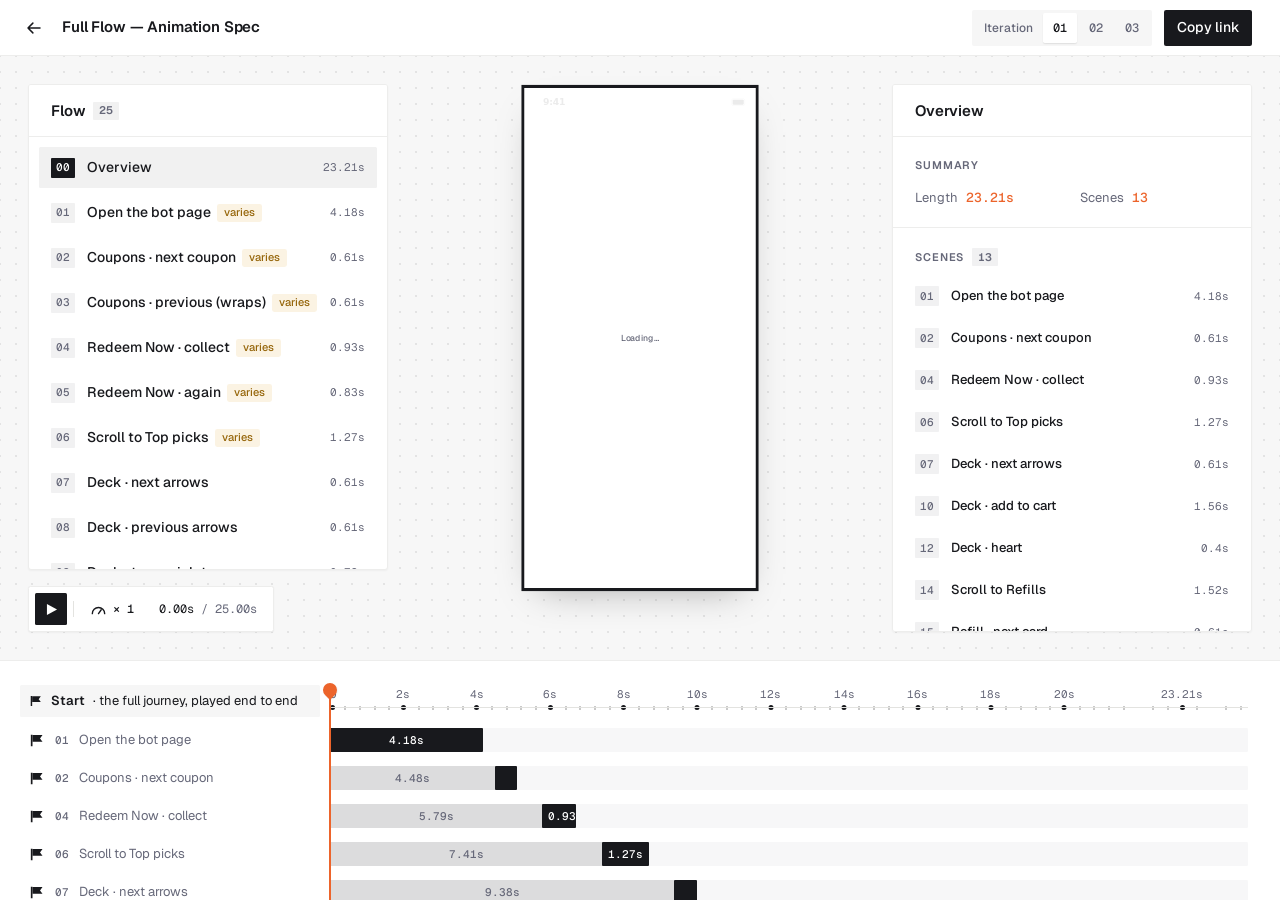
==== spec/index.html @ 5ae605dd "Remove iteration 3 and renumber: the latest light For You page (Figma 616:27565) becomes iteration 3" ====
<!doctype html>
<html lang="en">
<head>
<meta charset="utf-8" />
<meta name="viewport" content="width=device-width, initial-scale=1" />
<title>Full Flow Spec</title>
<link rel="preconnect" href="https://fonts.googleapis.com" />
<link rel="preconnect" href="https://fonts.gstatic.com" crossorigin />
<link href="https://fonts.googleapis.com/css2?family=Geist:wght@400..700&family=Geist+Mono:wght@400..600&display=swap" rel="stylesheet" />
<style>
/* Animation spec sheet for a prototype's whole interaction flow (scenes come from window.SPEC).
   Same layout as a ProtoPie recording view: canvas (flow → layers tree · live preview · inspector · playback)
   over a timeline of property tracks — light bar = delay, dark bar = duration.
   The preview is the real prototype in an iframe; this page only drives it (it never edits it).

   Styled with Lightweight UI v0.2.0 (lightweight-ui-kit.vercel.app), the internal-tools kit:
   Geist / Geist Mono, ink on paper with ink washes for every hover and fill, colour only for
   meaning, corners that grow with the object (smoothed with corner-shape), soft shadows only on
   things that float, one ease-out curve. Light theme only. */
:root {
  /* ── kit colour ── */
  --bg: #ffffff;
  --card: #ffffff;
  --ink: #18191d;
  --on-ink: #ffffff;
  --muted: #666879;
  --line: #ededec;
  --line-strong: #e3e3e0;
  --line-control: #949494;
  --wash-1: color-mix(in oklab, var(--ink) 1.5%, transparent);
  --wash-2: color-mix(in oklab, var(--ink) 3%, transparent);
  --wash-3: color-mix(in oklab, var(--ink) 4%, transparent);
  --wash-4: color-mix(in oklab, var(--ink) 6%, transparent);
  --wash-5: color-mix(in oklab, var(--ink) 8%, transparent);
  --wash-6: color-mix(in oklab, var(--ink) 12%, transparent);
  --ink-hover: color-mix(in oklab, var(--ink) 88%, var(--bg));
  --draft: #96660b; --draft-bg: #fbf3e3;
  --accent: #ec642b;   /* the internal-tools orange — playhead, its trail, the record dot */
  --chart-1: #277fff;
  --fn: #7c5cff;     /* easing function names, as ProtoPie colours them */
  --live: #e5484d;   /* the value at the playhead */

  /* ── spec-sheet roles, mapped onto the kit ── */
  --canvas: color-mix(in oklab, #18191d 3%, #ffffff);
  --dot: color-mix(in oklab, var(--ink) 9%, transparent);
  --ink-2: var(--muted); --ink-3: var(--muted);          /* the kit has one secondary text colour */
  --row: var(--wash-2); --row-hover: var(--wash-4);
  --delay: var(--wash-6); --dur: var(--ink); --dur-ink: var(--on-ink);
  --head: var(--accent);

  /* ── kit radius (named by object) ── */
  --r-xs: 6px; --r-lg: 8px; --r-chip: 10px; --r-xl: 12px; --r-control: 14px; --r-2xl: 16px; --r-tile: 20px; --r-panel: 22px;
  --r-full: 999px;

  /* ── kit shadow ── */
  --sh-card: 0 1px 2px rgb(0 0 0 / .04);   /* floating cards: the hairline does the edge, the shadow only a whisper of lift */
  --sh-toast: 0 12px 32px -12px rgb(0 0 0 / .32);
  --sh-pill: 0 1px 2px rgb(0 0 0 / .06), 0 1px 1px rgb(0 0 0 / .04);
  --sh-device: 0 0 0 1px rgb(0 0 0 / .06), 0 1px 2px rgb(0 0 0 / .03), 0 24px 60px -24px rgb(0 0 0 / .35);

  /* ── kit motion ── */
  --ease-out: cubic-bezier(0.23, 1, 0.32, 1);
  --d-press: 160ms; --d-swap: 180ms; --d-popover: 150ms;

  /* ── kit type (named by job) ── */
  --sans: 'Geist', -apple-system, BlinkMacSystemFont, 'Segoe UI', Roboto, Helvetica, Arial, sans-serif;
  --mono: 'Geist Mono', ui-monospace, SFMono-Regular, Menlo, monospace;
  --t-micro: 11px; --t-caption: 12px; --t-label: 13px; --t-ui: 14px; --t-body: 15px; --t-title: 17px;

  /* ── layout ── */
  --gut: 28px; --card-w: 360px;
  --stage-pad: 52px;   /* extra room above and below the phone, so it sits smaller and calmer on the stage */
  --lab: 320px; --rowh: 24px; --rowgap: 14px;
  --tl-pt: 20px; --tl-pr: 32px; --tl-pb: 28px;

  color-scheme: light;
}

/* The kit's corners are drawn with superellipse(4). Safari and Firefox can't, and would draw the
   full radius as a circle, so there they shrink to the plain-rounding equivalent (×0.15). */
* { box-sizing: border-box; corner-shape: superellipse(4); }
@supports not (corner-shape: round) {
  :root { --r-xs: .9px; --r-lg: 1.2px; --r-chip: 1.5px; --r-xl: 1.8px; --r-control: 2.1px; --r-2xl: 2.4px; --r-tile: 3px; --r-panel: 3.3px; --r-full: 2.4px; }
}
html, body { margin: 0; }
body { background: var(--bg); color: var(--ink); font-family: var(--sans); font-size: var(--t-label); line-height: 1.5; -webkit-font-smoothing: antialiased; }
button { font: inherit; color: inherit; background: none; border: 0; padding: 0; cursor: pointer; }
a { color: inherit; }
:focus-visible { outline: 2px solid var(--ink); outline-offset: 2px; }
svg { flex: none; }
.num, .len, .tick, .bar, .ctrl__state, .insp dd { font-variant-numeric: tabular-nums; }

/* Press feedback, as the kit's u-press: pressables shrink to 97% while held. */
.top__back, .copy, .iters button, .ctrl button, .insp__go, .flow li button, .anims button {
  transition: transform var(--d-press) var(--ease-out), background-color var(--d-press) var(--ease-out), color var(--d-press) var(--ease-out), box-shadow var(--d-press) var(--ease-out);
}
.top__back:active, .copy:active, .iters button:active, .ctrl button:active, .insp__go:active { transform: scale(.97); }
/* wide rows dim instead: 3% of a full-width row moves its edges too far */
.flow li button:active, .anims button:active { opacity: .7; }

/* ── section head: 11px semibold caps, the kit's sidebar label ── */
.eyebrow, .grp b, .insp__eyebrow { margin: 0; font-size: var(--t-micro); font-weight: 600; letter-spacing: .08em; line-height: 1.5; text-transform: uppercase; color: var(--muted); }
/* a count chip clubbed to its section head (as in the A/B library's "Customer 16"): a wash, muted semibold figures */
.count { display: inline-grid; place-items: center; min-width: 20px; height: 18px; padding: 0 6px; border-radius: var(--r-xs); background: var(--wash-4); font-family: var(--sans); font-size: var(--t-micro); font-weight: 600; line-height: 1; color: var(--muted); letter-spacing: 0; text-transform: none; font-variant-numeric: tabular-nums; }

/* ── top bar ── */
.top { height: 56px; display: flex; align-items: center; gap: 12px; padding: 0 var(--gut) 0 18px; border-bottom: 1px solid var(--line); background: var(--bg); }
.top__back { width: 32px; height: 32px; display: grid; place-items: center; border-radius: var(--r-chip); text-decoration: none; flex: none; color: var(--ink); }
.top__back svg { width: 18px; height: 18px; }
.top__title { font-size: var(--t-body); font-weight: 600; letter-spacing: -0.01em; white-space: nowrap; overflow: hidden; text-overflow: ellipsis; min-width: 0; }
.top__sp { flex: 1; }

/* Primary button, md: ink fill, 14px medium, 14px corner. The one primary action on the page. */
.copy, .insp__go { height: 36px; padding: 0 14px; border-radius: var(--r-control); background: var(--ink); color: var(--on-ink); font-size: var(--t-ui); font-weight: 500; flex: none; display: inline-flex; align-items: center; gap: 6px; }
.copy { min-width: 88px; padding: 0 10px; justify-content: center; }   /* snug: 10px sides, wide enough for "✓ Copied" (68px) so the swap never resizes it */
.copy svg { width: 15px; height: 15px; }
/* Iteration picker — the kit's segmented control, beside Copy link: a wash track, the chosen iteration a white
   pill with the kit's pill shadow, Geist Mono figures. Built from SPEC.paths; hidden when there is only one.
   Picking one re-records the open scene for that iteration in place (no reload) and updates ?v= — the
   prototype's own switcher still decides where a visit starts. Each figure's tooltip is SPEC.iterations[n]. */
.iters[hidden] { display: none; }
.iters { height: 36px; display: flex; align-items: center; gap: 2px; padding: 3px; border-radius: var(--r-control); background: var(--wash-3); flex: none; }
.iters__lab { padding: 0 8px 0 9px; font-size: var(--t-caption); font-weight: 500; color: var(--muted); white-space: nowrap; }
.iters button { min-width: 34px; height: 30px; padding: 0 8px; border-radius: var(--r-xl); font-family: var(--mono); font-size: var(--t-caption); font-weight: 500; font-variant-numeric: tabular-nums; color: var(--muted); background: transparent; }
.iters button[aria-pressed="true"] { background: var(--card); color: var(--ink); box-shadow: var(--sh-pill); }

/* ── canvas: the kit playground's dotted stage ── */
.canvas { position: relative; height: clamp(600px, 66vh, 760px); overflow: hidden;
  background-color: var(--canvas); background-image: radial-gradient(var(--dot) 1px, transparent 1px); background-size: 16px 16px; background-position: 8px 8px; }
/* Cards float over the stage: card surface, hairline edge, the kit's soft card shadow. */
.card { position: absolute; background: var(--card); border: 1px solid var(--line); border-radius: var(--r-tile); box-shadow: var(--sh-card); }

/* left column: Layers and Flow are one accordion — opening one collapses the other to its header */
.side { position: absolute; left: var(--gut); top: var(--gut); bottom: calc(var(--gut) + 46px + 16px); width: var(--card-w); z-index: 4; display: flex; flex-direction: column; gap: 16px; }
.side > .card { position: relative; }
.flow { flex: 0 1 auto; min-height: 0; display: flex; flex-direction: column; overflow: hidden; }   /* hugs its scenes; shrinks and scrolls when they don't fit */
.card__head { flex: none; height: 52px; display: flex; align-items: center; gap: 8px; padding: 0 22px; border-bottom: 1px solid var(--line); background: var(--card); }
.card__title { margin: 0; min-width: 0; font-size: var(--t-body); font-weight: 600; letter-spacing: -0.01em; line-height: 1.3; color: var(--ink); white-space: nowrap; overflow: hidden; text-overflow: ellipsis; }
.card__title small { margin-left: 6px; font-size: inherit; font-weight: 400; color: var(--muted); }
.card__title small::before { content: '· '; }
.card__head .tag { margin: 0; flex: none; }
.flow ol { list-style: none; margin: 0; padding: 10px; overflow: auto; display: flex; flex-direction: column; gap: 4px; }
/* still scrolls (wheel, trackpad, touch, keyboard), just without a visible bar */
.flow ol { scrollbar-width: none; }
.flow ol::-webkit-scrollbar { display: none; }
/* parent: a scene */
.flow ol > li > button { width: 100%; text-align: left; display: grid; grid-template-columns: 24px 1fr auto; gap: 2px 12px; align-items: center; padding: 10px 12px; border-radius: var(--r-chip); }
.flow ol > li > button[aria-pressed="true"] { background: var(--wash-4); }
/* scene number: the kit's count pill — micro mono on a wash; ink for the open scene */
.flow .n { align-self: center; width: 24px; height: 20px; display: grid; place-items: center; border-radius: var(--r-xs); background: var(--wash-4); font-family: var(--mono); font-size: var(--t-micro); font-weight: 500; color: var(--muted); }
.flow button[aria-current="true"] .n { background: var(--ink); color: var(--on-ink); }
.flow .nm { font-size: var(--t-ui); font-weight: 500; color: var(--ink); }
.flow .len { font-family: var(--mono); font-size: var(--t-micro); color: var(--muted); }
/* children: the layers that scene animates, on a guide line from the scene number */
.tree { position: relative; list-style: none; margin: 4px 0 8px; padding: 0 0 0 24px; display: flex; flex-direction: column; gap: 2px; }
.tree.is-new { animation: panelIn var(--d-swap) var(--ease-out); }
.tree::before { content: ''; position: absolute; left: 23.5px; top: 0; bottom: 16px; width: 1px; background: var(--line-strong); }
.tree button { position: relative; width: 100%; height: 34px; display: flex; align-items: center; gap: 8px; padding: 0 10px 0 14px; border-radius: var(--r-chip); text-align: left; font-size: var(--t-label); color: var(--muted); }
.tree button::before { content: ''; position: absolute; left: -0.5px; top: 50%; width: 8px; height: 1px; background: var(--line-strong); }
.tree button[aria-pressed="true"] { background: var(--wash-4); color: var(--ink); font-weight: 500; }
.tree button[data-cur] { color: var(--ink); font-weight: 500; }
.tree button[data-cur] .tree__ico { color: var(--accent); }
.tree__ico { width: 14px; height: 14px; flex: none; }
.tree__nm { flex: 1; min-width: 0; white-space: nowrap; overflow: hidden; text-overflow: ellipsis; }
.tree__n { font-family: var(--mono); font-size: var(--t-micro); font-weight: 400; color: var(--muted); }
@keyframes panelIn { from { opacity: 0; transform: translateY(4px); } }
/* badge: neutral by default; amber (the kit's draft tone) when the timing varies */
.tag { display: inline-flex; align-items: center; height: 18px; padding: 0 7px; border-radius: var(--r-full); background: var(--wash-4); color: var(--muted); font-family: var(--sans); font-size: var(--t-micro); font-weight: 500; line-height: 1; vertical-align: 1px; margin-left: 6px; letter-spacing: 0; text-transform: none; }
.tag--warm { background: var(--draft-bg); color: var(--draft); }


/* ── inspector: the kit playground's Props panel ── */
.insp { right: var(--gut); top: var(--gut); width: var(--card-w); max-height: calc(100% - var(--gut) * 2); padding: 0 22px 20px; overflow: auto; scrollbar-width: none; }   /* hugs its content, capped at the canvas */
/* the header stays put while the panel scrolls */
.insp > .card__head { position: sticky; top: 0; z-index: 1; margin: 0 -22px; }
.insp::-webkit-scrollbar { display: none; }
/* sections: Values · Timing · Easing, each under a caps head and a hairline */
.isec { margin: 20px -22px 0; padding: 20px 22px 0; border-top: 1px solid var(--line); }   /* hairline edge to edge, like the Flow head's */
.card__head + .isec { margin-top: 0; border-top: 0; }   /* the header's own hairline is the first divider */
.isec__h { margin: 0 0 14px; display: flex; align-items: center; gap: 8px; font-size: var(--t-micro); font-weight: 600; letter-spacing: .08em; line-height: 1.5; text-transform: uppercase; color: var(--muted); }
.isec__name { margin: 0 0 12px; display: flex; align-items: center; gap: 8px; font-size: var(--t-label); font-weight: 500; color: var(--ink); }
.isec__name .tag { margin: 0; }
/* label · value pairs, as in ProtoPie: the label muted, the value beside it in the accent */
.insp .kv { display: grid; grid-template-columns: 1fr 1fr; gap: 12px 16px; margin: 0; }
.insp .kv > div { display: flex; align-items: baseline; gap: 8px; min-width: 0; }
.insp .kv > .wide { grid-column: 1 / -1; }
.insp .kv dt { flex: none; font-size: var(--t-label); color: var(--muted); }
.insp .kv dd { margin: 0; min-width: 0; font-family: var(--mono); font-size: var(--t-label); font-weight: 500; color: var(--accent); word-break: break-word; font-variant-numeric: tabular-nums; }
.insp__plot { display: block; width: 100%; height: 104px; margin: 0 0 16px; padding: 6px 4px; border: 1px solid var(--line); border-radius: var(--r-xl); background: var(--wash-1); color: var(--accent); }   /* the curve in the accent */
.isec .insp__plot { margin: 0 0 14px; }
/* code block: the kit's — Geist Mono 12.5 on the faintest wash, hairline, 14×16 padding */
.insp__code { display: block; margin-top: 16px; padding: 14px 16px; border: 1px solid var(--line); border-radius: var(--r-xl); background: var(--wash-2); font-family: var(--mono); font-size: 12.5px; line-height: 1.625; color: color-mix(in oklab, var(--ink) 90%, transparent); word-break: break-all; }
.insp__go { margin-top: 20px; }
/* easing expression, as ProtoPie writes it: FUNCTION(Arg value) */
.x { font-family: var(--mono); font-size: var(--t-label); font-weight: 500; color: var(--fn); }
.x .x-n { color: var(--accent); }
.isec__h .tag { margin: 0; text-transform: none; letter-spacing: 0; }
/* "Current" follows the playhead — in red, as ProtoPie marks it */
.insp .kv dd .live { color: var(--live); }
/* the layer's "at 0.8s on the playhead" caption */
.insp__cap { margin: 12px 0 0; font-size: var(--t-caption); color: var(--muted); }
.anims { list-style: none; margin: -4px 0 -10px;   /* the rows' own 10px padding stands in for the panel's bottom space */ padding: 0; display: flex; flex-direction: column; gap: 2px; }
.anims button { width: calc(100% + 24px); margin: 0 -12px; display: grid; grid-template-columns: 16px 1fr auto; gap: 12px; align-items: center; padding: 10px 12px; border-radius: var(--r-chip); text-align: left; }
.anims svg { width: 15px; height: 15px; }
.anims .tree__ico { width: 14px; height: 14px; color: var(--muted); }
.anims .n { width: 24px; height: 20px; display: grid; place-items: center; border-radius: var(--r-xs); background: var(--wash-4); font-family: var(--mono); font-size: var(--t-micro); font-weight: 500; color: var(--muted); }
.anims button:has(.n) { grid-template-columns: 24px 1fr auto; }
.anims__main { display: flex; flex-direction: column; min-width: 0; }
.anims__main b { font-size: var(--t-label); font-weight: 500; }
.anims__main span { font-family: var(--mono); font-size: var(--t-micro); color: var(--muted); white-space: nowrap; overflow: hidden; text-overflow: ellipsis; }
.anims__t { font-family: var(--mono); font-size: var(--t-micro); line-height: 1.5; color: var(--muted); text-align: right; font-variant-numeric: tabular-nums; }

/* the phone's frame top-aligns with the floating cards (the frame is drawn ~4px outside the screen);
   the room it gives up at the top goes to the bottom, so the phone keeps its size */
.stage { position: absolute; left: 50%; top: calc(var(--gut) + 4px); bottom: calc(var(--stage-pad) * 2 - var(--gut) - 4px); transform: translateX(-50%); display: grid; place-items: start center; }
/* the device is rendered content, not chrome: it keeps its own square edge and white screen */
/* The device frame, as in the A/B library: a solid ink outline, its thickness a fraction of the
   screen's height (÷152, ≈5.3pt on 812) so it stays in proportion when the phone is scaled to fit. */
.phone { position: relative; width: var(--pw, 375px); height: var(--ph, 812px); transform-origin: 0 0; background: #fff; overflow: hidden;
  outline: calc(var(--ph, 812px) / 152) solid var(--ink); box-shadow: var(--sh-device); }
.phone iframe { position: absolute; left: 0; top: 0; width: var(--pw, 375px); height: var(--ph, 812px); border: 0; opacity: 0; pointer-events: none; }
.phone iframe.is-front { opacity: 1; pointer-events: auto; }
.phone__veil { position: absolute; inset: 0; display: grid; place-items: center; background: color-mix(in oklab, var(--bg) 92%, transparent); font-size: var(--t-ui); font-weight: 500; color: var(--muted); text-align: center; padding: 40px; transition: opacity 200ms var(--ease-out) 150ms; }
.phone__veil[hidden] { display: grid; opacity: 0; pointer-events: none; transition-delay: 0ms; }

/* playback: a floating toolbar, control-radius, ghost buttons with one ink play button */
.ctrl { position: absolute; left: var(--gut); bottom: var(--gut); height: 46px; display: flex; align-items: center; gap: 4px; padding: 6px; background: var(--card); border: 1px solid var(--line); border-radius: var(--r-2xl); box-shadow: var(--sh-card); z-index: 3; }
.ctrl button { height: 32px; min-width: 32px; padding: 0 10px; display: flex; align-items: center; justify-content: center; gap: 6px; border-radius: var(--r-chip); color: var(--ink); }
.ctrl #play { width: 32px; padding: 0; background: var(--ink); color: var(--on-ink); }
.ctrl #play svg { width: 12px; height: 13px; margin-left: 1px; }
.ctrl #speed svg { width: 17px; height: 14px; }
.ctrl i { width: 1px; height: 16px; margin: 0 2px; background: var(--line-strong); }
.ctrl__speed { font-family: var(--mono); font-size: var(--t-caption); font-weight: 500; }
.ctrl__state { padding: 0 10px 0 4px; font-family: var(--mono); font-size: var(--t-caption); color: var(--muted); white-space: nowrap; }
.ctrl__cur { display: inline-block; text-align: right; color: var(--ink); }

/* ── timeline ── */
.tlwrap { overflow-x: auto; border-top: 1px solid var(--line); background: var(--bg); }
.tl { position: relative; min-width: 940px; padding: 0 var(--tl-pr) var(--tl-pb) 0; }
.tl__ruler { position: sticky; top: 0; z-index: 2; display: grid; grid-template-columns: var(--lab) 1fr; align-items: center; height: calc(40px + var(--tl-pt)); padding-top: var(--tl-pt); background: var(--bg); }   /* pinned while the rows scroll; carries the top padding so it keeps its air when pinned */   /* pinned while the rows scroll */
.tl__start { height: 32px; margin-left: 20px; display: flex; align-items: center; gap: 8px; padding: 0 12px 0 10px; background: var(--wash-3); border-radius: var(--r-chip); font-size: var(--t-label); font-weight: 600; white-space: nowrap; overflow: hidden; min-width: 0; }
.tl__start svg { width: 13px; height: 12px; }
.tl__start small { font-size: var(--t-label); color: var(--ink); font-weight: 400; overflow: hidden; text-overflow: ellipsis; min-width: 0; }
.tl__scale { position: relative; height: 40px; margin-left: 10px; cursor: ew-resize; touch-action: none; }
.tl__scale::after { content: ''; position: absolute; left: 0; right: 0; top: 26px; height: 1px; background: var(--line-strong); }
.tick { position: absolute; top: 5px; font-family: var(--mono); font-size: var(--t-micro); color: var(--muted); transform: translateX(-50%); white-space: nowrap; }
.tick::after { content: ''; position: absolute; left: 50%; top: 18.5px; width: 5px; height: 5px; margin-left: -2.5px; border-radius: 50%; corner-shape: round; background: var(--ink); }
.tick--minor { color: transparent; }
.tick--minor::after { width: 1px; height: 4px; margin-left: 0; border-radius: 0; background: var(--line-control); top: 19.5px; }
.tick--zero { transform: none; }
.tick--zero::after { left: 0; margin-left: 0; }
.tl__rows { position: relative; }
.grp { display: grid; grid-template-columns: var(--lab) 1fr; height: 34px; align-items: end; padding-bottom: 4px; }
.grp b { padding-left: 30px; }
.grp span { position: relative; margin-left: 10px; padding-bottom: 1px; font-family: var(--mono); font-size: var(--t-micro); color: var(--muted); display: flex; align-items: center; gap: 8px; }
.grp span::after { content: ''; flex: 1; height: 1px; background: var(--line); }
.row { display: grid; grid-template-columns: var(--lab) 1fr; height: calc(var(--rowh) + var(--rowgap)); align-items: center; cursor: pointer; }
.row__lab { display: flex; align-items: center; gap: 10px; height: calc(var(--rowh) + 4px); margin-left: 20px; padding-left: 10px; border-radius: var(--r-lg); font-size: var(--t-label); white-space: nowrap; overflow: hidden; transition: background-color var(--d-press) var(--ease-out); }
.row__lab svg { width: 15px; height: 15px; color: var(--ink); }
.row__lab b { font-weight: 500; }
.row__lab span { color: var(--muted); overflow: hidden; text-overflow: ellipsis; }
.row__lab em { font-style: normal; font-family: var(--mono); font-size: var(--t-micro); color: var(--muted); }
.row__trk { position: relative; height: var(--rowh); margin-left: 10px; background: var(--row); border-radius: var(--r-lg); overflow: hidden; cursor: ew-resize; touch-action: none; transition: background-color var(--d-press) var(--ease-out); }
.row[aria-selected="true"] .row__lab { background: var(--wash-4); }
.row[aria-selected="true"] .row__lab b { font-weight: 600; }
.row[aria-selected="true"] .row__trk { box-shadow: inset 0 0 0 1.5px var(--ink); }
.row.is-dim { opacity: .3; }
.bar { position: absolute; top: 0; height: 100%; display: grid; place-items: center; overflow: hidden; font-family: var(--mono); font-size: var(--t-micro); font-weight: 500; white-space: nowrap; }
.bar--delay { background: var(--delay); color: var(--muted); }
.bar--dur { background: var(--dur); color: var(--dur-ink); border-radius: var(--r-xs); }
.bar--approx { background: repeating-linear-gradient(135deg, var(--dur) 0 6px, color-mix(in oklab, var(--dur) 72%, var(--bg)) 6px 12px); }
.bar--repeat { background: linear-gradient(90deg, var(--dur) 70%, color-mix(in oklab, var(--dur) 20%, transparent)); }
.bar--mark { width: 2px; margin-left: -1px; background: var(--dur); border-radius: 1px; }
.bar--scene { background: var(--ink); }
.bar span { padding: 0 6px; }
.after { position: absolute; top: 0; height: 100%; display: flex; align-items: center; padding-left: 8px; font-family: var(--mono); font-size: var(--t-micro); color: var(--muted); white-space: nowrap; pointer-events: none; }
/* playhead: the one orange on the page, used for "now" */
.head { position: absolute; top: 2px; bottom: 0; width: 0; pointer-events: none; z-index: 2; }
.head::before { content: ''; position: absolute; left: -0.75px; top: 10px; bottom: 0; width: 1.5px; background: var(--head); }
.head__pin { position: sticky; top: calc(var(--tl-pt) + 2px); height: 0; }   /* the pin + grip stay on the pinned ruler; the line runs on below */
.head__pin::before { content: ''; position: absolute; left: -3px; width: 6px; bottom: 0; height: calc(var(--tl-pt) + 8px); background: var(--bg); }   /* hides the line above the pin */
.head__pin::after { content: ''; position: absolute; left: -7px; top: 0; width: 14px; height: 14px; background: var(--head); border-radius: 50% 50% 50% 0; corner-shape: round; transform: rotate(-45deg); box-shadow: var(--sh-pill); }
.grip { position: absolute; left: -14px; top: -8px; width: 28px; height: 30px; pointer-events: auto; cursor: grab; border-radius: 50%; corner-shape: round; touch-action: none; }
.head__line { position: absolute; left: -7px; width: 14px; top: 20px; bottom: 0; pointer-events: auto; cursor: ew-resize; }
body.is-scrubbing, body.is-scrubbing * { cursor: grabbing !important; user-select: none; }
.lane { position: absolute; z-index: 3; top: var(--tl-pt); bottom: var(--tl-pb); left: calc(var(--lab) + 10px); right: var(--tl-pr); pointer-events: none; }
.foot { display: flex; flex-wrap: wrap; align-items: center; gap: 8px 20px; margin: 0; padding: 8px var(--tl-pr) 32px calc(var(--lab) + 10px); font-size: var(--t-caption); color: var(--muted); line-height: 1.6; }
.foot code { font-family: var(--mono); font-size: var(--t-caption); }
.legend { display: inline-flex; align-items: center; gap: 8px; }
.legend i { display: inline-block; width: 18px; height: 8px; border-radius: 2px; }

/* Toast, as the kit's: ink pill, 14px medium — top centre, inside the header band (its middle is empty).
   Arrives from the edge it lives on (12px drop + fade, 200ms), leaves shorter and softer (6px up, 120ms). */
.toast { position: fixed; left: 0; right: 0; top: calc(7px + env(safe-area-inset-top)); z-index: 80; width: fit-content; max-width: calc(100% - 32px); margin: 0 auto;
  display: flex; align-items: center; gap: 10px; padding: 10px 16px 10px 14px; border-radius: var(--r-control); background: var(--ink); color: var(--on-ink);
  font-size: var(--t-ui); font-weight: 500; line-height: 1.5; box-shadow: var(--sh-toast); cursor: default;
  transition: opacity 200ms var(--ease-out), transform 200ms var(--ease-out); }
.toast svg { width: 16px; height: 16px; flex: none; color: var(--on-ink); }
.toast.is-enter { opacity: 0; transform: translateY(-12px); }
.toast[data-closing] { opacity: 0; transform: translateY(-6px); transition-duration: 120ms; pointer-events: none; }

/* Assets — header button (secondary: wash, ink text, count) and the sheet it opens: every Lottie the flow uses
   (SPEC.assets) in the iteration being viewed — only that iteration's; the header badge counts them and follows
   the iteration picker — each with a live preview, its name, file name, iteration and a Download button;
   Download all packs that iteration's into one .zip.
   Side sheet from the right on desktop (16px slide + fade, 320ms ease-out in, 160ms out), bottom sheet ≤560px. */
.abtn { height: 36px; padding: 0 14px; display: inline-flex; align-items: center; justify-content: center; gap: 7px; flex: none; border-radius: var(--r-control);
  background: var(--ink); color: var(--on-ink); font-size: var(--t-ui); font-weight: 500; white-space: nowrap; }
.abtn[hidden] { display: none; }
.abtn svg { width: 16px; height: 16px; }
.abtn--ghost { padding: 0 8px 0 11px; background: var(--wash-3); color: var(--ink); }
.abtn--ghost .count { background: var(--card); box-shadow: var(--sh-pill); }
.abtn--sm { height: 32px; padding: 0 12px 0 10px; border-radius: var(--r-xl); font-size: var(--t-label); }
.sheet { position: fixed; inset: 0; z-index: 70; }
.sheet[hidden] { display: none; }
.sheet__scrim { position: absolute; inset: 0; background: rgb(0 0 0 / .22); opacity: 0; transition: opacity 240ms var(--ease-out); }
.sheet__panel { position: absolute; top: 12px; right: 12px; bottom: 12px; width: min(460px, calc(100% - 24px)); display: flex; flex-direction: column;
  background: var(--card); border: 1px solid var(--line); border-radius: var(--r-panel); box-shadow: var(--sh-toast); overflow: hidden;
  opacity: 0; transform: translateX(16px); transition: opacity 240ms var(--ease-out), transform 320ms var(--ease-out); }
.sheet.is-open .sheet__scrim, .sheet.is-open .sheet__panel { opacity: 1; transform: none; }
.sheet[data-closing] .sheet__scrim, .sheet[data-closing] .sheet__panel { transition-duration: 160ms; }
.sheet__head { gap: 8px; padding: 0 12px 0 22px; }
.sheet__x { width: 32px; height: 32px; display: grid; place-items: center; border-radius: var(--r-xl); color: var(--muted); transition: background-color var(--d-press) var(--ease-out), color var(--d-press) var(--ease-out); }
.sheet__x svg { width: 18px; height: 18px; }
.sheet__body { flex: 1 1 auto; min-height: 0; overflow: auto; padding: 20px 22px 8px; overscroll-behavior: contain; }
.sheet__body .eyebrow { margin: 0 0 12px; }
.sheet__body ul { list-style: none; margin: 0 0 22px; padding: 0; display: grid; gap: 12px; }
.sheet__empty { margin: 0 0 22px; padding: 14px 16px; border-radius: var(--r-tile); background: var(--wash-2); font-size: var(--t-label); color: var(--muted); }
.ast { display: grid; grid-template-columns: 56px minmax(0, 1fr) auto; align-items: center; gap: 14px; padding: 10px 12px 10px 10px; border: 1px solid var(--line); border-radius: var(--r-tile); }
.ast__pv { width: 56px; aspect-ratio: 5 / 6; border-radius: var(--r-chip); background: var(--pv-bg, var(--wash-3)); overflow: hidden; }
.ast__lot, .ast__lot svg { display: block; width: 100%; height: 100%; }
.ast__pv--file .ast__lot { display: grid; place-items: center; font-family: var(--mono); font-size: var(--t-micro); color: var(--muted); }
.ast__main { min-width: 0; display: flex; flex-direction: column; align-items: flex-start; }
.ast__main b { max-width: 100%; font-size: var(--t-ui); font-weight: 600; letter-spacing: -0.005em; line-height: 1.35; white-space: nowrap; overflow: hidden; text-overflow: ellipsis; }
.ast__file { max-width: 100%; margin-top: 1px; font-family: var(--mono); font-size: var(--t-micro); line-height: 1.5; color: var(--muted); white-space: nowrap; overflow: hidden; text-overflow: ellipsis; }
.ast__tags { display: flex; flex-wrap: wrap; gap: 6px; margin-top: 7px; }
.ast__tags .tag { margin: 0; white-space: nowrap; }
.ast__dl { flex: none; }
.sheet__foot { flex: none; display: flex; align-items: center; justify-content: flex-end; padding: 14px 16px; border-top: 1px solid var(--line); }
.sheet__foot:has(> [hidden]:only-child) { display: none; }
.abtn:active, .sheet__x:active { transform: scale(.97); }
.abtn { transition: transform var(--d-press) var(--ease-out), background-color var(--d-press) var(--ease-out); }
@media (max-width: 560px) {
  .abtn__lab { display: none; }
  .abtn--ghost { padding: 0 7px 0 9px; gap: 5px; }
  .sheet__panel { top: auto; left: 8px; right: 8px; bottom: 8px; width: auto; max-height: min(86vh, 720px); transform: translateY(24px); }
}

/* Hover lives in one place, behind a real pointer, so it never latches on touch. */
@media (hover: hover) and (pointer: fine) {
  .top__back:hover, .ctrl button:not(#play):hover { background: var(--wash-3); }
  .copy:hover, .insp__go:hover, .ctrl #play:hover { background: var(--ink-hover); }
  .iters button:not([aria-pressed="true"]):hover { color: var(--ink); background: var(--wash-3); }
  .abtn:not(.abtn--ghost):hover { background: var(--ink-hover); }
  .abtn--ghost:hover { background: var(--wash-5); }
  .sheet__x:hover { background: var(--wash-3); color: var(--ink); }
  .flow li button[aria-pressed="false"]:hover, .anims button:hover { background: var(--wash-3); color: var(--ink); }
  .row:hover .row__lab { background: var(--wash-3); }
  .row:hover .row__trk { background: var(--row-hover); }
}
@media (prefers-reduced-motion: reduce) {
  *, *::before, *::after { animation-duration: 1ms !important; transition-duration: 80ms !important; }
}

@media (max-width: 1240px) { :root { --card-w: 300px; } }
/* App shell, desktop: the page is exactly one screen tall and never scrolls. The top bar and the
   canvas hold still; only the timeline below scrolls, inside its own box (as ProtoPie's does).
   The canvas gives the timeline at least 240px whenever the window allows. */
@media (min-width: 961px) {
  html, body { height: 100%; overflow: hidden; }
  body { display: flex; flex-direction: column; }
  .top { flex: none; }
  .canvas { flex: none; height: clamp(440px, calc(100vh - 56px - 240px), 760px); }
  .tlwrap { flex: 1 1 auto; min-height: 0; overflow: auto; overscroll-behavior: contain; scrollbar-width: none; }
  .tlwrap::-webkit-scrollbar { display: none; }
}
@media (max-width: 960px) {
  :root { --lab: 220px; --gut: 16px; --stage-pad: 16px; }
  .canvas { height: auto; padding: 16px; display: flex; flex-direction: column; gap: 12px; }
  .card, .stage, .ctrl, .side { position: static; transform: none; width: auto; }
  .side { flex: none; }
  .flow { max-height: 340px; }
  .stage { order: 2; height: 520px; }
  .ctrl { order: 3; align-self: flex-start; }
  .insp { order: 4; }
  .row__lab { gap: 8px; }
  .foot { padding-left: 16px; }
}
/* tablets / phones: the timeline fits its box (no 940px minimum) — the ruler picks its step for the width */
@media (max-width: 960px) { .tl { min-width: 0; } }
@media (max-width: 560px) {
  .copy { display: none; } .top { gap: 8px; } .iters__lab { display: none; }
  :root { --lab: 132px; }
  .tl__start { margin-left: 12px; padding: 0 10px 0 8px; } .tl__start small { display: none; }
  .row__lab { margin-left: 12px; padding-left: 6px; gap: 6px; }
  .row__lab b { flex: none; }
  .row__trk, .tl__scale, .grp span { margin-left: 6px; }
  .lane { left: calc(var(--lab) + 6px); }
  .grp b { padding-left: 18px; white-space: nowrap; overflow: hidden; text-overflow: ellipsis; }
  .foot { padding-left: 12px; }
}
</style>
</head>
<body>
<header class="top">
  <a class="top__back" id="back" href="/" aria-label="Back to the prototype"><svg width="24" height="24" viewBox="0 0 24 24" fill="none"><path d="M20 12H4m0 0 6.5-6.5M4 12l6.5 6.5" stroke="currentColor" stroke-width="2" stroke-linecap="round" stroke-linejoin="round"/></svg></a>
  <div class="top__title" id="title">Full Flow — Animation Spec</div>
  <div class="top__sp"></div>
  <nav class="iters" id="iters" aria-label="Iteration" hidden></nav>
  <button class="abtn abtn--ghost" id="assetsBtn" type="button" aria-haspopup="dialog" aria-controls="assetSheet" aria-label="Lottie assets" hidden><svg viewBox="0 0 24 24" fill="none" aria-hidden="true"><rect x="3.5" y="3.5" width="17" height="17" rx="5" stroke="currentColor" stroke-width="1.6"/><path d="M7.5 15.5c1.6 0 2.4-1.2 3.2-3.5s1.6-3.5 3.3-3.5" stroke="currentColor" stroke-width="1.6" stroke-linecap="round"/><circle cx="16.5" cy="8.5" r="1.3" fill="currentColor"/></svg><span class="abtn__lab">Assets</span><span class="count" id="assetsN"></span></button>
  <button class="copy" id="copy">Copy link</button>
</header>

<section class="canvas" id="canvas">
  <div class="side" id="side">
  <nav class="card flow" aria-label="Flow scenes"><div class="card__head"><h3 class="card__title">Flow</h3><span class="count" id="flowCount"></span></div><ol id="flow"></ol></nav>
  </div>
  <div class="stage" id="stage">
    <div class="phone" id="phone">
      <div class="phone__veil" id="veil" role="status">Loading…</div>
    </div>
  </div>
  <aside class="card insp" id="insp" aria-live="polite"></aside>
  <div class="ctrl">
    <button id="play" aria-label="Play"><svg id="playIco" width="16" height="18" viewBox="0 0 16 18"><path d="M1 1.5v15L15 9z" fill="currentColor"/></svg></button>
    <i></i>
    <button id="speed" class="ctrl__speed" aria-label="Playback speed"><svg width="22" height="18" viewBox="0 0 22 18" fill="none"><path d="M3 15a8 8 0 1 1 16 0" stroke="currentColor" stroke-width="1.8" stroke-linecap="round"/><path d="m11 15 3.5-5" stroke="currentColor" stroke-width="1.8" stroke-linecap="round"/></svg><span id="speedLbl">× 1</span></button>
    <span class="ctrl__state" id="state"><span class="ctrl__cur" id="stateCur"></span> / <span id="stateEnd"></span></span>
  </div>
</section>

<div class="tlwrap">
  <div class="tl" id="tl">
    <div class="tl__ruler">
      <div class="tl__start"><svg width="18" height="16" viewBox="0 0 18 16"><path d="M2 1v14" stroke="currentColor" stroke-width="2"/><path d="M3 1.5h12l-3 4 3 4H3z" fill="currentColor"/></svg>Start <small id="trigger"></small></div>
      <div class="tl__scale" id="scale"></div>
    </div>
    <div class="tl__rows" id="rows"></div>
    <div class="lane" id="lane"><div class="head" id="head"><div class="head__pin"><button class="grip" id="grip" aria-label="Playhead — drag to scrub, arrow keys step a frame"></button></div><i class="head__line" id="headLine" aria-hidden="true"></i></div></div>
  </div>
  <p class="foot">
    <span class="legend"><i style="background:var(--delay)"></i>delay</span>
    <span class="legend"><i style="background:var(--dur)"></i>duration</span>
    <span class="legend"><i class="bar--approx" style="position:static"></i><span id="legendApprox">timing varies at runtime (≈)</span></span>
    <span class="legend"><i class="bar--repeat" style="position:static"></i>repeats</span>
    <span class="legend"><i style="width:2px;height:12px;background:var(--dur);border-radius:1px"></i>haptic pulse</span>
  </p>
</div>

<div class="sheet" id="assetSheet" hidden>
  <div class="sheet__scrim" data-close></div>
  <section class="sheet__panel" role="dialog" aria-modal="true" aria-labelledby="assetTitle">
    <div class="card__head sheet__head"><h3 class="card__title" id="assetTitle">Lottie assets</h3><span class="count" id="assetCount"></span><div class="top__sp"></div>
      <button class="sheet__x" type="button" data-close aria-label="Close"><svg viewBox="0 0 24 24" fill="none" aria-hidden="true"><path d="M6 6l12 12M18 6 6 18" stroke="currentColor" stroke-width="1.8" stroke-linecap="round"/></svg></button></div>
    <div class="sheet__body" id="assetList"></div>
    <div class="sheet__foot"><button class="abtn" id="assetAll" type="button"></button></div>
  </section>
</div>
<div class="toasts" id="toasts" role="status" aria-live="polite" aria-atomic="true"></div>

<script>
/* ═══ SpecKit — generic helpers shared by every spec sheet (do not edit per project) ═══
   Row helpers: S(spring key, {x0, v0}) · C(curve key) · H(haptic kind, layer, selector, ms | [ms…], note)
   Maths: springFn(ω, ζ, x0, v0) → { d(t), v(t) } (t in s) · firstT(f, test) → first ms where test(d, v)
   Layout: rowEnd(row) / sceneEnd(rows) in ms.                                                     */
window.SpecKit = (() => {
  const springFn = (w, z, x0, v0 = 0) => { const wd = w * Math.sqrt(1 - z * z), a = z * w;
    return { d: (t) => Math.exp(-a * t) * (x0 * Math.cos(wd * t) + ((v0 + a * x0) / wd) * Math.sin(wd * t)),
             v: (t) => Math.exp(-a * t) * (v0 * Math.cos(wd * t) - ((a * v0 + w * w * x0) / wd) * Math.sin(wd * t)) }; };
  const firstT = (f, test, max = 4) => { for (let t = 0; t < max; t += 0.001) if (test(f.d(t), f.v(t))) return t * 1000; return max * 1000; };
  const S = (k, extra = {}) => ({ kind: 'spring', k, ...extra });
  const C = (k) => ({ kind: 'curve', k });
  // haptics (the prototype's Haptics helper): iOS generator + style, Android vibrate, iOS-Safari fallback
  const HAP = {
    tap:     { name: 'tap',     gen: 'UIImpactFeedbackGenerator', style: 'light', vibe: '8ms', call: 'Haptics.tap()' },
    tick:    { name: 'tick',    gen: 'UISelectionFeedbackGenerator', style: 'selection', vibe: '4ms', call: 'Haptics.tick()' },
    snap:    { name: 'snap',    gen: 'UIImpactFeedbackGenerator', style: 'medium', intensity: 0.8, vibe: '12ms', call: 'Haptics.snap()' },
    edge:    { name: 'edge',    gen: 'UIImpactFeedbackGenerator', style: 'rigid', intensity: 0.6, vibe: '10ms', call: 'Haptics.edge()' },
    success: { name: 'success', gen: 'UINotificationFeedbackGenerator', style: 'success', vibe: '[10, 40, 16]', call: 'Haptics.success()' },
    error:   { name: 'error',   gen: 'UINotificationFeedbackGenerator', style: 'error', vibe: '[45, 40, 45, 40, 45]', call: 'Haptics.error()' },
  };
  const H = (k, layer, sel, at, note, extra = {}) => ({ icon: 'haptic', prop: 'Haptic', layer, sel, delay: Array.isArray(at) ? (at[0] || 0) : at, dur: 10, from: '—', to: '—',
    ease: { kind: 'haptic', ...HAP[k] }, marks: Array.isArray(at) ? at : [at], note, ...extra });
  const rowEnd = (r) => r.delay + (r.stagger ? (r.stagger.n - 1) * r.stagger.step : 0) + (r.marks ? Math.max(...r.marks) - r.delay : 0) + r.dur;
  const sceneEnd = (rows) => Math.max(...rows.filter((r) => !r.grp && !r.repeat).map(rowEnd));
  // a PP-style sampled spring's length for a travel of |d| (settles to 0.02 of a unit)
  const sampleLen = (spr, d) => 1000 * Math.max(0.2, Math.log(Math.max(Math.abs(d), 0.02) / 0.02) / (spr.z * spr.w) + 0.05);
  const wait = (ms) => new Promise((r) => setTimeout(r, ms));   // real time (for history / tasks to land)
  return { springFn, firstT, S, C, H, HAP, rowEnd, sceneEnd, sampleLen, wait };
})();
</script>

<script id="spec-config">
/* ═══ PROJECT CONFIG — everything specific to this prototype lives here ═══════════
   The engine below never changes between projects: it reads window.SPEC only.
   Full schema: references/config-reference.md · worked example: references/example-noon-config.js
   noon Home → tap the 3D bot → its "Deals we think you'll love" page (orbi/main.js + yf-page.js per iteration).
   Every widget is played twice (forward + back, on + off) and its edge case gets its own scene. */
window.SPEC = (() => {
  const { springFn, firstT, S, C, H, HAP, rowEnd, sceneEnd, wait: realWait } = SpecKit;

  /* this project's haptics (haptics.js): two kinds beyond the template's, and its own Android pulse lengths */
  Object.assign(HAP.tick, { vibe: '8ms' }); Object.assign(HAP.tap, { vibe: '12ms' }); Object.assign(HAP.snap, { vibe: '18ms' }); Object.assign(HAP.success, { vibe: '[14, 60, 24]' });
  HAP.pop = { name: 'pop', gen: 'UIImpactFeedbackGenerator', style: 'medium', intensity: 0.7, vibe: '18ms', call: 'Haptics.pop()' };
  HAP.land = { name: 'land', gen: 'UIImpactFeedbackGenerator', style: 'soft', intensity: 'touchdown speed (0.3–1)', vibe: '8–22ms', call: 'Haptics.land(i)' };

  const PATHS = { 1: '/', 2: '/v2/', 3: '/v3/' };
  const ITER = { 1: 'Iteration 01 · yellow bot, dark "Deals we think you\'ll love"', 2: 'Iteration 02 · YFS Neha feed, purple bot docks on scroll', 3: 'Iteration 03 · light For You (Figma 616:27565)' };

  const SPR = {
    move:  { name: 'MOVE spring (deck cards)', w: 16.75, z: 0.81, src: 'yf-page.js deck — K 280.6 / C 27.14 per card, rAF' },
    soft:  { name: 'Deck fade + blur spring', w: 14.98, z: 0.81, src: 'yf-page.js deck — the o / b channels at 0.8 × K' },
    loop:  { name: 'Carousel spring', w: 15.49, z: 0.981, src: 'yf-page.js loopCarousel — stiffness 240, damping 30.4' },
    dock:  { name: 'Bot stage spring (to a spot)', w: 11, z: 0.999, src: 'main.js orbi.stage — ω 11, critically damped' },
    home:  { name: 'Bot stage spring (back)', w: 9, z: 0.999, src: 'main.js orbi.stage(null) — ω 9, critically damped' },
    turn:  { name: 'Bot 360° turn', w: 9, z: 0.86, src: 'main.js PAGE_TURN — kick 2.6 rad/s' },
  };
  const CURVE = {
    out:     { name: 'Ease-out cubic (FADE IN)', fn: 'linear(0, 0.1207, 0.2309, 0.331, 0.4218, 0.5037, 0.5773, 0.6432, 0.7018, 0.7535, 0.7988, 0.8383, 0.8722, 0.9011, 0.9252, 0.9452, 0.9612, 0.9738, 0.9834, 0.9903, 0.995, 0.9979, 0.9994, 0.9999, 1)' },
    io:      { name: 'Ease-in-out cubic (FADE OUT)', fn: 'linear(0, 0.0014, 0.0061, 0.0145, 0.0274, 0.0457, 0.0708, 0.1044, 0.1491, 0.2081, 0.2856, 0.3844, 0.5, 0.6156, 0.7144, 0.7919, 0.8509, 0.8956, 0.9292, 0.9543, 0.9726, 0.9855, 0.9939, 0.9986, 1)' },
    lin:     { name: 'Linear', fn: 'linear(0, 1)' },
    reveal:  { name: 'Reveal move (0.16, 1, 0.3, 1)', fn: 'linear(0, 0.2388, 0.4307, 0.5772, 0.686, 0.7663, 0.8256, 0.8698, 0.9029, 0.9278, 0.9467, 0.961, 0.9718, 0.9799, 0.986, 0.9905, 0.9938, 0.9961, 0.9977, 0.9987, 0.9994, 0.9998, 0.9999, 1, 1)' },
    fade:    { name: 'Reveal fade (0.25, 0.1, 0.25, 1)', fn: 'linear(0, 0.0256, 0.0708, 0.1369, 0.2207, 0.3143, 0.4085, 0.4967, 0.5759, 0.6453, 0.7056, 0.7576, 0.8024, 0.8408, 0.8735, 0.9014, 0.9248, 0.9444, 0.9605, 0.9734, 0.9835, 0.991, 0.9961, 0.999, 1)' },
    page:    { name: 'Page curve (0.4, 0, 0.2, 1)', fn: 'linear(0, 0.0039, 0.0173, 0.043, 0.0851, 0.1486, 0.2366, 0.3446, 0.4573, 0.5597, 0.6462, 0.7174, 0.7756, 0.8232, 0.8624, 0.8945, 0.9208, 0.9422, 0.9594, 0.9729, 0.9834, 0.991, 0.9961, 0.9991, 1)' },
    flip:    { name: 'Flip (0.22, 1, 0.36, 1)', fn: 'linear(0, 0.181, 0.3426, 0.4818, 0.5975, 0.691, 0.7649, 0.8224, 0.8667, 0.9007, 0.9267, 0.9464, 0.9614, 0.9726, 0.981, 0.9871, 0.9916, 0.9947, 0.9969, 0.9983, 0.9992, 0.9997, 0.9999, 1, 1)' },
    release: { name: 'Release (0.25, 1, 0.5, 1)', fn: 'linear(0, 0.1574, 0.2966, 0.4182, 0.5231, 0.6128, 0.6886, 0.752, 0.8047, 0.8479, 0.8831, 0.9115, 0.9341, 0.9519, 0.9657, 0.9763, 0.9842, 0.9899, 0.9939, 0.9967, 0.9984, 0.9993, 0.9998, 1, 1)' },
    pop:     { name: 'Tick pop (0.34, 1.4, 0.64, 1)', fn: 'linear(0, 0.1634, 0.3108, 0.4425, 0.559, 0.6608, 0.7487, 0.8233, 0.8855, 0.9361, 0.9761, 1.0065, 1.0283, 1.0426, 1.0504, 1.0529, 1.0511, 1.046, 1.0387, 1.0301, 1.0213, 1.0131, 1.0063, 1.0017, 1)' },
    accel:   { name: 'Ease-in (0.4, 0, 1, 1)', fn: 'linear(0, 0.0034, 0.013, 0.0279, 0.0475, 0.0712, 0.0986, 0.1294, 0.1633, 0.1999, 0.2392, 0.2809, 0.3248, 0.3709, 0.419, 0.4691, 0.521, 0.5747, 0.6301, 0.6872, 0.746, 0.8066, 0.8689, 0.9332, 1)' },
  };

  /* ═══ timings derived from the code ═══════════════════════════════════════ */
  const REV = { ms: 1100, fade: 640 };                                            // yf-page.js REVEAL
  const PAGE = { open: 760, close: 620 };                                         // main.js PAGE_CURVE
  const LANDED = 890, CURATE_END = LANDED + 1250;                                 // landed = curve + the turn settling; CURATE.hold 1250
  const settle = (sp, travel, v0, tolD, tolV) => firstT(springFn(sp.w, sp.z, -travel, v0), (d, v) => Math.abs(d) < tolD && Math.abs(v) < tolV);
  const loopLand = settle(SPR.loop, 1, 0, 0.0015, 0.01);                          // the carousel's own rest test (items)
  const loopTick = firstT(springFn(SPR.loop.w, SPR.loop.z, -1, 0), (d) => Math.abs(d) < 0.5);   // tick + onLand at half an item
  const cardSettle = settle(SPR.move, 18.8, 0, 0.04, 0.05);                       // a deck card stepping one slot (px)
  const fanSettle = settle(SPR.soft, 1, 0, 0.0008, 0.05);                         // a card behind fading out from under the front one
  const throwOff = firstT(springFn(SPR.move.w, SPR.move.z, -470, 900), (d) => d > -50);   // thrown card passes 420 px → recycled to the back
  const dockLen = settle(SPR.dock, 160, 0, 0.5, 15), homeLen = settle(SPR.home, 160, 0, 0.5, 15);
  const turnLen = settle(SPR.turn, Math.PI * 2, -2.6, 0.01, 0.15);
  const PRESS = 90;                                                               // the scripted finger: down → up after 90 ms
  // the page curve as a function, for the close's derived tracks
  const cb = (x1, y1, x2, y2) => (x) => { const bx = (t) => 3 * x1 * t * (1 - t) ** 2 + 3 * x2 * t * t * (1 - t) + t ** 3, by = (t) => 3 * y1 * t * (1 - t) ** 2 + 3 * y2 * t * t * (1 - t) + t ** 3;
    let lo = 0, hi = 1; for (let i = 0; i < 40; i++) { const m = (lo + hi) / 2; if (bx(m) < x) lo = m; else hi = m; } return by((lo + hi) / 2); };
  const pc = cb(0.4, 0, 0.2, 1), sstep = (x, a, b) => { const t = Math.min(1, Math.max(0, (x - a) / (b - a))); return t * t * (3 - 2 * t); };
  const atP = (p) => { let lo = 0, hi = 1; for (let i = 0; i < 40; i++) { const m = (lo + hi) / 2; if (pc(m) < p) lo = m; else hi = m; } return Math.round(PAGE.close * lo); };   // ms where the close's progress reaches p

  const R = (o) => ({ dur: REV.ms, ease: C('reveal'), ...o });                    // a reveal's move
  const F = (o) => ({ icon: 'opacity', prop: 'Opacity', from: '0%', to: '100%', dur: REV.fade, ease: C('fade'), ...o });   // a reveal's fade
  const NA = (what) => [{ icon: 'flag', prop: 'Not in this iteration', layer: what, sel: null, delay: 0, dur: 400, from: '—', to: '—', ease: C('lin'), note: `${what} doesn't exist in this iteration — the trigger does nothing here.` }];

  /* ═══ the reveal on open (per iteration) ═══════════════════════════════════ */
  function revealRows(v) {
    if (v === 1) {
      const T = CURATE_END + 200;                                                 // iteration 1 plays the reveal on its own clock (BEATS)
      return [
        { grp: 'Page reveal (on the clock)', at: T, note: 'Iteration 01 reveals every block on fixed beats once the bot has left for its corner.' },
        { icon: 'scale', prop: 'Scale', layer: 'Background', sel: '.d3-bg', delay: T, dur: 1600, from: '106%', to: '100%', ease: C('reveal') },
        F({ layer: 'Background', sel: '.d3-bg', delay: T, dur: 1100 }),
        R({ icon: 'move', prop: 'Move Y', layer: 'Title', sel: '.d3-title .ln', delay: T + 40, from: '14px', to: '0px', stagger: { n: 2, step: 60, order: 'line 1 → line 2' } }),
        F({ layer: 'Title', sel: '.d3-title .ln', delay: T + 40, stagger: { n: 2, step: 60, order: 'line 1 → line 2' } }),
        R({ icon: 'scale', prop: 'Rotate · Scale', layer: 'Leaves', sel: '[data-k^="leaf"]', delay: T + 240, from: '±40° · 50%', to: '0° · 100%', stagger: { n: 2, step: 60, order: 'left → right' } }),
        R({ icon: 'move', prop: 'Move Y · Scale', layer: 'Coupon (front)', sel: '.d3-cp[data-k="cp1"]', delay: T + 150, from: '30px · 96%', to: '0px · 100%' }),
        F({ layer: 'Coupon (front)', sel: '.d3-cp[data-k="cp1"]', delay: T + 150 }),
        R({ icon: 'move', prop: 'Move X · Scale', layer: 'Coupons (sides)', sel: '.d3-cp[data-k="cp0"], .d3-cp[data-k="cp2"]', delay: T + 330, from: '±46px · 94%', to: '0px · 100%', note: 'Fan out from under the front coupon.' }),
        F({ layer: 'Coupons (sides)', sel: '.d3-cp[data-k="cp0"], .d3-cp[data-k="cp2"]', delay: T + 330 }),
        R({ icon: 'move', prop: 'Move Y · Scale', layer: 'Redeem Now', sel: '.d3-cta.redeem', delay: T + 400, from: '14px · 97%', to: '0px · 100%' }),
        F({ layer: 'Redeem Now', sel: '.d3-cta.redeem', delay: T + 400 }),
        R({ icon: 'move', prop: 'Move Y', layer: 'Shape', sel: '.d3-shape', delay: T + 440, from: '46px', to: '0px' }),
        F({ layer: 'Shape', sel: '.d3-shape', delay: T + 440 }),
        R({ icon: 'move', prop: 'Move Y', layer: 'Picks title', sel: '.d3-title[data-k] .ln, [data-k="pa"], [data-k="pb"]', delay: T + 500, from: '14px', to: '0px', stagger: { n: 2, step: 60, order: 'line 1 → line 2' } }),
        R({ icon: 'scale', prop: 'Scale', layer: 'Pixel arrows', sel: '.d3-cubes i', delay: T + 600, from: '60%', to: '100%', stagger: { n: 3, step: 70, order: 'small cube → big' } }),
        R({ icon: 'move', prop: 'Move Y · Scale', layer: 'Top pick (front card)', sel: '.d3-dk.is-top .in', delay: T + 560, from: '56px · 96%', to: '0px · 100%' }),
        F({ layer: 'Top pick (front card)', sel: '.d3-dk.is-top .in', delay: T + 560 }),
        H('tick', 'Page', '#orbiSheet', T + 320, 'A selection tick 320 ms into the reveal.'),
      ];
    }
    // iterations 2–3: each group plays in top → bottom no sooner than the rising bot has cleared it (≈ — the bot's own spring)
    const g = v === 2 ? { title: 2592, cp: 2677, cta: 2762, shape: 2843, picks: 2928 } : { title: 2604, cp: 2687, cta: 2771, shape: 2854, picks: 2938 };
    return [
      { grp: 'Page reveal (behind the rising bot)', at: CURATE_END, note: 'Groups start top → bottom, 70 ms apart at the least, each once the bot\'s bottom edge has risen clear of it (or 1.1 s at the latest).' },
      R({ icon: 'move', prop: 'Move Y', layer: 'Chevrons', sel: '.cvr', delay: CURATE_END + 260, dur: 1300, from: '−10px', to: '0px', stagger: { n: 3, step: 180, order: 'inner → outer' }, note: 'The inner chevron behind the bot first, then outwards.' }),
      F({ layer: 'Chevrons', sel: '.cvr', delay: CURATE_END + 260, dur: 900, stagger: { n: 3, step: 180, order: 'inner → outer' } }),
      R({ icon: 'move', prop: 'Move Y', layer: 'Title', sel: '.d3-title .ln', delay: g.title, from: '14px', to: '0px', stagger: { n: 2, step: 60, order: 'line 1 → line 2' }, approx: true }),
      F({ layer: 'Title', sel: '.d3-title .ln', delay: g.title, stagger: { n: 2, step: 60, order: 'line 1 → line 2' }, approx: true }),
      ...(v === 2 ? [R({ icon: 'scale', prop: 'Rotate · Scale', layer: 'Leaves', sel: '[data-k^="leaf"]', delay: g.title + 160, from: '±40° · 50%', to: '0° · 100%', stagger: { n: 2, step: 50, order: 'left → right' }, approx: true })] : []),
      R({ icon: 'move', prop: 'Move Y · Scale', layer: 'Coupon (front)', sel: '.d3-cp[data-k="cp1"]', delay: g.cp, from: '30px · 96%', to: '0px · 100%', approx: true }),
      F({ layer: 'Coupon (front)', sel: '.d3-cp[data-k="cp1"]', delay: g.cp, approx: true }),
      R({ icon: 'move', prop: 'Move X · Scale', layer: 'Coupons (sides)', sel: '.d3-cp[data-k="cp0"], .d3-cp[data-k="cp2"]', delay: g.cp + 170, from: '±46px · 94%', to: '0px · 100%', approx: true, note: 'Fan out from under the front coupon.' }),
      F({ layer: 'Coupons (sides)', sel: '.d3-cp[data-k="cp0"], .d3-cp[data-k="cp2"]', delay: g.cp + 170, approx: true }),
      ...(v >= 3 ? [F({ layer: 'Offer text + glow', sel: '.fy-offer, .fy-cglow', delay: g.cp, approx: true, note: 'The offer lines and the coupon glow arrive with the front coupon (they share its beat).' })] : []),
      R({ icon: 'move', prop: 'Move Y · Scale', layer: 'Redeem Now', sel: '.d3-cta.redeem', delay: g.cta, from: '14px · 97%', to: '0px · 100%', approx: true }),
      F({ layer: 'Redeem Now', sel: '.d3-cta.redeem', delay: g.cta, approx: true }),
      R({ icon: 'move', prop: 'Move Y', layer: 'Shape', sel: v >= 3 ? '.d3-shape, .fy-sglow' : '.d3-shape', delay: g.shape, from: '46px', to: '0px', approx: true }),
      F({ layer: 'Shape', sel: v >= 3 ? '.d3-shape, .fy-sglow' : '.d3-shape', delay: g.shape, approx: true }),
      R({ icon: 'move', prop: 'Move Y', layer: 'Picks title', sel: '[data-k="pa"], [data-k="pb"]', delay: g.picks, from: '14px', to: '0px', stagger: { n: 2, step: 60, order: 'line 1 → line 2' }, approx: true }),
      R({ icon: 'scale', prop: 'Scale', layer: 'Pixel arrows', sel: '.d3-cubes i', delay: g.picks + 90, from: '60%', to: '100%', stagger: { n: 3, step: 70, order: 'small cube → big' }, approx: true }),
      F({ layer: 'Pixel arrows', sel: '.d3-cubes i', delay: g.picks + 90, stagger: { n: 3, step: 70, order: 'small cube → big' }, approx: true, note: 'The top picks deck itself is below the fold — it plays in on the scroll (scene "Scroll to Top picks").' }),
      H('tick', 'Page', '#orbiSheet', CURATE_END + 320, 'A selection tick 320 ms into the reveal.'),
    ];
  }

  function openRows(v, again) {
    const spot = v === 1 ? '336, 72 · unit 17 (top-right corner)' : '187.5, 122 · unit 40 (top centre)';
    return [
      H('snap', 'Bot', '#orbiHit', 0, 'Impact medium — a gesture that moves a page.'),
      { icon: 'size', prop: 'Clip Circle', layer: 'Page', sel: '#orbiSheet', delay: 0, dur: PAGE.open, from: '36px', to: 'covers the frame', ease: C('page'),
        note: `A circle grows out of the bot, centred on it all the way along its flight, until it covers the frame.${again ? ' Everything from the last visit has been reset (coupon flipped back, ticks off, carousels on their first item, scrolled to the top).' : ''}` },
      { icon: 'opacity', prop: 'Opacity', layer: 'Home dim', sel: '#orbiScrim', delay: 0, dur: PAGE.open, from: '0%', to: '10%', ease: C('page'), note: 'Home stays put and dims to 90 % — chained to the page progress (p²).' },
      { icon: 'move', prop: 'Move X · Y', layer: 'Bot', sel: '#orbiHit', delay: 0, dur: PAGE.open, from: '327, 681.5', to: '187.5, 357', ease: C('page'), note: 'One arc from the FAB up to the curating spot at the screen\'s centre, speed by arc length.' },
      { icon: 'scale', prop: 'Size', layer: 'Bot', sel: '#orbiHit', delay: 0, dur: PAGE.open, from: '30', to: '40', ease: C('page'), note: 'Grows from its FAB size (unit 30) to the curating size (unit 40).' },
      { icon: 'move', prop: 'Rotate Y', layer: 'Bot', sel: '#orbiHit', delay: 0, dur: turnLen, from: '360°', to: '0°', ease: S('turn', { x0: -1, v0: 0.41 }), driver: 'frame', note: 'The approved 360° on its own softer spring from the same frame, face-on just after it lands.' },
      { icon: 'opacity', prop: 'Opacity', layer: 'Curating glow', sel: '.yf-cfx', delay: 300, dur: 900, from: '0%', to: '100%', ease: C('out') },
      { icon: 'move', prop: 'Move Y · Scale', layer: '"Curating for you"', sel: '.yf-curate', delay: 360, dur: 1000, from: '10px · 96%', to: '0px · 100%', ease: C('reveal') },
      { icon: 'opacity', prop: 'Opacity · Blur', layer: '"Curating for you"', sel: '.yf-curate', delay: 360, dur: 1000, from: '0 · 8px', to: '1 · 0px', ease: C('reveal'), note: 'Blurs up under the bot while it looks around (its Working pose).' },
      ...(v === 1 ? [H('tap', 'Bot visor', '#orbiHit', 1042, 'The visor lifts as the bot lands on its spot (a light click).')] : []),
      { grp: 'Curating ends', at: CURATE_END, note: `1250 ms after the page lands (≈${LANDED} ms).` },
      { icon: 'opacity', prop: 'Opacity · Move Y', layer: '"Curating for you"', sel: '.yf-curate', delay: CURATE_END, dur: 220, from: '1 · 0px', to: '0 · −6px', ease: C('io'), approx: true },
      { icon: 'opacity', prop: 'Opacity · Scale', layer: 'Curating glow', sel: '.yf-cfx', delay: CURATE_END, dur: v === 1 ? 300 : 220, from: '1 · 100%', to: '0 · 106%', ease: C('accel'), approx: true },
      { icon: 'move', prop: 'Move · Size', layer: 'Bot', sel: '#orbiHit', delay: CURATE_END, dur: homeLen, from: '187.5, 357 · 40', to: spot, ease: S('home'), driver: 'frame', approx: true, note: 'Springs up to its place on the page.' },
      H('tick', 'Bot', '#orbiHit', CURATE_END, 'A selection tick as the line dissolves and the bot rises.', { approx: true }),
      ...revealRows(v),
    ];
  }

  /* carousel rows: an item moving one slot on the carousel spring */
  const slide = (layer, sel, prop, from, to, note) => ({ icon: prop.startsWith('Opacity') ? 'opacity' : prop.startsWith('Scale') ? 'scale' : 'move', prop, layer, sel, delay: 16, dur: loopLand, from, to, ease: S('loop'), driver: 'frame', note });
  function couponRows(v, dir) {
    const N = v >= 3 ? 8 : 6, inc = dir > 0 ? 1 : N - 1, out = 0, gone = dir > 0 ? N - 1 : 1, enter = dir > 0 ? 2 : N - 2;
    const s = (i) => `.d3-cslot[data-i="${i}"]`, sg = dir > 0 ? '' : '−';
    const rows = [];
    if (v >= 3) rows.push(
      slide(`Coupon ${inc + 1} (comes to the front)`, s(inc), 'Move X', `${dir > 0 ? '' : '−'}294.95px`, '0px', dir > 0 ? 'The next coupon slides in from the right on the carousel spring (no visible overshoot).' : 'From the first coupon the one on the left is the ring\'s last — the ring has no end, it just keeps going round.'),
      slide(`Coupon ${inc + 1} (comes to the front)`, s(inc), 'Move Y · Rotate', '13.5px · 4°', '0px · 0°'),
      slide(`Coupon ${inc + 1} (comes to the front)`, s(inc), 'Scale', '95.93%', '100%'),
      slide(`Coupon ${inc + 1} (comes to the front)`, s(inc), 'Opacity', '50%', '100%'),
      slide('Coupon 1 (steps aside)', s(out), 'Move X', '0px', `${dir > 0 ? '−' : ''}294.95px`),
      slide('Coupon 1 (steps aside)', s(out), 'Move Y · Rotate', '0px · 0°', '13.5px · 4°'),
      slide('Coupon 1 (steps aside)', s(out), 'Scale', '100%', '95.93%'),
      slide('Coupon 1 (steps aside)', s(out), 'Opacity', '100%', '50%'),
      slide(`Coupon ${gone + 1} (leaves)`, s(gone), 'Opacity', '50%', '0%', 'Goes on round out of sight (hidden past two slots).'),
      slide(`Coupon ${enter + 1} (enters)`, s(enter), 'Opacity', '0%', '50%', 'Comes round from out of sight into the empty side slot.'),
      { icon: 'opacity', prop: 'Opacity · Move Y', layer: 'Offer text', sel: '.fy-offer', delay: loopTick, dur: 140, from: '1 · 0px', to: '0 · −4px', ease: C('io'), approx: true, note: 'The two lines under the ring follow the front coupon: out as the ring lands…' },
      { icon: 'opacity', prop: 'Opacity · Move Y', layer: 'Offer text', sel: '.fy-offer', delay: loopTick + 150, dur: 260, from: '0 · 6px', to: '1 · 0px', ease: C('out'), approx: true, note: `…then in with the new offer (${dir > 0 ? '"30% extra off up to 150 · with Emirates Islamic"' : '"25% extra off up to 100 · when you pay with tabby"'}). The countdown on the card keeps ticking every second.` },
    );
    else rows.push(
      slide(`Coupon ${inc + 1} (comes to the front)`, s(inc), 'Position (arc)', 'side quad', 'front quad', `The ring is a 3D arc: each coupon is projected onto its quad (matrix3d) at its wrapped distance from the front, 180 px of drag per coupon.${dir < 0 ? ' From the first coupon the left one is the ring\'s last — it wraps.' : ''}`),
      slide(`Coupon ${inc + 1} (comes to the front)`, s(inc), 'Opacity', '50%', '100%'),
      slide('Coupon 1 (steps aside)', s(out), 'Position (arc)', 'front quad', 'side quad'),
      slide('Coupon 1 (steps aside)', s(out), 'Opacity', '100%', '50%'),
      slide(`Coupon ${gone + 1} (leaves)`, s(gone), 'Opacity', '50%', '0%'),
      slide(`Coupon ${enter + 1} (enters)`, s(enter), 'Opacity', '0%', '50%'),
    );
    rows.push(H('tick', 'Coupon ring', '.d3-coupons', loopTick, 'One selection tick as the ring lands (within half a coupon of its slot).'));
    return rows;
  }
  function refillRows(v, dir) {
    const N = v >= 3 ? 8 : 5, inc = dir > 0 ? 1 : N - 1, out = 0, gone = dir > 0 ? N - 1 : 1, enter = dir > 0 ? 2 : N - 2, s = (i) => `.d3-rslot[data-i="${i}"]`;
    const dy = v >= 3 ? '0px' : '35.5px', P = v >= 3 ? 228.5 : 232.4;
    return [
      slide(`Refill ${inc + 1} (comes to the middle)`, s(inc), 'Move X', `${dir > 0 ? '' : '−'}${P}px`, '0px', dir > 0 ? 'A tap on the side card brings it to the middle on the carousel spring.' : 'From the first card the one on the left is the last refill — it wraps round.'),
      slide(`Refill ${inc + 1} (comes to the middle)`, s(inc), 'Scale', '80%', '100%'),
      ...(v >= 3 ? [] : [slide(`Refill ${inc + 1} (comes to the middle)`, s(inc), 'Move Y', dy, '0px')]),
      slide(`Refill ${inc + 1} (comes to the middle)`, s(inc), 'Morph --k', '1', '0', v >= 3 ? 'The card morphs as it moves (--k 1 → 0): "Last bought" unfolds, the price gets its pink tag and the express tag back, the pill\'s ink brightens to #0F61FF.' : 'Its photo box grows back to 3 : 4, the "Last purchased" line unfolds and the + slides back onto the photo (dark ink).'),
      slide('Refill 1 (steps aside)', s(out), 'Move X', '0px', `${dir > 0 ? '−' : ''}${P}px`),
      slide('Refill 1 (steps aside)', s(out), 'Scale', '100%', '80%'),
      slide('Refill 1 (steps aside)', s(out), 'Morph --k', '0', '1'),
      slide(`Refill ${gone + 1} (leaves)`, s(gone), 'Opacity', '100%', '0%'),
      slide(`Refill ${enter + 1} (enters)`, s(enter), 'Opacity', '0%', '100%'),
      H('tick', 'Refill carousel', '.d3-refill', loopTick, 'One selection tick as it lands.'),
    ];
  }
  /* add to cart: the button and the product's flight into the bot (deck or refill) */
  function addRows(scope, on, pill = false) {
    const b = `${scope} .d3-add`;
    const lab = pill ? [{ icon: 'opacity', prop: 'Opacity', layer: '"Add to cart" label', sel: `${b} .t`, delay: 0, dur: 160, from: on ? '100%' : '0%', to: on ? '0%' : '100%', ease: C('lin'), note: on ? 'The pill turns noon blue (#0F61FF) and reads "Added to cart" with a tick.' : 'Back to the pale pill reading "+ Add to cart".' }] : [];
    if (!on) return [
      H('tap', 'Add button', b, 0, 'A light tap — taking it out again.'),
      { icon: 'opacity', prop: 'Opacity', layer: 'Tick', sel: `${b} .ok`, delay: 0, dur: 200, from: '100%', to: '0%', ease: C('out') },
      { icon: 'scale', prop: 'Scale · Rotate', layer: 'Tick', sel: `${b} .ok`, delay: 0, dur: 420, from: '100% · 0°', to: '50% · −20°', ease: C('pop') },
      { icon: 'opacity', prop: 'Opacity', layer: 'Plus', sel: `${b} .pl`, delay: 0, dur: 160, from: '0%', to: '100%', ease: C('lin') },
      { icon: 'scale', prop: 'Scale · Rotate', layer: 'Plus', sel: `${b} .pl`, delay: 0, dur: 320, from: '50% · 90°', to: '100% · 0°', ease: C('flip'), note: 'Back to the +; nothing flies — the cart only ever counts adds.' },
      { icon: 'opacity', prop: 'Background', layer: 'Add button', sel: b, delay: 0, dur: 220, from: 'on', to: 'off', ease: C('out') },
      ...lab,
    ];
    const flyF = (u) => (u < 0.5 ? 2 * u * u : 1 - Math.pow(-2 * u + 2, 2) / 2);
    return [
      H('success', 'Add button', b, 0, 'The iOS success notification as it goes in.'),
      { icon: 'opacity', prop: 'Background', layer: 'Add button', sel: b, delay: 0, dur: 220, from: 'off', to: 'on', ease: C('out') },
      ...lab,
      { icon: 'opacity', prop: 'Opacity', layer: 'Plus', sel: `${b} .pl`, delay: 0, dur: 160, from: '100%', to: '0%', ease: C('lin') },
      { icon: 'scale', prop: 'Scale · Rotate', layer: 'Plus', sel: `${b} .pl`, delay: 0, dur: 320, from: '100% · 0°', to: '50% · 90°', ease: C('flip') },
      { icon: 'opacity', prop: 'Opacity', layer: 'Tick', sel: `${b} .ok`, delay: 0, dur: 200, from: '0%', to: '100%', ease: C('out') },
      { icon: 'scale', prop: 'Scale · Rotate', layer: 'Tick', sel: `${b} .ok`, delay: 0, dur: 420, from: '50% · −20°', to: '100% · 0°', ease: C('pop'), note: 'Pops in with a small overshoot.' },
      { icon: 'move', prop: 'Move (arc)', layer: 'Product photo (copy)', sel: '.d3-fly', delay: 0, dur: 780, from: 'the photo', to: 'the bot', note: 'A copy of the photo flies up and over into the bot on a quadratic arc (control point 120 px above), shrinking and tipping.',
        ease: { kind: 'custom', label: 'Arc flight', tag: 'in-out quad · 17 keyframes', info: [['Path', 'quadratic bezier, control (0.35·Δx, min(0, Δy) − 120)'], ['Timing', 'in-out quad baked into 17 keyframes, played linear']],
          code: 'u = easeInOutQuad(i/16); translate(bezier(u)) scale(1 − 0.86u) rotate(−14u deg); opacity 0 from keyframe 15', plot: { span: 0.78, f: (t) => flyF(Math.min(1, t / 0.78)) } } },
      { icon: 'scale', prop: 'Scale · Rotate', layer: 'Product photo (copy)', sel: '.d3-fly', delay: 0, dur: 780, from: '100% · 0°', to: '14% · −14°', ease: { kind: 'custom', label: 'Arc flight', tag: 'in-out quad', info: [['Timing', 'same u as the arc']], code: 'scale(1 − 0.86u) rotate(−14u deg)', plot: { span: 0.78, f: (t) => flyF(Math.min(1, t / 0.78)) } } },
      { icon: 'opacity', prop: 'Opacity', layer: 'Product photo (copy)', sel: '.d3-fly', delay: 731, dur: 49, from: '100%', to: '0%', ease: C('lin'), note: 'Gone over the last keyframe, inside the bot.' },
      { grp: 'The bot catches it', at: 780 },
      { icon: 'move', prop: 'Hop', layer: 'Bot', sel: '#orbiHit', delay: 780, dur: 760, from: '0', to: 'hop 1.6', ease: C('lin'), driver: 'frame', approx: true, note: 'A hop (1.6) and its happy Greeting pose for 1.3 s.' },
      H('pop', 'Bot', '#orbiHit', 796, 'Impact medium 0.7 as it catches the product.', { approx: true }),
      H('land', 'Bot', '#orbiHit', [1330, 1550], 'Soft impacts as the hop touches down and settles (strength from the touchdown speed: ≈1.0, ≈0.4).', { approx: true }),
    ];
  }
  /* deck rows: the front card thrown, the others stepping forward */
  function throwRows(dir, extra = 0) {
    const sg = dir > 0 ? '' : '−';
    return [
      { icon: 'move', prop: 'Move X', layer: 'Top pick (thrown)', sel: '.d3-dk', delay: extra, dur: throwOff, from: '0px', to: `${sg}420px`, ease: S('move', { x0: -470, v0: 900 }), driver: 'frame', note: `Thrown off the ${dir > 0 ? 'right' : 'left'} at 900 px/s on the MOVE spring towards ${sg}470 px; past ${sg}420 px it is tucked in at the very back, hidden, and comes round from there.` },
      { icon: 'move', prop: 'Move Y · Rotate', layer: 'Top pick (thrown)', sel: '.d3-dk', delay: extra, dur: throwOff, from: '0px · 0°', to: `20px · ${sg}16°`, ease: S('move'), driver: 'frame' },
      { icon: 'move', prop: 'Move Y · Rotate', layer: 'Card 2 → front', sel: '.d3-dk', delay: extra, dur: cardSettle, from: '−18.8px · 2.67°', to: '0px · 0°', ease: S('move', { x0: -18.8 }), driver: 'frame', note: 'The card behind steps forward on its own spring (interruptible — every card keeps its velocity).' },
      { icon: 'scale', prop: 'Scale', layer: 'Card 2 → front', sel: '.d3-dk', delay: extra, dur: cardSettle, from: '87.58%', to: '100%', ease: S('move'), driver: 'frame' },
      { icon: 'opacity', prop: 'Blur', layer: 'Card 2 → front', sel: '.d3-dk', delay: extra, dur: fanSettle, from: '1.44px', to: '0px', ease: S('soft'), driver: 'frame' },
      { icon: 'move', prop: 'Move Y · Rotate', layer: 'Card 3 → 2', sel: '.d3-dk', delay: extra, dur: cardSettle, from: '−34.9px · −2°', to: '−18.8px · 2.67°', ease: S('move'), driver: 'frame' },
      { icon: 'scale', prop: 'Scale', layer: 'Card 3 → 2', sel: '.d3-dk', delay: extra, dur: cardSettle, from: '74.24%', to: '87.58%', ease: S('move'), driver: 'frame' },
      { icon: 'opacity', prop: 'Opacity', layer: 'Card 4 → 3', sel: '.d3-dk', delay: extra, dur: fanSettle, from: '0%', to: '100%', ease: S('soft'), driver: 'frame', note: 'The next card comes out from under the back of the stack.' },
      { icon: 'move', prop: 'Nudge X', layer: 'Pixel arrows', sel: `.d3-cubes.${dir > 0 ? 'r' : 'l'} i img`, delay: extra, dur: 500, from: '0px', to: '2 × out, back', ease: C('out'), stagger: { n: 3, step: 50, order: 'small → big' }, note: 'The pressed arrows kick outwards and brighten (×1.6) at 30 %, then settle.' },
      H('tick', 'Deck', '.d3-deck', extra, 'A selection tick per throw.'),
    ];
  }
  const heartRows = (on, w = '.d3-dk.is-top .d3-wish') => (on ? [
    H('success', 'Heart', w, 0, 'The iOS success notification.'),
    { icon: 'scale', prop: 'Scale', layer: 'Heart', sel: w, delay: 0, dur: 460, from: '100% → 82% → 118%', to: '100%', ease: C('out'), note: 'A pop: dips to 82 % (25 %), swells to 118 % (60 %), settles.' },
    { icon: 'opacity', prop: 'Opacity', layer: 'Heart (filled)', sel: `${w} svg, ${w} path`, delay: 0, dur: 200, from: '0%', to: '100%', ease: C('lin'), note: 'Cross-fades from the outline to the filled red heart.' },
    { icon: 'move', prop: 'Hop', layer: 'Bot', sel: '#orbiHit', delay: 0, dur: 420, from: '0', to: 'hop 1.1', ease: C('lin'), driver: 'frame', approx: true },
    H('land', 'Bot', '#orbiHit', [159, 243], 'Soft touchdowns of the bot\'s hop (≈0.34, ≈0.3).', { approx: true }),
  ] : [
    H('tap', 'Heart', w, 0, 'A light tap — un-liking gets no pop and no hop.'),
    { icon: 'opacity', prop: 'Opacity', layer: 'Heart (filled)', sel: `${w} svg, ${w} path`, delay: 0, dur: 200, from: '100%', to: '0%', ease: C('lin') },
  ]);
  const redeemRows = (v, on) => {
    const twin = v >= 3 ? 4 : 3, cs = `.d3-cslot[data-i="0"] .d3-cp, .d3-cslot[data-i="${twin}"] .d3-cp`;
    return [
      H('tick', 'Redeem Now', '.d3-cta.redeem', 0, 'A tick on touch-down.'),
      { icon: 'scale', prop: 'Scale', layer: 'Redeem Now', sel: '.d3-cta.redeem', delay: 0, dur: 120, from: '100%', to: '95%', ease: C('out'), note: 'Held at 95 % from touch-down to release.' },
      { icon: 'scale', prop: 'Scale', layer: 'Redeem Now', sel: '.d3-cta.redeem', delay: PRESS, dur: 500, from: '95%', to: '100%', ease: C('release'), note: 'Release.' },
      { icon: 'move', prop: 'Rotate Y', layer: on ? 'Coupon face' : 'Coupon back (code)', sel: `.d3-cslot[data-i="0"] .${on ? 'face' : 'back'}`, delay: PRESS + 16, dur: 720, from: '0°', to: on ? '180°' : '−180°', ease: C('flip'),
        note: `${on ? 'The front coupon flips over to its code' : 'It flips back to the coupon'} — its twin on the far side of the ring flips with it.` },
      { icon: 'move', prop: 'Rotate Y', layer: on ? 'Coupon back (code)' : 'Coupon face', sel: `.d3-cslot[data-i="0"] .${on ? 'back' : 'face'}`, delay: PRESS + 16, dur: 720, from: on ? '−180°' : '180°', to: '0°', ease: C('flip') },
      ...(on ? [
        ...(v === 2 ? [{ icon: 'opacity', prop: 'Sheen', layer: 'Coupon back (code)', sel: '.d3-cslot[data-i="0"] .back', delay: PRESS + 233, dur: 700, from: 'left', to: 'right', ease: C('io'), note: 'A light sweep across the code (iteration 02).' }] : []),
        { icon: 'size', prop: 'Draw', layer: 'Check', sel: '.d3-cslot[data-i="0"] .back .ck', delay: PRESS + 336, dur: 500, from: '0%', to: '100%', ease: C('out'), note: 'The check draws in (stroke-dashoffset 24 → 0) once the card is mostly over; the code is copied to the clipboard.' },
        H('success', 'Coupon', cs, PRESS, 'Success on the click.'),
        { icon: 'move', prop: 'Hop', layer: 'Bot', sel: '#orbiHit', delay: PRESS, dur: 400, from: '0', to: 'hop 1.2', ease: C('lin'), driver: 'frame', approx: true },
        H('land', 'Bot', '#orbiHit', PRESS + 124, 'The hop touching down (soft 0.3).', { approx: true }),
      ] : [H('tap', 'Coupon', cs, PRESS, 'A light tap on the click — no hop.')]),
    ];
  };
  const SCROLL = { picks: 470, refill: 1250 };
  function dockRows(v, from, to, ms) {
    const at = (y) => { const u = 1 - Math.cbrt(1 - (y - from) / (to - from)); return Math.round(u * ms) + 16; };   // the scripted ease-out cubic scroll
    if (v === 1) return [];
    return to > from
      ? [{ icon: 'move', prop: 'Move · Size', layer: 'Bot', sel: '#orbiHit', delay: at(40), dur: dockLen, from: '187.5, 122 · 40', to: '336, 72 · 17', ease: S('dock'), driver: 'frame', approx: true, note: 'Past 40 px of scroll the bot glides up into the top-right corner at its small size (hysteresis: back under 12 px).' }]
      : [{ icon: 'move', prop: 'Move · Size', layer: 'Bot', sel: '#orbiHit', delay: at(12), dur: homeLen, from: '336, 72 · 17', to: '187.5, 122 · 40', ease: S('home'), driver: 'frame', approx: true, note: 'Back under 12 px it comes back to the centre, big again.' }];
  }

  /* ═══ scenes ═══════════════════════════════════════════════════════════════ */
  const SCENES = [
    { id: 0, name: 'Overview', trig: 'the full journey, played end to end', summary: 'Open → coupons → redeem → top picks → refills → back to the top → close', overview: true },
    { id: 1, name: 'Open the bot page', trig: 'Tap the bot on Home', varies: true, rows: (v) => openRows(v, false) },
    { id: 2, name: 'Coupons · next coupon', trig: 'Tap the coupon on the right', varies: true, rows: (v) => couponRows(v, 1) },
    { id: 3, name: 'Coupons · previous (wraps)', trig: 'Tap the coupon on the left, from the first one', varies: true, rows: (v) => couponRows(v, -1) },
    { id: 4, name: 'Redeem Now · collect', trig: 'Tap Redeem Now', varies: true, rows: (v) => redeemRows(v, true) },
    { id: 5, name: 'Redeem Now · again', trig: 'Tap Redeem Now on a collected coupon', varies: true, rows: (v) => redeemRows(v, false) },
    { id: 6, name: 'Scroll to Top picks', trig: 'Scroll down to the top picks', varies: true, rows: (v) => [
      { icon: 'flag', prop: 'Scroll', layer: 'Page scroll', sel: '.yf-scroll', delay: 0, dur: 600, from: '0px', to: `${SCROLL.picks}px`, ease: C('out'), note: 'The scripted finger: an ease-out flick down to the picks.' },
      { icon: 'move', prop: 'Parallax Y', layer: 'Background', sel: '.d3-bg', delay: 0, dur: 600, from: '0px', to: `${(SCROLL.picks * 0.32).toFixed(1)}px`, ease: C('out'), note: 'Bound to the scroll at 0.32× (the chevrons/ground drift behind the content).' },
      ...dockRows(v, 0, SCROLL.picks, 600),
      { icon: 'opacity', prop: 'Opacity', layer: 'Mini header', sel: '.yf-mini', delay: 88, dur: 320, from: '0%', to: '100%', ease: C('out'), approx: true, note: 'Once the title has scrolled away (> 150 px) a feathered top settles in.' },
      { icon: 'move', prop: 'Move Y', layer: 'Mini header', sel: '.yf-mini', delay: 88, dur: 500, from: '−8px', to: '0px', ease: C('reveal'), approx: true },
      { grp: 'The deck plays in', at: 40, note: 'Lazy: when a tenth of it is inside the screen (6 % in from the bottom edge).' },
      R({ icon: 'move', prop: 'Move Y · Scale', layer: 'Top pick (front card)', sel: '.d3-dk.is-top .in', delay: 40, from: '56px · 96%', to: '0px · 100%', approx: true }),
      F({ layer: 'Top pick (front card)', sel: '.d3-dk.is-top .in', delay: 40, approx: true }),
      { icon: 'move', prop: 'Move Y · Rotate', layer: 'Card 2 (fans out)', sel: '.d3-dk', delay: 520, dur: cardSettle, from: '0px · 0°', to: '−18.8px · 2.67°', ease: S('move'), driver: 'frame', approx: true, note: 'The cards behind come out from under the front one, one at a time (+480 ms, then 140 ms apart).' },
      { icon: 'scale', prop: 'Scale · Blur', layer: 'Card 2 (fans out)', sel: '.d3-dk', delay: 520, dur: cardSettle, from: '100% · 0px', to: '87.58% · 1.44px', ease: S('move'), driver: 'frame', approx: true },
      { icon: 'opacity', prop: 'Opacity', layer: 'Card 2 (fans out)', sel: '.d3-dk', delay: 520, dur: fanSettle, from: '0%', to: '100%', ease: S('soft'), driver: 'frame', approx: true },
      { icon: 'move', prop: 'Move Y · Rotate', layer: 'Card 3 (fans out)', sel: '.d3-dk', delay: 660, dur: cardSettle, from: '0px · 0°', to: '−34.9px · −2°', ease: S('move'), driver: 'frame', approx: true },
      { icon: 'scale', prop: 'Scale · Blur', layer: 'Card 3 (fans out)', sel: '.d3-dk', delay: 660, dur: cardSettle, from: '100% · 0px', to: '74.24% · 1.9px', ease: S('move'), driver: 'frame', approx: true },
      { icon: 'opacity', prop: 'Opacity', layer: 'Card 3 (fans out)', sel: '.d3-dk', delay: 660, dur: fanSettle, from: '0%', to: '100%', ease: S('soft'), driver: 'frame', approx: true },
    ] },
    { id: 7, name: 'Deck · next arrows', trig: 'Tap the pixel arrows on the right', rows: () => throwRows(1) },
    { id: 8, name: 'Deck · previous arrows', trig: 'Tap the pixel arrows on the left (or a card behind)', rows: () => throwRows(-1) },
    { id: 9, name: 'Deck · two quick taps', trig: 'Tap the right arrows twice, 180 ms apart (mid-throw)', rows: () => [
      ...throwRows(1),
      { grp: 'Second tap — interrupts the first throw', at: 180, note: 'Nothing waits: the next card is thrown from wherever its spring has it, the others re-aim from their current slot and velocity.' },
      ...throwRows(1, 180),
    ] },
    { id: 10, name: 'Deck · add to cart', trig: 'Tap + on the top pick', rows: () => addRows('.d3-dk.is-top', true) },
    { id: 11, name: 'Deck · remove from cart', trig: 'Tap the tick again', rows: () => addRows('.d3-dk.is-top', false) },
    { id: 12, name: 'Deck · heart', trig: 'Tap the heart on the top pick', varies: true, rows: (v) => (v === 1 ? NA('The deck heart') : heartRows(true)) },
    { id: 13, name: 'Deck · heart again', trig: 'Tap the filled heart', varies: true, rows: (v) => (v === 1 ? NA('The deck heart') : heartRows(false)) },
    { id: 14, name: 'Scroll to Refills', trig: 'Scroll on down to the refills', varies: true, rows: (v) => [
      { icon: 'flag', prop: 'Scroll', layer: 'Page scroll', sel: '.yf-scroll', delay: 0, dur: 700, from: `${SCROLL.picks}px`, to: `${SCROLL.refill}px`, ease: C('out'), note: 'The ticker speeds up with the scroll (boost eased back to its own 34 px/s).' },
      { grp: 'Blocks play in as they come into view', at: 16, note: 'Each block once a tenth of it is on screen, 80 ms apart within one observer batch; they replay after leaving through the bottom edge.' },
      R({ icon: 'move', prop: 'Move Y', layer: 'Flash deals ticker', sel: '.d3-ticker', delay: 16, from: '24px', to: '0px', approx: true }),
      F({ layer: 'Flash deals ticker', sel: '.d3-ticker', delay: 16, approx: true }),
      R({ icon: 'move', prop: 'Move Y', layer: 'Refill title', sel: '.d3-title .ln', delay: 96, from: '24px', to: '0px', stagger: { n: 2, step: 80, order: 'line 1 → line 2' }, approx: true }),
      F({ layer: 'Refill title', sel: '.d3-title .ln', delay: 96, stagger: { n: 2, step: 80, order: 'line 1 → line 2' }, approx: true }),
      R({ icon: 'move', prop: 'Move Y · Scale', layer: 'Refill (middle card)', sel: '.d3-rslot.is-mid .d3-rf', delay: 256, from: '28px · 97%', to: '0px · 100%', approx: true }),
      F({ layer: 'Refill (middle card)', sel: '.d3-rslot.is-mid .d3-rf', delay: 256, approx: true }),
      R({ icon: 'move', prop: 'Move X · Scale', layer: 'Refills (sides)', sel: '.d3-rslot:not(.is-mid) .d3-rf', delay: 416, from: '∓64px · 94%', to: '0px · 100%', approx: true, note: 'Slide out from behind the middle card.' }),
      F({ layer: 'Refills (sides)', sel: '.d3-rslot:not(.is-mid) .d3-rf', delay: 416, approx: true }),
      ...(v >= 3 ? [] : [
        R({ icon: 'move', prop: 'Move Y', layer: 'Arc', sel: '.d3-arc', delay: 336, from: '24px', to: '0px', approx: true }),
        R({ icon: 'move', prop: 'Move Y · Scale', layer: 'Shop all deals', sel: '.d3-cta.all', delay: 416, from: '16px · 97%', to: '0px · 100%', approx: true }),
      ]),
    ] },
    { id: 15, name: 'Refill · next card', trig: 'Tap the refill card on the right', varies: true, rows: (v) => refillRows(v, 1) },
    { id: 16, name: 'Refill · previous (wraps)', trig: 'Tap the refill card on the left, from the first one', varies: true, rows: (v) => refillRows(v, -1) },
    { id: 17, name: 'Refill · add to cart', trig: 'Tap Add to cart (+) on the middle refill', varies: true, rows: (v) => addRows('.d3-rslot.is-mid', true, v >= 3) },
    { id: 18, name: 'Refill · remove from cart', trig: 'Tap it again', varies: true, rows: (v) => addRows('.d3-rslot.is-mid', false, v >= 3) },
    { id: 19, name: 'Refill · heart', trig: 'Tap the heart on the middle refill', rows: () => heartRows(true, '.d3-rslot.is-mid .d3-wish') },
    { id: 20, name: 'Refill · heart again', trig: 'Tap the filled heart', rows: () => heartRows(false, '.d3-rslot.is-mid .d3-wish') },
    { id: 21, name: 'Scroll back to the top', trig: 'Scroll all the way back up', varies: true, rows: (v) => [
      { icon: 'flag', prop: 'Scroll', layer: 'Page scroll', sel: '.yf-scroll', delay: 0, dur: 800, from: `${SCROLL.refill}px`, to: '0px', ease: C('out') },
      ...dockRows(v, SCROLL.refill, 0, 800),
      { icon: 'opacity', prop: 'Opacity', layer: 'Mini header', sel: '.yf-mini', delay: 330, dur: 320, from: '100%', to: '0%', ease: C('out'), approx: true, note: 'Gone again under 150 px.' },
      { icon: 'flag', prop: 'Reset', layer: 'Refills + deck', sel: '.d3-refill, .d3-deck', delay: 120, dur: 300, from: 'shown', to: 'hidden', ease: C('lin'), approx: true, note: 'Blocks that leave through the bottom edge go back to hidden (instantly, off screen), so the next scroll down plays them in again; the deck\'s cards tuck back under the front one. Taps and hearts are kept.' },
    ] },
    { id: 22, name: 'Close the page', trig: 'Tap ✕', rows: () => closeRows(false) },
    { id: 23, name: 'Close from part-way down', trig: 'Press Escape while scrolled to the refills', rows: () => closeRows(true) },
    { id: 24, name: 'Open again', trig: 'Tap the bot again after a visit', varies: true, rows: (v) => openRows(v, true) },
  ];
  function closeRows(scrolled) {
    const lift = atP(0.32), ui = atP(0.25), gone = atP(0.93);
    const prog = (t) => pc(Math.min(1, t / (PAGE.close / 1000)));
    return [
      ...(scrolled ? [] : [H('tap', '✕', '#orbiClose', 0, 'A light tap on press.')]),
      { icon: 'opacity', prop: 'Opacity', layer: '✕ + status ink', sel: '#orbiClose', delay: 0, dur: ui, from: '100%', to: '0%', ease: { kind: 'custom', label: 'Exit UI', tag: 'smoothstep(d, 0, .25)', info: [['Bound to', 'the close progress d']], code: 'opacity = 1 − smoothstep(d, 0, 0.25)', plot: { span: ui / 1000, f: (t) => sstep(prog(t), 0, 0.25) } }, note: 'The ✕ goes first.' },
      { icon: 'scale', prop: 'Scale', layer: 'Page (card)', sel: '#orbiSheet', delay: 0, dur: lift, from: '100%', to: '92.5%', ease: { kind: 'custom', label: 'Lift', tag: 'smoothstep(d, 0, .32)', info: [['Bound to', 'the close progress d (page curve 620 ms)']], code: 'scale(1 − 0.075·smoothstep(d, 0, 0.32)), origin 50% 40%', plot: { span: lift / 1000, f: (t) => sstep(prog(t), 0, 0.32) } },
        note: `The page doesn't get cut away — it lifts off as a card${scrolled ? ' wherever it was scrolled to' : ''}…` },
      { icon: 'size', prop: 'Radius · Shadow', layer: 'Page (card)', sel: '#orbiSheet', delay: 0, dur: lift, from: '0px · 0', to: '40px · 0.32', ease: { kind: 'custom', label: 'Lift', tag: 'smoothstep(d, 0, .32)', info: [['Bound to', 'the close progress d']], code: 'border-radius 40·lift px; shadow 0 −12 44 rgba(0,0,0,.32·lift)', plot: { span: lift / 1000, f: (t) => sstep(prog(t), 0, 0.32) } } },
      { icon: 'move', prop: 'Move Y', layer: 'Page (card)', sel: '#orbiSheet', delay: 0, dur: gone, from: '0px', to: '882px', ease: { kind: 'custom', label: 'Drop', tag: 'd^1.55 × 1.12', info: [['Bound to', 'the close progress d'], ['Travel', 'frame height + 70 px']], code: 'translateY(min(1, d^1.55 · 1.12) · (H + 70))', plot: { span: gone / 1000, f: (t) => Math.min(1, Math.pow(prog(t), 1.55) * 1.12) } },
        note: '…and drops away down the screen in one piece, gathering speed, uncovering Home.' },
      { icon: 'opacity', prop: 'Opacity', layer: 'Home dim', sel: '#orbiScrim', delay: 0, dur: PAGE.close, from: '10%', to: '0%', ease: C('page') },
      { icon: 'move', prop: 'Move · Size', layer: 'Bot', sel: '#orbiHit', delay: 0, dur: PAGE.close, from: 'its spot on the page', to: '327, 681.5 · 30', ease: C('page'), note: 'Flies home on the same arc in reverse.' },
      H('land', 'Bot', '#orbiHit', PAGE.close + 5, 'A soft landing back in its corner (0.35).', { approx: true }),
      { icon: 'flag', prop: 'Reset', layer: 'Page', sel: '#orbiSheet', delay: PAGE.close + 5, dur: 100, from: 'used', to: 'fresh', ease: C('lin'), approx: true, note: 'Once closed the page resets: scrolled to the top, carousels on their first item, coupons flipped back, ticks and hearts off.' },
    ];
  }

  /* ═══ driving the prototype ═══════════════════════════════════════════════ */
  const sc = (w) => w.yfPage.scroller;
  const shown = (el) => el.style.visibility !== 'hidden' && +(el.style.opacity || 1) > 0.05;
  const edgeOf = (d, sel, dir) => { const xs = [...d.querySelectorAll(sel)].filter(shown).sort((a, b) => a.getBoundingClientRect().left - b.getBoundingClientRect().left); return dir < 0 ? xs[0] : xs[xs.length - 1]; };
  const tap = (w, el, oy = 0.5) => {
    if (!el) return;
    w.Element.prototype.setPointerCapture = function () {};
    const r = el.getBoundingClientRect(), o = { bubbles: true, cancelable: true, clientX: Math.min(360, Math.max(15, r.left + r.width / 2)), clientY: r.top + r.height * oy, pointerId: 7, pointerType: 'mouse', isPrimary: true, button: 0, buttons: 1 };
    el.dispatchEvent(new w.PointerEvent('pointerdown', o));
    el.dispatchEvent(new w.PointerEvent('pointerup', { ...o, buttons: 0 }));
  };
  const press = (w, el) => {   // a real press: down, then up + click 90 ms later
    if (!el) return;
    const r = el.getBoundingClientRect(), o = { bubbles: true, cancelable: true, clientX: r.left + r.width / 2, clientY: r.top + r.height / 2, pointerId: 8, pointerType: 'mouse', isPrimary: true, button: 0, buttons: 1 };
    el.dispatchEvent(new w.PointerEvent('pointerdown', o));
    w.setTimeout(() => { el.dispatchEvent(new w.PointerEvent('pointerup', { ...o, buttons: 0 })); el.click(); }, PRESS);
  };
  const scrollTo = (w, to, ms) => {   // an ease-out cubic flick, with the scroll events the virtual clock would miss
    const s = sc(w), from = s.scrollTop, n = Math.max(1, Math.round(ms / 16));
    for (let i = 1; i <= n; i++) w.setTimeout(() => { const u = i / n; s.scrollTop = from + (to - from) * (1 - Math.pow(1 - u, 3)); s.dispatchEvent(new w.Event('scroll')); }, i * 16);
  };
  const own = (d) => d.getElementById('orbiSheet').getAnimations({ subtree: true }).filter((a) => !a.animationName && !a.transitionProperty);
  const calm = (d) => own(d).every((a) => a.playState === 'finished' || a.playState === 'idle');
  const botAt = (w) => { const v = w.orbi.view; return { x: v.cx, y: v.cy, u: v.unit }; };
  const still = async (w, e) => { let a = botAt(w); for (let i = 0; i < 80; i++) { await e.advanceTo(e.vt + 48, 16); const b = botAt(w); if (Math.abs(a.x - b.x) + Math.abs(a.y - b.y) + Math.abs(a.u - b.u) < 0.05) return; a = b; } };
  const ST = {
    async home(d, w, e) { await e.advanceTo(e.vt + 3000, 32); },
    async open(d, w, e) {
      await ST.home(d, w, e); w.orbi.goPage(true);
      await e.stepUntil(() => d.querySelector('.d3-coupons .d3-cp').getAnimations().length > 0, 8000);   // the reveal has begun
      await e.stepUntil(() => calm(d), 5000); await still(w, e); await e.advanceTo(e.vt + 400, 32);
    },
    async coupon2(d, w, e) { await ST.open(d, w, e); tap(w, edgeOf(d, '.d3-cslot', 1), 0.45); await e.advanceTo(e.vt + 1000, 16); },
    async collected(d, w, e) { await ST.open(d, w, e); press(w, d.querySelector('.d3-cta.redeem')); await e.advanceTo(e.vt + 1600, 16); await still(w, e); },
    async scrollAndSettle(d, w, e, to, ms) {
      scrollTo(w, to, ms); await e.advanceTo(e.vt + ms + 48, 16);
      await realWait(160); await e.advanceTo(e.vt + 32, 16); await realWait(80);        // (IntersectionObserver reports on real frames)
      await e.stepUntil(() => calm(d), 5000); await e.advanceTo(e.vt + 1400, 32); await still(w, e);
    },
    async picks(d, w, e) { await ST.open(d, w, e); await ST.scrollAndSettle(d, w, e, SCROLL.picks, 600); },
    async deckAdded(d, w, e) { await ST.picks(d, w, e); d.querySelector('.d3-dk.is-top .d3-add').click(); await e.advanceTo(e.vt + 2200, 16); await still(w, e); },
    async hearted(d, w, e) { await ST.picks(d, w, e); d.querySelector('.d3-dk.is-top .d3-wish')?.click(); await e.advanceTo(e.vt + 1000, 16); await still(w, e); },
    async refill(d, w, e) { await ST.picks(d, w, e); await ST.scrollAndSettle(d, w, e, SCROLL.refill, 700); },
    async refillHearted(d, w, e) { await ST.refill(d, w, e); d.querySelector('.d3-rslot.is-mid .d3-wish').click(); await e.advanceTo(e.vt + 1000, 16); await still(w, e); },
    async refillAdded(d, w, e) { await ST.refill(d, w, e); d.querySelector('.d3-rslot.is-mid .d3-add').click(); await e.advanceTo(e.vt + 2200, 16); await still(w, e); },
    async visited(d, w, e) {   // a used page, then closed: the next open starts from Home again, reset
      await ST.collected(d, w, e); w.orbi.goPage(false);
      await e.stepUntil(() => !w.orbi.pageOpen && calm(d) && d.getElementById('orbiSheet').getAttribute('aria-hidden') !== 'false', 4000); await e.advanceTo(e.vt + 1500, 32); await still(w, e);
    },
  };
  const PREP = { 1: 'home', 2: 'open', 3: 'open', 4: 'open', 5: 'collected', 6: 'open', 7: 'picks', 8: 'picks', 9: 'picks', 10: 'picks', 11: 'deckAdded', 12: 'picks', 13: 'hearted',
    14: 'picks', 15: 'refill', 16: 'refill', 17: 'refill', 18: 'refillAdded', 19: 'refill', 20: 'refillHearted', 21: 'refill', 22: 'open', 23: 'refill', 24: 'visited' };
  const FIRE = {
    1: (d, w) => w.orbi.goPage(true),
    2: (d, w) => tap(w, edgeOf(d, '.d3-cslot', 1), 0.45),
    3: (d, w) => tap(w, edgeOf(d, '.d3-cslot', -1), 0.45),
    4: (d, w) => press(w, d.querySelector('.d3-cta.redeem')),
    5: (d, w) => press(w, d.querySelector('.d3-cta.redeem')),
    6: (d, w) => scrollTo(w, SCROLL.picks, 600),
    7: (d) => d.querySelector('.d3-cubes.r').click(),
    8: (d) => d.querySelector('.d3-cubes.l').click(),
    9: (d, w) => { d.querySelector('.d3-cubes.r').click(); w.setTimeout(() => d.querySelector('.d3-cubes.r').click(), 180); },
    10: (d) => d.querySelector('.d3-dk.is-top .d3-add').click(),
    11: (d) => d.querySelector('.d3-dk.is-top .d3-add').click(),
    12: (d) => d.querySelector('.d3-dk.is-top .d3-wish')?.click(),
    13: (d) => d.querySelector('.d3-dk.is-top .d3-wish')?.click(),
    14: (d, w) => scrollTo(w, SCROLL.refill, 700),
    15: (d, w) => tap(w, edgeOf(d, '.d3-rslot', 1), 0.4),
    16: (d, w) => tap(w, edgeOf(d, '.d3-rslot', -1), 0.4),
    17: (d) => d.querySelector('.d3-rslot.is-mid .d3-add').click(),
    18: (d) => d.querySelector('.d3-rslot.is-mid .d3-add').click(),
    19: (d) => d.querySelector('.d3-rslot.is-mid .d3-wish').click(),
    20: (d) => d.querySelector('.d3-rslot.is-mid .d3-wish').click(),
    21: (d, w) => scrollTo(w, 0, 800),
    22: (d, w) => { const b = d.getElementById('orbiClose'); b.dispatchEvent(new w.PointerEvent('pointerdown', { bubbles: true, pointerId: 9, pointerType: 'mouse', button: 0, buttons: 1 })); b.click(); },
    23: (d, w) => w.dispatchEvent(new w.KeyboardEvent('keydown', { key: 'Escape', bubbles: true })),
    24: (d, w) => w.orbi.goPage(true),
  };

  /* the Overview: one visit, each widget once, at a human pace */
  const JOURNEY = [1, 2, 4, 6, 7, 10, 12, 14, 15, 17, 19, 21, 22];
  function overview(v) {
    const at = {}; let t = 0;
    JOURNEY.forEach((id) => { at[id] = t; t += sceneEnd(SCENES[id].rows(v)) + (id === 1 ? 300 : 700); });
    const rows = JOURNEY.map((id) => ({ icon: 'flag', prop: `${id}`, layer: SCENES[id].name, sel: null, delay: at[id], dur: sceneEnd(SCENES[id].rows(v)), scene: id, from: '', to: '', ease: { kind: 'scene' }, note: `${SCENES[id].trig}.` }));
    const beats = JOURNEY.map((id) => ({ at: at[id], fire: (d, w) => FIRE[id](d, w) }));
    return { rows, beats };
  }
  PREP[0] = 'home';

  return {
    title: 'Full Flow — Animation Spec', device: { w: 375, h: 812, label: 'Custom (375x812 @3x)' },
    legend: { approx: 'starts with the bot\'s own spring or the scroll observer (≈)' },
    paths: PATHS, iterations: ITER, springs: SPR, curves: CURVE, scenes: SCENES, overview, states: ST, prep: PREP, fire: FIRE,
    assets: [],
  };
})();
</script>

<script>
/* ═══ SPEC SHEET ENGINE — identical in every project (copy as-is; configure via window.SPEC) ═══ */
(() => {
  const { paths: PATHS, iterations: ITER, springs: SPR, curves: CURVE, scenes: SCENES, overview, states: ST, prep: PREP, fire: FIRE } = window.SPEC;
  const { springFn, rowEnd, sceneEnd } = window.SpecKit;
  const DW = (window.SPEC.device || {}).w || 375, DH = (window.SPEC.device || {}).h || 812;
  /* ═══ helpers ═══════════════════════════════════════════════════════════ */
  const $ = (id) => document.getElementById(id);
  const fmtS = (ms) => `${(+(ms / 1000).toFixed(2))}s`;
  const fmtMs = (ms) => `${Math.round(ms)}ms`;
  const ICON = {
    scale: '<svg width="20" height="20" viewBox="0 0 20 20" fill="none"><path d="M4 16 16 4M4 16v-5M4 16h5M16 4h-5M16 4v5" stroke="currentColor" stroke-width="1.9" stroke-linecap="round" stroke-linejoin="round"/></svg>',
    opacity: '<svg width="20" height="20" viewBox="0 0 20 20"><g fill="currentColor"><rect x="3" y="3" width="4" height="4"/><rect x="11" y="3" width="4" height="4"/><rect x="7" y="7" width="4" height="4"/><rect x="15" y="7" width="2" height="4"/><rect x="3" y="11" width="4" height="4"/><rect x="11" y="11" width="4" height="4"/><rect x="7" y="15" width="4" height="2"/></g><g fill="#c7c7cc"><rect x="7" y="3" width="4" height="4"/><rect x="3" y="7" width="4" height="4"/><rect x="11" y="7" width="4" height="4"/><rect x="7" y="11" width="4" height="4"/><rect x="15" y="11" width="2" height="4"/></g></svg>',
    move: '<svg width="20" height="20" viewBox="0 0 20 20" fill="none"><path d="M10 2v16M2 10h16" stroke="currentColor" stroke-width="1.6"/><path d="m10 1.5 2.4 3H7.6zM10 18.5l2.4-3H7.6zM1.5 10l3-2.4v4.8zM18.5 10l-3-2.4v4.8z" fill="currentColor"/></svg>',
    size: '<svg width="20" height="20" viewBox="0 0 20 20" fill="none"><path d="M10 2.5v15" stroke="currentColor" stroke-width="1.8" stroke-linecap="round"/><path d="m6.5 6 3.5-3.5L13.5 6M6.5 14l3.5 3.5 3.5-3.5" stroke="currentColor" stroke-width="1.8" stroke-linecap="round" stroke-linejoin="round"/><path d="M3 2.5h14M3 17.5h14" stroke="#c7c7cc" stroke-width="1.4"/></svg>',
    haptic: '<svg width="20" height="20" viewBox="0 0 20 20" fill="none"><rect x="6.5" y="3" width="7" height="14" rx="1.8" stroke="currentColor" stroke-width="1.6"/><path d="M3.5 7v6M1.5 8.5v3M16.5 7v6M18.5 8.5v3" stroke="currentColor" stroke-width="1.6" stroke-linecap="round"/></svg>',
    flag: '<svg width="18" height="16" viewBox="0 0 18 16"><path d="M2 1v14" stroke="currentColor" stroke-width="2"/><path d="M3 1.5h12l-3 4 3 4H3z" fill="currentColor"/></svg>',
  };
  function linearAt(fn, u) {
    const parts = fn.replace(/^linear\(|\)$/g, '').split(',').map((s) => s.trim().split(/\s+/));
    const pts = parts.map((p) => ({ y: +p[0], x: p[1] ? parseFloat(p[1]) / 100 : null }));
    pts[0].x ??= 0; pts[pts.length - 1].x ??= 1;
    for (let i = 1; i < pts.length - 1; i++) if (pts[i].x == null) { let j = i; while (pts[j].x == null) j++; const a = pts[i - 1].x, b = pts[j].x; for (let k = i; k < j; k++) pts[k].x = a + ((b - a) * (k - i + 1)) / (j - i + 1); }
    for (let i = 1; i < pts.length; i++) if (u <= pts[i].x) { const p = pts[i - 1], q = pts[i]; return p.y + ((q.y - p.y) * (u - p.x)) / ((q.x - p.x) || 1); }
    return 1;
  }
  function springProgress(e) { const s = SPR[e.k], x0 = e.x0 ?? -1, f = springFn(s.w, s.z, x0, e.v0 ?? 0); return (t) => 1 - f.d(t) / x0; }
  function springStats(e) {
    const p = springProgress(e); let peak = 0, settle = 0;
    for (let t = 0; t < 4; t += 0.001) { const y = p(t); peak = Math.max(peak, y); if (Math.abs(1 - y) > 0.01) settle = t; }
    return { overshoot: Math.max(0, peak - 1) * 100, settle: settle * 1000 };
  }

  /* ═══ state ═══════════════════════════════════════════════════════════════ */
  const qs = new URLSearchParams(location.search);
  let v = +qs.get('v') || 1; if (!PATHS[v]) v = 1;
  let sc = qs.has('s') ? +qs.get('s') : 0; if (!SCENES[sc]) sc = 0;
  let rows = [], beats = [], END = 2000, selected = -1, layerFilter = '';
  const SPEEDS = [1, 0.5, 0.25]; let speedIdx = 0;

  /* ═══ flow list + timeline ═══════════════════════════════════════════════ */
  const esc = (t) => String(t).replace(/&/g, '&amp;').replace(/"/g, '&quot;').replace(/</g, '&lt;');
  // the layers a scene animates, in timeline order: [name, { sels, n }]
  const layersOf = (rs) => { const m = new Map();
    rs.forEach((r) => { if (r.grp || r.scene != null || !r.sel) return; const e = m.get(r.layer) || { sels: new Set(), n: 0 }; e.sels.add(r.sel); e.n++; m.set(r.layer, e); });
    return [...m.entries()]; };
  const LAYER_ICO = '<svg class="tree__ico" viewBox="0 0 16 16" fill="none" aria-hidden="true"><rect x="2.5" y="2.5" width="11" height="11" rx="1" stroke="currentColor" stroke-width="1.3" stroke-dasharray="2.2 1.8"/></svg>';
  let treeOpenedFor = null, treeOpenedAt = 0;                   // the tree animates in when its scene opens, not on every selection
  function renderFlow() {
    if (treeOpenedFor !== sc) { treeOpenedFor = sc; treeOpenedAt = performance.now(); }
    const fresh = performance.now() - treeOpenedAt < 300;
    $('flow').innerHTML = SCENES.map((s) => {
      const len = s.overview ? sceneEnd(overview(v).rows) : sceneEnd(s.rows(v));
      const kids = s.id === sc && !s.overview ? layersOf(rows) : [];
      const curLayer = view === 'track' && rows[selected] ? rows[selected].layer : null;
      return `<li${kids.length ? ' class="is-open"' : ''}><button data-s="${s.id}" aria-pressed="${s.id === sc && view === 'scene'}" aria-current="${s.id === sc}"${kids.length ? ' aria-expanded="true"' : ''}><span class="n">${String(s.id).padStart(2, '0')}</span>
        <span class="nm">${s.name}${s.varies ? '<span class="tag tag--warm">varies</span>' : ''}</span><span class="len">${fmtS(len)}</span>
</button>${kids.length ? `
        <ul class="tree${fresh ? ' is-new' : ''}" role="group" aria-label="Layers in ${esc(s.name)}">${kids.map(([l, e]) => `<li><button data-l="${esc(l)}" aria-pressed="${view === 'layer' && layerView === l}"${curLayer === l ? ' data-cur' : ''}>${LAYER_ICO}<span class="tree__nm">${l}</span><span class="tree__n">${e.n}</span></button></li>`).join('')}</ul>` : ''}</li>`;
    }).join('');
  }
  const pct = (ms) => `${(ms / END) * 100}%`;
  function bars(r) {
    const lbl = (ms) => (ms / END) * 1000 > 34;
    const tight = r.marks && rowEnd(r) / END > 0.8;
    const sum = r.stagger ? `${fmtS(r.dur)} · ×${r.stagger.n} / ${r.stagger.step}ms`
      : r.marks && r.ease.kind === 'haptic' ? `${r.marks.length > 1 ? `×${r.marks.length} · ` : ''}${r.ease.style}${r.ease.intensity ? ` @${r.ease.intensity}` : ''}`
      : r.marks ? (r.marks.length > 1 ? `×${r.marks.length} · ${r.ease.ms}ms each` : `${r.ease.ms}ms`) : '';
    let h = r.delay > 0 ? `<div class="bar bar--delay" style="left:0;width:${pct(r.delay)}">${lbl(r.delay) ? `<span>${r.approx ? '≈' : ''}${fmtS(r.delay)}${tight ? ` → ${sum}` : ''}</span>` : ''}</div>` : '';
    if (r.marks) {
      h += r.marks.map((m) => `<div class="bar bar--mark" style="left:${pct(m)}"></div>`).join('');
      if (!tight) h += `<span class="after" style="left:${pct(Math.max(...r.marks))}">${sum}</span>`;
    } else if (r.stagger) {
      // one clean bar from the first element's start to the last one's end; the step count and gap
      // ride in the label (inside when the bar has room, else just after it)
      const span = rowEnd(r) - r.delay, roomy = span / END > 0.3;
      h += `<div class="bar bar--dur" style="left:${pct(r.delay)};width:${pct(Math.min(span, END - r.delay))}">${roomy ? `<span>${sum}</span>` : ''}</div>`;
      if (!roomy) h += `<span class="after" style="left:${pct(rowEnd(r))}">${sum}</span>`;
    } else {
      const cls = r.scene != null ? ' bar--scene' : r.approx ? ' bar--approx' : r.repeat ? ' bar--repeat' : '';
      h += `<div class="bar bar--dur${cls}" style="left:${pct(r.delay)};width:${pct(Math.min(r.dur, END - r.delay))}">${lbl(r.dur) ? `<span>${r.approx ? '≈' : ''}${fmtS(r.dur)}${r.repeat ? ' ↻' : ''}</span>` : ''}</div>`;
    }
    return h;
  }
  // R20 · two properties on one layer with identical timing (delay, duration, stagger) are one row:
  // "Scale · Move Y". Only within a group, never for haptics or marks; each keeps its own values in .parts
  function mergeRows(src) {
    const out = [], seen = new Map();
    const key = (r) => [r.layer, r.sel, Math.round(r.delay), Math.round(r.dur), r.stagger ? `${r.stagger.n}/${r.stagger.step}/${r.stagger.order}` : '', !!r.approx, !!r.repeat].join('|');
    src.forEach((r) => {
      if (r.grp) { seen.clear(); out.push(r); return; }
      if (r.marks || r.scene != null || r.ease.kind === 'haptic') { out.push(r); return; }
      const k = key(r), m = seen.get(k);
      if (!m) { const row = { ...r, parts: [r] }; seen.set(k, row); out.push(row); return; }
      m.parts.push(r); m.prop = m.parts.map((x) => x.prop).join(' · ');
    });
    out.forEach((r) => { if (r.parts && r.parts.length < 2) delete r.parts; });
    return out;
  }
  /* the ruler adapts to the lane's width: the label step is the smallest round value that keeps labels
     ≥ 64 px apart (minor ticks only where they get ≥ 8 px); the scene's end is always labelled and any
     label that would collide with it is dropped. Rebuilt whenever the lane resizes. */
  let LAST = 0, scaleW = 0;
  const STEPS = [100, 200, 250, 500, 1000, 2000, 2500, 5000, 10000, 15000, 30000, 60000];
  function renderScale() {
    const el = $('scale'), w = el.clientWidth || 600; scaleW = w;
    const pxPerMs = w / END, gap = (ms) => ms * pxPerMs;
    const major = STEPS.find((st) => gap(st) >= 64) || STEPS[STEPS.length - 1];
    const minor = [major / 5, major / 4, major / 2].find((st) => gap(st) >= 8);   // undefined → no minor ticks
    let s = `<span class="tick tick--zero" style="left:0">0</span>`;
    if (minor) for (let t = minor; t < END; t += minor) if (Math.round(t) % major) s += `<span class="tick tick--minor" style="left:${pct(t)}">.</span>`;
    for (let t = major; t < END; t += major) if (gap(Math.abs(t - LAST)) >= 56 && gap(END - t) >= 20) s += `<span class="tick" style="left:${pct(t)};color:var(--ink-3)">${fmtS(t)}</span>`;
    s += `<span class="tick" style="left:${pct(LAST)}">${fmtS(LAST)}</span>`;
    el.innerHTML = s;
  }
  new ResizeObserver(() => { const w = $('scale').clientWidth; if (w && Math.abs(w - scaleW) > 1) renderScale(); }).observe($('scale'));
  function renderTimeline() {
    const S0 = SCENES[sc];
    if (S0.overview) { const o = overview(v); rows = o.rows; beats = o.beats; } else { rows = mergeRows(S0.rows(v)); beats = []; }
    const last = sceneEnd(rows);
    const unit = last > 6000 ? 1000 : last > 2400 ? 500 : 100;
    END = Math.ceil((last + Math.max(60, last * 0.05)) / unit) * unit;
    LAST = last; renderScale();
    $('trigger').textContent = `· ${S0.trig}`;
    $('rows').innerHTML = rows.map((r, i) => r.grp
      ? `<div class="grp"><b>${r.grp}</b><span>@ ${fmtMs(r.at)}</span></div>`
      : `<div class="row" role="button" tabindex="0" data-i="${i}" aria-selected="false">
           <div class="row__lab">${ICON[r.icon]}<b>${r.scene != null ? `<em>${r.prop.padStart(2, '0')}</em>` : r.prop}</b><span>${r.layer}</span></div>
           <div class="row__trk">${bars(r)}</div></div>`).join('');
    applyFilter();
    showScene();
    $('title').textContent = window.SPEC.title;
    $('back').href = PATHS[v];
    setHead(END); renderFlow();
  }
  function applyFilter() {
    document.querySelectorAll('.row').forEach((el) => el.classList.toggle('is-dim', !!layerFilter && rows[+el.dataset.i].layer !== layerFilter));
  }
  function setHead(ms) { $('head').style.left = `${Math.min(1, Math.max(0, ms / END)) * 100}%`; }

  /* ═══ inspector ═══════════════════════════════════════════════════════════ */
  function easeFn(r) {
    const e = r.ease;
    if (e.kind === 'spring') return { f: springProgress(e), span: r.dur / 1000 };
    if (e.kind === 'curve') return { f: (t) => linearAt(CURVE[e.k].fn, t), span: 1 };
    if (e.kind === 'custom' && e.plot) return { f: e.plot.f, span: e.plot.span };
    return null;
  }
  function plot(r) {
    const E = easeFn(r); if (!E) return '';
    const W = 336, H = 112, pad = 10, N = 140;
    const ys = Array.from({ length: N + 1 }, (_, k) => E.f((k / N) * E.span));
    const lo = Math.min(0, ...ys), hi = Math.max(1, ...ys);
    const X = (k) => pad + ((W - 2 * pad) * k) / N, Y = (y) => H - pad - ((H - 2 * pad) * (y - lo)) / (hi - lo);
    const d = ys.map((y, k) => `${k ? 'L' : 'M'}${X(k).toFixed(1)},${Y(y).toFixed(1)}`).join('');
    return `<svg class="insp__plot" viewBox="0 0 ${W} ${H}" preserveAspectRatio="none" aria-hidden="true">
      <line x1="${pad}" x2="${W - pad}" y1="${Y(1)}" y2="${Y(1)}" style="stroke:var(--line-strong)"/>
      <line x1="${pad}" x2="${W - pad}" y1="${Y(0)}" y2="${Y(0)}" style="stroke:var(--line-strong)"/>
      <path d="${d}" fill="none" stroke="currentColor" stroke-width="2" vector-effect="non-scaling-stroke"/></svg>`;
  }
  /* ═══ inspector: one view per thing selected on the left — scene → layer → animation ═══
     Its header is the Flow card's (title · chip); values read like ProtoPie's, the label
     beside the value and the value in the accent, grouped Values · Timing · Easing.    */
  let view = 'scene';                                           // 'scene' | 'layer' | 'track'
  const nn = (n) => String(n).padStart(2, '0');
  const kv = (items) => `<dl class="kv">${items.filter(Boolean).map(([k, val, wide]) => `<div${wide ? ' class="wide"' : ''}><dt>${k}</dt><dd>${val}</dd></div>`).join('')}</dl>`;
  const sec = (title, inner, count) => `<section class="isec"><p class="isec__h">${title}${count != null ? `<span class="count">${count}</span>` : ''}</p>${inner}</section>`;
  // the same header the Flow card uses: title, then an optional chip
  const head = (title, chip = '') => `<header class="card__head"><h3 class="card__title">${title}</h3>${chip}</header>`;
  // ProtoPie-style easing: FUNCTION(Arg value, …) — the function in violet, the numbers in the accent
  const xfn = (name, args = []) => `<span class="x"><span class="x-fn">${name}</span>${args.length ? `(${args.map(([k, val]) => `${k ? `${k} ` : ''}<span class="x-n">${val}</span>`).join(', ')})` : ''}</span>`;
  const CURVE_X = { lin: 'LINEAR', out: 'EASE-OUT', io: 'EASE-IN-OUT' };
  function exprOf(r) {
    const e = r.ease;
    if (e.kind === 'spring') { const s = SPR[e.k]; return xfn('SPRING', [['Tension', (s.w * s.w).toFixed(2)], ['Friction', (2 * s.z * s.w).toFixed(2)]]); }
    if (e.kind === 'curve') return CURVE_X[e.k] ? xfn(CURVE_X[e.k]) : xfn('CURVE', [['', CURVE[e.k].name.replace(/\s*\(.*\)$/, '')]]);
    if (e.kind === 'custom') return xfn('CUSTOM', [['', e.tag || e.label]]);
    if (e.kind === 'haptic') return xfn('HAPTIC', [['', `${e.style}${e.intensity ? ` @${e.intensity}` : ''}`]]);
    return '';
  }
  // the value at the playhead, for numeric from → to (same unit); null when it isn't a number
  const numUnit = (t) => { const m = String(t).replace(/−/g, '-').trim().match(/^(-?\d*\.?\d+)\s*(px|%|deg|ms|s)?$/); return m ? [+m[1], m[2] || ''] : null; };
  function currentOf(x, T) {
    const a = numUnit(x.from), b = numUnit(x.to), E = easeFn(x); if (!a || !b || a[1] !== b[1] || !E) return null;
    let u = (T - x.delay) / x.dur; u = x.repeat && u > 1 ? u % 1 : Math.min(1, Math.max(0, u));
    if (u >= 1 && !x.repeat) return x.to.replace(/−/g, '-');
    const pr = u <= 0 ? 0 : E.f(u * E.span);
    return `${(Math.round((a[0] + (b[0] - a[0]) * pr) * 10) / 10).toString().replace(/^-0$/, '0')}${a[1]}`;
  }
  const live = (i, k = 0) => `<span class="live" data-live="${i}" data-part="${k}">—</span>`;
  function fillLive() {
    const T = Math.max(0, lastShown);
    document.querySelectorAll('#insp [data-live]').forEach((el) => { const r = rows[+el.dataset.live]; if (!r) return;
      const x = (r.parts || [r])[+el.dataset.part]; el.textContent = currentOf(x, T) ?? '—'; });
  }
  function easeOf(r) {                                          // → { name, tag, items, code }
    const e = r.ease;
    if (e.kind === 'spring') {
      const s = SPR[e.k], st = springStats(e);
      return { name: exprOf(r), tag: s.name, code: '',
        items: [['Overshoot', st.overshoot < 0.05 ? 'none' : st.overshoot.toFixed(1) + '%'],
          ['Settles', fmtMs(st.settle)], ['ω · ζ', `${s.w} rad/s · ${s.z}`, true], e.v0 && ['Initial velocity', `${e.v0} px/s`, true]] };
    }
    if (e.kind === 'curve') return { name: exprOf(r), tag: CURVE[e.k].name, items: [], code: CURVE[e.k].fn };
    if (e.kind === 'custom') return { name: exprOf(r), tag: e.label, items: (e.info || []).map(([k, val]) => [k, val]), code: e.code || '' };
    if (e.kind === 'haptic') return { name: exprOf(r), tag: '',
      items: [['iOS', e.gen, true], ['Android', `vibrate(${e.vibe})`, true], ['iOS Safari', `native switch toggle${e.name === 'success' ? ' ×2' : ''}`, true],
        r.marks.length > 1 && ['Pulses', `${r.marks.map((m) => Math.round(m)).join(', ')} ms`, true]],
      code: `${e.call} → webkit.messageHandlers.haptic.postMessage(${JSON.stringify(e.intensity ? { type: e.style, intensity: e.intensity } : e.style)})` };
    return { name: '', items: [], code: '' };
  }
  const easeSec = (r, title) => { const b = easeOf(r), items = b.items.filter(Boolean);
    return sec(`${title || (r.ease.kind === 'haptic' ? 'Feedback' : 'Easing')}${b.tag ? `<span class="tag">${b.tag}</span>` : ''}`,
      `${b.name ? `<p class="isec__name">${b.name}</p>` : ''}${plot(r)}${items.length ? kv(items) : ''}${b.code ? `<code class="insp__code">${b.code}</code>` : ''}`); };
  const list = (items) => `<ol class="anims">${items.join('')}</ol>`;
  function clearRowSel() { document.querySelectorAll('.row').forEach((el) => el.setAttribute('aria-selected', 'false')); }

  // scene view — what is selected when a scene is picked in the Flow list
  function showScene() {
    view = 'scene'; layerView = null; selected = -1; clearRowSel();
    const S0 = SCENES[sc], len = fmtS(sceneEnd(rows));
    if (S0.overview) {
      const scs = rows.filter((r) => r.scene != null);
      $('insp').innerHTML = `${head(S0.name)}
        ${sec('Summary', kv([['Length', len], ['Scenes', scs.length]]))}
        ${sec('Scenes', list(scs.map((r) => `<li><button data-go="${r.scene}"><span class="n">${nn(r.scene)}</span><span class="anims__main"><b>${r.layer}</b></span><span class="anims__t">${fmtS(r.dur)}</span></button></li>`)), scs.length)}`;
    } else {
      const ls = layersOf(rows), n = rows.filter((r) => !r.grp).length;
      $('insp').innerHTML = `${head(S0.name, S0.varies ? '<span class="tag tag--warm">varies</span>' : '')}
        ${sec('Summary', kv([['Length', len], ['Layers', ls.length], ['Animations', n]]))}
        ${sec('Layers', list(ls.map(([l, e]) => `<li><button data-l="${esc(l)}">${LAYER_ICO}<span class="anims__main"><b>${l}</b></span><span class="anims__t">${e.n}</span></button></li>`)), ls.length)}`;
    }
    highlight(null); renderFlow();
  }

  // animation view — a timeline row
  function select(i) {
    if (i < 0 || !rows[i] || rows[i].grp) return;
    selected = i; layerView = null; view = 'track';
    document.querySelectorAll('.row').forEach((el) => el.setAttribute('aria-selected', String(+el.dataset.i === i)));
    const r = rows[i];
    if (r.scene != null) {                                      // a scene, on the Overview timeline
      const sr = SCENES[r.scene].rows(v).filter((x) => !x.grp);
      $('insp').innerHTML = `${head(`${nn(r.scene)} ${r.layer}`)}
        ${sec('Summary', kv([['Starts', fmtMs(r.delay)], ['Length', fmtMs(r.dur)], ['Animations', sr.length], ['Layers', [...new Set(sr.map((x) => x.layer))].join(', '), true]]))}
        <button class="insp__go" data-go="${r.scene}">Open scene ${nn(r.scene)} →</button>`;
      highlight(null); renderFlow(); return;
    }
    const parts = r.parts || [r], same = parts.every((x) => JSON.stringify(x.ease) === JSON.stringify(parts[0].ease));
    const values = r.parts ? kv(parts.flatMap((x, k) => [[x.prop, `${x.from} → ${x.to}`, true], [`${x.prop} now`, live(i, k), true]])) : kv([['From', r.from], ['To', r.to], ['Current', live(i)]]);
    const timing = kv([['Delay', `${r.approx ? '≈ ' : ''}${fmtMs(r.delay)}`], ['Duration', `${fmtMs(r.dur)}${r.repeat ? ' · repeats' : ''}`],
      ['Ends', `${r.approx ? '≈ ' : ''}${fmtMs(rowEnd(r))}`], r.stagger && ['Stagger', `×${r.stagger.n} · ${r.stagger.step}ms · ${r.stagger.order}`, true]]);
    $('insp').innerHTML = `${head(`${r.prop}<small>${r.layer}</small>`)}
      ${r.from === '—' ? '' : sec('Values', values)}
      ${sec('Timing', timing)}
      ${same ? easeSec(parts[0]) : parts.map((x) => easeSec(x, `Easing · ${x.prop}`)).join('')}`;
    fillLive(); highlight(r.sel); renderFlow();
  }

  /* ═══ layer view: what ProtoPie shows for a selected layer, measured live ═══
     Geometry is read off the prototype on screen at the playhead (device points,
     the screen is 375pt wide), so it follows the animation as you scrub.     */
  let layerView = null, propsAt = -1;
  const num = (n) => (Math.round(n * 10) / 10).toString().replace(/^-0$/, '0');
  function layerSel(name) { const e = layersOf(rows).find(([l]) => l === name); return e ? [...e[1].sels].join(', ') : ''; }
  function measure(name) {
    const D = disp(); if (!D) return null;
    let els = []; try { els = [...D.d.querySelectorAll(layerSel(name))]; } catch (_) {}
    const el = els.find((x) => x.getBoundingClientRect().width > 0) || els[0];
    if (!el) return { count: 0 };
    const b = el.getBoundingClientRect(), cs = D.d.defaultView.getComputedStyle(el);
    const rad = cs.borderTopLeftRadius;
    return { count: els.length, x: b.left, y: b.top, w: b.width, h: b.height, o: +cs.opacity, r: rad.endsWith('%') ? rad : num(parseFloat(rad) || 0) };
  }
  function fillProps() {
    const box = $('layerProps'); if (!box || !layerView) return;
    const m = measure(layerView), shown = Math.max(0, lastShown);
    const cell = (k, val) => `<div><dt>${k}</dt><dd>${val}</dd></div>`;
    if (!m) { box.innerHTML = cell('X', '…') + cell('Y', '…') + cell('Width', '…') + cell('Height', '…') + cell('Opacity', '…') + cell('Radius', '…'); $('layerAt').textContent = 'Loading…'; return; }
    if (!m.count) { box.innerHTML = ''; $('layerAt').textContent = `Not on screen at ${fmtS(shown)}`; return; }
    box.innerHTML = cell('X', num(m.x)) + cell('Y', num(m.y)) + cell('Width', num(m.w)) + cell('Height', num(m.h)) + cell('Opacity', `${num(m.o * 100)}%`) + cell('Radius', m.r);
    $('layerAt').textContent = `At ${fmtS(shown)} on the playhead · pt${m.count > 1 ? ` · first of ${m.count} elements` : ''}`;
  }
  function showLayer(name) {
    layerFilter = name; layerView = name; view = 'layer'; selected = -1; propsAt = -1; clearRowSel();
    applyFilter();
    $('insp').innerHTML = `${head(name, '<span class="tag">Layer</span>')}
      ${sec('Layer properties', `<dl class="kv" id="layerProps"></dl><p class="insp__cap" id="layerAt"></p>`)}`;
    fillProps(); fillLive(); highlight(layerSel(name)); renderFlow();
  }

  /* ═══ live preview — the real prototype on a virtual clock ═══════════════
     Each preview frame gets its own clock: performance.now, rAF, setTimeout and
     every animation in it (WAAPI and CSS) run off virtual time, stepped one
     60fps frame at a time with timers and animation ends fired in order. So the
     scene can play at any speed, pause on an exact millisecond, and jump
     forward instantly — that is what makes the playhead draggable. Dragging
     back swaps in a standby frame (already set up just before the trigger)
     and fast-forwards it; a fresh standby is prepared behind it. app.js is
     never modified — the frame is only driven from here.                   */
  const phone = $('phone');
  const mc = new MessageChannel(); let mq = [];
  mc.port1.onmessage = () => { const q = mq; mq = []; q.forEach((f) => f()); };
  const flush = () => new Promise((r) => { mq.push(r); mc.port2.postMessage(0); });   // one task: the frame's microtasks drain
  const realWait = (ms) => new Promise((r) => setTimeout(r, ms));
  const FR = 1000 / 60;
  function installEngine(w) {
    const d = w.document;
    let vt = w.performance.now(), fixed = null;
    const now = () => (fixed ?? vt);
    w.performance.now = now;
    // a private history per frame: pushes become replaceState on the real one, so frames never share
    // the page's joint session history, and popstate is dispatched on the virtual clock
    const H = w.history, rRep = H.replaceState.bind(H), abs = (u) => (u != null ? new URL(u, w.location.href).href : w.location.href);
    const stack = [{ state: H.state, url: w.location.href }]; let hi = 0;
    H.pushState = (st, _t, u) => { stack.length = hi + 1; stack.push({ state: st, url: abs(u) }); hi++; rRep(st, '', abs(u)); };
    H.replaceState = (st, _t, u) => { stack[hi] = { state: st, url: abs(u) }; rRep(st, '', abs(u)); };
    const go = (n) => { const j = Math.max(0, Math.min(stack.length - 1, hi + n)); if (j === hi) return; hi = j; rRep(stack[hi].state, '', stack[hi].url);
      w.setTimeout(() => w.dispatchEvent(new w.PopStateEvent('popstate', { state: stack[hi].state })), 0); };
    H.back = () => go(-1); H.forward = () => go(1); H.go = (n = 0) => go(n);
    let tid = 1; const timers = new Map();
    w.setTimeout = (fn, ms = 0, ...args) => { const id = tid++; if (typeof fn === 'function') timers.set(id, { at: now() + Math.max(0, +ms || 0), fn, args, seq: id }); return id; };
    w.clearTimeout = (id) => { timers.delete(id); };
    let rq = [], rid = 1;
    w.requestAnimationFrame = (cb) => { const id = rid++; rq.push({ id, cb }); return id; };
    w.cancelAnimationFrame = (id) => { rq = rq.filter((r) => r.id !== id); };
    const anims = new Map();                                   // Animation → { v0, end }
    const track = (an, v0) => { try { an.pause(); } catch (_) {} anims.set(an, { v0, end: an.effect ? an.effect.getComputedTiming().endTime : Infinity }); };
    const rAn = w.Element.prototype.animate;
    w.Element.prototype.animate = function (...a) { const an = rAn.apply(this, a); track(an, now()); an.currentTime = 0; return an; };
    const adopt = () => { for (const an of d.getAnimations()) if (!anims.has(an) && an.playState !== 'idle' && an.playState !== 'finished') track(an, now() - (an.currentTime || 0)); };
    function sync(t, finishOnly = false) {
      for (const [an, m] of anims) {
        if (an.playState === 'idle') { anims.delete(an); continue; }
        const ct = t - m.v0;
        if (ct >= m.end) { anims.delete(an); try { an.finish(); } catch (_) {} }
        else if (!finishOnly) an.currentTime = Math.max(0, ct);
      }
    }
    function nextTimer(lim) { let best = null; for (const [id, t] of timers) if (t.at <= lim && (!best || t.at < best.at || (t.at === best.at && t.seq < best.seq))) best = { id, ...t }; return best; }
    function nextEnd(lim) { let best = Infinity; for (const [an, m] of anims) { if (an.playState === 'idle') continue; const e = m.v0 + m.end; if (e <= lim && e < best) best = e; } return best === Infinity ? null : best; }
    let lock = Promise.resolve();
    function advanceTo(T, fr = FR) {
      const run = async () => {
        while (vt < T - 1e-6) {
          const next = Math.min(T, vt + fr);
          for (let g = 0; g < 400; g++) {                       // timers + animation ends inside this frame, in order
            const tm = nextTimer(next), ae = nextEnd(next);
            if (!tm && ae == null) break;
            if (ae != null && (!tm || ae <= tm.at)) { fixed = Math.max(vt, ae); sync(fixed, true); }
            else { timers.delete(tm.id); fixed = Math.max(vt, tm.at); try { tm.fn(...tm.args); } catch (e) { console.warn('[preview]', e); } }
            await flush();
          }
          vt = next; fixed = null;
          adopt(); sync(vt);
          const q = rq; rq = [];
          for (const r of q) { try { r.cb(vt); } catch (e) { console.warn('[preview]', e); } }
          await flush();
        }
      };
      return (lock = lock.then(run, run));
    }
    // set-up runs on coarser 48ms frames: springs are evaluated in closed form, so only the end state matters
    async function stepUntil(cond, max = 12000) { const lim = vt + max; while (!cond()) { if (vt >= lim) throw new Error('timeout'); await advanceTo(vt + 96 * 3, 96); } }
    return { now, advanceTo, stepUntil, get vt() { return vt; } };
  }
  /* ═══ record once, scrub instantly ══════════════════════════════════════════
     A hidden RECORDER frame (the real prototype on the virtual clock above) plays
     the scene once, frame by frame (120fps, 60fps for the long overview). Every
     visual change is logged per element: style / class / hidden attributes,
     every running animation's computed values (WAAPI, CSS animations incl.
     ::after, transitions), structural changes, input values and scroll offsets.
     The visible DISPLAY frame is a static, script-free copy of the recorder's
     page taken just before the trigger; showing time T = applying each log's
     value at T. So the screen follows the playhead within the same frame,
     forwards or backwards, at any speed — playback and scrubbing are one
     lookup. Recording runs faster than real time, time-sliced so the UI stays
     smooth; a plain "Loading…" covers the phone until it is done.              */
  let gen = 0, mode = 'idle', REC = null, playT = 0, headT = null, lastShown = -1, stateCur = '', stateEnd = '';
  let hlBox = null, hlSel = null, hlAt = -1;
  const disp = () => (REC && REC.disp ? REC.disp : null);
  function highlight(sel) {
    hlSel = sel; const D = disp(); if (!D) return; const d = D.d;
    if (!hlBox || !hlBox.isConnected) { hlBox = d.createElement('div'); hlBox.style.cssText = 'position:fixed;inset:0;pointer-events:none;z-index:2147483647'; d.body.appendChild(hlBox); }
    if (!sel) { hlBox.innerHTML = ''; return; }
    const els = [...d.querySelectorAll(sel)].slice(0, 12);
    hlBox.innerHTML = els.map((el) => { const b = el.getBoundingClientRect(); if (!b.width || b.bottom < 0 || b.top > DH) return '';
      if (el.checkVisibility && !el.checkVisibility({ opacityProperty: true, visibilityProperty: true })) return '';
      return `<i style="position:fixed;left:${b.left}px;top:${b.top}px;width:${b.width}px;height:${Math.max(2, b.height)}px;outline:1.5px solid #277fff;outline-offset:1px;border-radius:2px"></i>`; }).join('');
  }
  async function makeFrame() {
    const scene = sc;
    const f = document.createElement('iframe'); f.title = 'Recorder'; f.tabIndex = -1; f.setAttribute('aria-hidden', 'true');
    f.src = PATHS[v] + '?spec=' + Date.now();
    phone.insertBefore(f, $('veil'));
    await new Promise((r) => f.addEventListener('load', r, { once: true }));
    const w = f.contentWindow, eng = installEngine(w);
    await w.document.fonts.ready;
    await eng.advanceTo(eng.vt + 100, 48);
    if (PREP[scene]) await ST[PREP[scene]](w.document, w, eng);
    return { f, w, eng };
  }
  const kebab = (p) => (p === 'cssFloat' ? 'float' : p.replace(/[A-Z]/g, (m) => '-' + m.toLowerCase()));
  const SKIP = new Set(['offset', 'computedOffset', 'easing', 'composite']);
  function at(arr, T) { let lo = 0, hi = arr.length - 1, k = -1; while (lo <= hi) { const m = (lo + hi) >> 1; if (arr[m][0] <= T) { k = m; lo = m + 1; } else hi = m - 1; } return k < 0 ? arr[0][1] : arr[k][1]; }
  function push(arr, t, val) { const l = arr[arr.length - 1]; if (l[1] === val) return; if (l[0] === t) l[1] = val; else arr.push([t, val]); }
  const nextFrame = () => new Promise((r) => requestAnimationFrame(() => r()));

  async function record(g) {
    const fr = await makeFrame();
    if (g !== gen) { fr.f.remove(); return; }
    const { w, eng } = fr, d = w.document;
    // key every element, then take the static copy the display is built from
    let K = 0; for (const el of d.querySelectorAll('*')) el.setAttribute('data-sk', K++);
    d.head.querySelectorAll('link[rel~="stylesheet"], style').forEach((s) => s.setAttribute('data-spec-css', ''));   // in the copy already
    const clone = d.documentElement.cloneNode(true);
    clone.querySelectorAll('script').forEach((s) => s.remove());
    const head = clone.querySelector('head');
    const base = d.createElement('base'); base.href = location.origin + PATHS[v]; head.prepend(base);
    const freeze = d.createElement('style'); freeze.textContent = '*,*::before,*::after{animation:none!important;transition:none!important;caret-color:transparent!important}'; head.append(freeze);
    const ovs = d.createElement('style'); ovs.id = '__specov'; head.append(ovs);
    const html = '<!doctype html>' + clone.outerHTML;
    const pristine = new DOMParser().parseFromString(html, 'text/html');
    // display frame
    const df = document.createElement('iframe'); df.title = 'Prototype preview'; df.srcdoc = html;
    phone.insertBefore(df, $('veil'));
    await new Promise((r) => df.addEventListener('load', r, { once: true }));
    if (g !== gen) { fr.f.remove(); df.remove(); return; }
    const dd = df.contentDocument;
    await Promise.race([Promise.all([dd.fonts.ready, ...[...dd.images].map((im) => (im.decode ? im.decode().catch(() => {}) : 0))]), realWait(1500)]);
    // logs, keyed by element
    const logs = new Map();
    const R = (sk) => { let r = logs.get(sk); if (!r) logs.set(sk, (r = { ov: new Map(), ps: new Map() })); return r; };
    const rec = { g, logs, upTo: -1, done: false, disp: { f: df, d: dd, map: new Map(), ov: dd.getElementById('__specov'), css: '' } };
    // initial input values + scroll offsets
    const inputs = [...d.querySelectorAll('input, textarea')];
    const scrollers = [...d.querySelectorAll('*')].filter((el) => { const cs = w.getComputedStyle(el); return /(auto|scroll)/.test(cs.overflowY + cs.overflowX); });
    inputs.forEach((el) => { R(el.dataset.sk).val = [[-1, el.value]]; });
    scrollers.forEach((el) => { R(el.dataset.sk).sc = [[-1, `${el.scrollTop},${el.scrollLeft}`]]; });
    let moBuf = [];
    const mo = new w.MutationObserver((list) => { moBuf.push(...list); });   // records delivered between captures must not be lost
    // attributes the replay follows: style / class / hidden, plus the ones apps animate or swap directly —
    // SVG path / shape geometry (a rAF morph of `d`), and image / video sources (a picked skin, a poster).
    // Lottie's SVG renderer also writes its gradients (x1…y2, cx/cy/r/fx/fy, stop offset/colour), paints and
    // strokes, matte/clip links and reused shapes (xlink:href) while it plays — without them the copy shows
    // gradient fills blank and luminance mattes unmasked (seen as dark stripes on a Lottie's art).
    const XATTR = ['d', 'points', 'transform', 'src', 'srcset', 'poster', 'href', 'opacity', 'fill', 'stroke-dashoffset', 'disabled', 'aria-pressed', 'aria-hidden',
      'x1', 'y1', 'x2', 'y2', 'cx', 'cy', 'r', 'fx', 'fy', 'offset', 'stop-color', 'stop-opacity', 'gradientTransform',
      'fill-opacity', 'fill-rule', 'stroke', 'stroke-opacity', 'stroke-width', 'stroke-linecap', 'stroke-linejoin', 'stroke-miterlimit', 'stroke-dasharray',
      'mask', 'clip-path', 'mask-type', 'x', 'y', 'width', 'height', 'rx', 'ry', 'visibility', 'display'];   // + state attributes CSS styles on
    mo.observe(d, { subtree: true, attributes: true, attributeFilter: ['style', 'class', 'hidden', ...XATTR], attributeOldValue: true, childList: true, characterData: true });
    const propCache = new WeakMap(), active = new Set();
    function capture(t) {
      // attributes + structure
      const dirty = new Set();
      const muts = moBuf.concat(mo.takeRecords()); moBuf = [];
      for (const m of muts) {
        if (m.type === 'attributes') {
          const el = m.target; if (el === hlBox) continue;
          let sk = el.getAttribute('data-sk'); if (sk == null) { el.setAttribute('data-sk', sk = String(K++)); }
          const r = R(sk), an = m.attributeName, ns = m.attributeNamespace;
          if (an !== 'style' && an !== 'class' && an !== 'hidden') {            // the extra attributes
            const key = ns ? `${ns}|${an}` : an;                               // xlink:href is `href` in the xlink namespace
            const ax = (r.ax ||= new Map()); let arr = ax.get(key); if (!arr) ax.set(key, (arr = [[-1, m.oldValue]]));
            push(arr, t, ns ? el.getAttributeNS(ns, an) : el.getAttribute(an)); continue;
          }
          const key = an === 'style' ? 'st' : an === 'class' ? 'cl' : 'hd';
          if (!r[key]) r[key] = [[-1, m.oldValue]];
          push(r[key], t, el.getAttribute(m.attributeName));
        } else {
          const p = m.target.nodeType === 1 ? m.target : m.target.parentElement;
          if (p) dirty.add(p);
        }
      }
      // <head> is never replayed as innerHTML: that would drop the display's own <base>, freeze style and override
      // sheet (relative URLs and every animated value break). Stylesheets the app adds mid-scene (lazy CSS chunks)
      // are copied into the display's head once instead — CSS only adds rules, so adding them early is harmless.
      if ([...dirty].some((p) => p === d.head || d.head.contains(p))) {
        const dh = rec.disp.d.head, css = (rec.disp.css2 ||= new Map());
        for (const s of d.head.querySelectorAll('link[rel~="stylesheet"], style')) {
          const had = css.get(s);
          if (had) { if (s.tagName === 'STYLE' && had.textContent !== s.textContent) had.textContent = s.textContent; continue; }
          if (s.hasAttribute('data-spec-css')) continue;                         // already in the copy taken at Start
          const c = rec.disp.d.importNode(s, true); c.removeAttribute('data-sk');
          if (c.tagName === 'LINK') c.setAttribute('href', s.href);            // absolute, whatever the display's base
          dh.insertBefore(c, rec.disp.ov); css.set(s, c);                        // before the override sheet, which must win
        }
        for (const p of [...dirty]) if (p === d.head || d.head.contains(p)) dirty.delete(p);
      }
      for (const p of dirty) {
        let a = p.parentElement, covered = false; while (a) { if (dirty.has(a)) { covered = true; break; } a = a.parentElement; }
        if (covered || !p.isConnected) continue;
        for (const el of p.querySelectorAll('*')) if (!el.hasAttribute('data-sk')) el.setAttribute('data-sk', String(K++));
        let sk = p.getAttribute('data-sk'); if (sk == null) continue;
        const r = R(sk); if (!r.x) { const o = pristine.querySelector(`[data-sk="${sk}"]`); r.x = [[-1, o ? o.innerHTML : '']]; }
        push(r.x, t, p.innerHTML);
      }
      // animated values (computed), incl. pseudo-elements
      const seen = new Set();
      for (const an of d.getAnimations()) {
        const ef = an.effect; if (!ef || !ef.target) continue;
        const tgt = ef.target, sk = tgt.getAttribute('data-sk'); if (sk == null) continue;
        let props = propCache.get(an);
        if (!props) { const s = new Set(); try { for (const kf of ef.getKeyframes()) for (const p in kf) if (!SKIP.has(p)) s.add(kebab(p)); } catch (_) {} if (an.transitionProperty) s.add(an.transitionProperty); propCache.set(an, (props = [...s])); }
        const pseudo = ef.pseudoElement || '', cs = w.getComputedStyle(tgt, pseudo || null), r = R(sk), map = pseudo ? r.ps : r.ov;
        for (const p of props) {
          const key = pseudo ? `${pseudo}|${p}` : p, id = `${sk}#${key}`;
          let arr = map.get(key); if (!arr) map.set(key, (arr = [[-1, null]]));
          push(arr, t, cs.getPropertyValue(p)); seen.add(id); active.add(id);
        }
      }
      for (const id of active) if (!seen.has(id)) { active.delete(id); const [sk, key] = id.split('#'); const r = logs.get(sk); const arr = (key.includes('|') ? r.ps : r.ov).get(key); push(arr, t, null); }
      // inputs the app creates after Start (a search page pushed mid-scene) get their value logged too
      for (const el of d.querySelectorAll('input, textarea')) if (!inputs.includes(el)) {
        let sk = el.getAttribute('data-sk'); if (sk == null) el.setAttribute('data-sk', (sk = String(K++)));
        const r = R(sk); if (!r.val) r.val = [[-1, el.getAttribute('value') || '']]; inputs.push(el);
      }
      inputs.forEach((el) => push(logs.get(el.dataset.sk).val, t, el.value));
      scrollers.forEach((el) => push(logs.get(el.dataset.sk).sc, t, `${el.scrollTop},${el.scrollLeft}`));
      rec.upTo = t;
    }
    // media: the display copy is script-free, so its <video>s are driven from the playhead (SPEC.media)
    rec.media = (typeof window.SPEC.media === 'function' ? window.SPEC.media(sc, v) || [] : []).map((m) => {
      const el = dd.querySelector(m.sel); if (!el) return null;
      el.removeAttribute('autoplay'); el.muted = true; el.playsInline = true; el.loop = !!m.loop; el.preload = 'auto';
      el.src = m.src; el.load(); return { ...m, el, on: null };
    }).filter(Boolean);
    REC = rec; hlBox = null; lastShown = -1;
    df.classList.add('is-front');
    [...phone.querySelectorAll('iframe.is-front')].forEach((f) => { if (f !== df) f.remove(); });
    // fire the trigger at Start and record
    capture(0);
    const t0 = eng.now();
    if (SCENES[sc].overview) beats.forEach((bt) => w.setTimeout(() => { try { bt.fire(d, w); } catch (_) {} }, bt.at));
    else await FIRE[sc](d, w);
    await flush();
    const dt = END > 6000 ? 1000 / 60 : 1000 / 120;
    let slice = performance.now();
    for (let t = dt; t <= END + dt / 2 && g === gen; t += dt) {
      await eng.advanceTo(t0 + t, dt);
      capture(Math.min(t, END));
      if (performance.now() - slice > 10) { await nextFrame(); slice = performance.now(); }   // keep the page responsive
    }
    mo.disconnect();
    if (g === gen) { rec.upTo = END; rec.done = true; $('veil').hidden = true; if (mode === 'idle') setMode('playing'); }   // ready: lift the veil and play from 0
    fr.f.remove();                                              // the recording is all the display needs
  }

  const XLINK = 'http://www.w3.org/1999/xlink';
  function setAttr(el, key, x) {                         // key = name, or `namespace|name` (xlink:href)
    const bar = key.indexOf('|');
    if (bar < 0) { if (x == null) el.removeAttribute(key); else el.setAttribute(key, x); return; }
    const ns = key.slice(0, bar), name = key.slice(bar + 1);
    if (x == null) el.removeAttributeNS(ns, name); else el.setAttributeNS(ns, ns === XLINK ? `xlink:${name}` : name, x);
  }
  // show time T on the display: each element's logged state at T
  function applyAt(T) {
    const D = disp(); if (!D) return;
    const d = D.d, map = D.map, logs = REC.logs;
    // element lookup: ONE pass over the copy builds the whole index (a querySelector per logged element after each
    // restructure was ≈280ms on a 13k-node page with a Lottie's 5k nodes logged — the replay's visible stalls); an
    // element not in the copy is remembered as absent until the next restructure; a stale one re-indexes once a frame
    let fresh = false;
    const reindex = () => { map.clear(); d.querySelectorAll('[data-sk]').forEach((e) => map.set(e.getAttribute('data-sk'), e)); map.indexed = true; fresh = true; };
    const elOf = (sk) => {
      if (!map.indexed) reindex();
      let el = map.get(sk);
      if (el === undefined) { map.set(sk, null); return null; }
      if (el && !el.isConnected) { if (fresh) return null; reindex(); el = map.get(sk) || null; }
      return el;
    };
    let restruct = false;
    for (const [sk, r] of logs) if (r.x) { const val = at(r.x, T); if (r.xa !== val) { const el = elOf(sk); if (el) { el.innerHTML = val; restruct = true; } r.xa = val; } }
    if (restruct) { map.clear(); map.indexed = false; hlBox = null; for (const r of logs.values()) { r.sa = r.ca = r.ha = r.va = r.sca = undefined; if (r.axs) r.axs.clear(); } }
    let css = '';
    for (const [sk, r] of logs) {
      const el = elOf(sk); if (!el) continue;
      if (r.st || r.ov.size) {
        if (r.st0 === undefined) r.st0 = el.getAttribute('style') || '';
        let s = r.st ? at(r.st, T) || '' : r.st0;
        for (const [p, arr] of r.ov) { const val = at(arr, T); if (val) s += `;${p}:${val}`; }
        if (s !== r.sa) { if (s) el.setAttribute('style', s); else el.removeAttribute('style'); r.sa = s; }
      }
      if (r.cl) { const c = at(r.cl, T); if (c !== r.ca) { if (c == null) el.removeAttribute('class'); else el.setAttribute('class', c); r.ca = c; } }
      if (r.hd) { const h = at(r.hd, T); if (h !== r.ha) { if (h == null) el.removeAttribute('hidden'); else el.setAttribute('hidden', h); r.ha = h; } }
      if (r.ax) { const xs = (r.axs ||= new Map()); for (const [an, arr] of r.ax) { const x = at(arr, T); if (x !== xs.get(an)) { setAttr(el, an, x); xs.set(an, x); } } }
      if (r.val) { const x = at(r.val, T); if (x !== r.va) { el.value = x; r.va = x; } }
      if (r.sc) { const x = at(r.sc, T); if (x !== r.sca) { const [top, left] = x.split(','); el.scrollTop = +top; el.scrollLeft = +left; r.sca = x; } }
      for (const [key, arr] of r.ps) { const val = at(arr, T); if (val) { const [ps, p] = key.split('|'); css += `[data-sk="${sk}"]${ps}{${p}:${val}!important}`; } }
    }
    if (css !== D.css) { D.ov.textContent = css; D.css = css; }
  }

  function setMode(m) {
    mode = m;
    $('playIco').innerHTML = m === 'playing' ? '<rect x="2" y="1.5" width="4" height="15" rx="1" fill="currentColor"/><rect x="10" y="1.5" width="4" height="15" rx="1" fill="currentColor"/>' : '<path d="M1 1.5v15L15 9z" fill="currentColor"/>';
    $('play').setAttribute('aria-label', m === 'playing' ? 'Pause' : 'Play');
  }
  function paint() {
    const T = headT ?? playT, up = REC ? (REC.done ? END : Math.max(0, REC.upTo)) : 0;
    const shown = Math.min(T, up);
    if (shown !== lastShown) { const c0 = performance.now(); applyAt(shown); if (window.__spec) (window.__spec.cost ||= []).push(performance.now() - c0); lastShown = shown; hlAt = -1; }
    if (REC && REC.media && REC.media.length) syncMedia(shown, shown === T);
    setHead(T);
    // fixed-width readout: always two decimals, in a slot as wide as the total, so the bar never resizes
    const cur = `${(Math.min(T, END) / 1000).toFixed(2)}s`, end = `${(END / 1000).toFixed(2)}s`;
    if (cur !== stateCur) { $('stateCur').textContent = cur; stateCur = cur; }
    if (end !== stateEnd) { $('stateEnd').textContent = end; $('stateCur').style.minWidth = `${end.length}ch`; stateEnd = end; }
    if (hlSel && hlAt !== shown) { highlight(hlSel); hlAt = shown; }
    if (propsAt !== shown) { if (layerView) fillProps(); fillLive(); propsAt = shown; }
  }
  /* media sync — each SPEC.media entry { sel, src, at, from?, loop?, until?, cls? }: the video's own time is
     (T − at) / 1000 + from. While the scene plays it runs natively at the playback speed (re-synced only
     if it drifts > 120 ms); paused or scrubbing it is seeked to the exact frame. Before `at` it waits on
     its first frame; `cls` is set on the element while it's active (e.g. the class that shows it). */
  function syncMedia(T, live) {
    for (const m of REC.media) {
      const el = m.el, from = m.from || 0, D = el.duration && isFinite(el.duration) ? el.duration : 0;
      const active = T >= m.at && (m.until == null || T < m.until);
      if (m.cls && active !== m.on) { el.classList.toggle(m.cls, active); m.on = active; }
      if (!active) { if (!el.paused) el.pause(); if (el.readyState > 0 && Math.abs(el.currentTime - from) > 0.04) el.currentTime = from; continue; }
      let mt = (T - m.at) / 1000 + from;
      if (D) mt = m.loop ? mt % D : Math.min(mt, D - 0.001);
      const run = mode === 'playing' && headT == null && live && !(D && !m.loop && mt >= D - 0.02);
      if (run) {
        el.playbackRate = SPEEDS[speedIdx];
        const off = Math.abs(el.currentTime - mt), wrap = m.loop && D && Math.abs(off - D) < 0.12;
        if (el.paused) { el.currentTime = mt; el.play().catch(() => {}); }
        else if (off > 0.12 && !wrap) el.currentTime = mt;
      } else {
        if (!el.paused) el.pause();
        if (el.readyState > 0 && Math.abs(el.currentTime - mt) > 0.02) el.currentTime = mt;
      }
    }
  }
  let lastTs = performance.now();
  function loop(ts) {
    const dt = Math.min(64, ts - lastTs); lastTs = ts;
    if (mode === 'playing' && REC) {
      const up = REC.done ? END : Math.max(0, REC.upTo);
      playT = Math.min(playT + dt * SPEEDS[speedIdx], END);
      if (playT > up) playT = up;                               // never run ahead of the recording
      if (playT >= END) { playT = END; setMode('done'); }
    }
    if (REC) paint();
    requestAnimationFrame(loop);
  }
  requestAnimationFrame(loop);
  // ?debug: a hook for automated checks (a separate live frame driven to the same instant)
  if (qs.has('debug')) window.__spec = { async truth(T) { const fr = await makeFrame(); const t0 = fr.eng.now();
    if (SCENES[sc].overview) beats.forEach((bt) => fr.w.setTimeout(() => bt.fire(fr.w.document, fr.w), bt.at)); else await FIRE[sc](fr.w.document, fr.w);
    await flush(); const dt = END > 6000 ? 1000 / 60 : 1000 / 120; for (let t = dt; t <= T + 1e-6; t += dt) await fr.eng.advanceTo(t0 + t, dt); return fr.f; }, get ready() { return !!(REC && REC.done); }, get REC() { return REC; } };
  async function rebuild() {                                    // scene or iteration changed: record it
    const g = ++gen; setMode('idle'); playT = 0; headT = null; REC = null; lastShown = -1;
    [...phone.querySelectorAll('iframe:not(.is-front)')].forEach((f) => f.remove());
    $('veil').hidden = false; $('veil').textContent = 'Loading…';
    setHead(0);
    stateCur = '0.00s'; $('stateCur').textContent = stateCur;              // the readout starts at 0 with the new scene
    stateEnd = `${(END / 1000).toFixed(2)}s`; $('stateEnd').textContent = stateEnd; $('stateCur').style.minWidth = `${stateEnd.length}ch`;
    try { await record(g); } catch (e) { if (g === gen) { $('veil').hidden = false; $('veil').textContent = 'Preview unavailable — reload to try again.'; } }
  }
  function togglePlay() {
    if (!REC || !REC.done) return;                              // still loading
    if (mode === 'playing') { setMode('paused'); return; }
    if (playT >= END - 1) playT = 0;
    setMode('playing');
  }
  /* Scrubbing: press on the pin, the line, the ruler or any track and drag — the display
     shows that exact moment in the same frame. A press on a track that doesn't move also
     selects that track.                                                                  */
  let scrubbing = null, downX = 0, downRow = null;
  function scrubAt(clientX) {
    const r = $('lane').getBoundingClientRect();
    const T = Math.max(0, Math.min(END, ((clientX - r.left) / r.width) * END));
    if (mode === 'playing' || mode === 'done' || mode === 'idle') setMode('paused');
    playT = T; headT = null; paint();
  }
  const onMove = (e) => { if (e.pointerId === scrubbing) { e.preventDefault(); if (Math.abs(e.clientX - downX) > 2) downRow = null; scrubAt(e.clientX); } };
  const onUp = (e) => {
    if (e.pointerId !== scrubbing) return;
    scrubbing = null; document.body.classList.remove('is-scrubbing');
    removeEventListener('pointermove', onMove); removeEventListener('pointerup', onUp); removeEventListener('pointercancel', onUp);
    if (downRow != null) select(downRow);
  };
  function startScrub(e, row = null) {
    if (e.button !== 0 || scrubbing != null) return;
    e.preventDefault(); scrubbing = e.pointerId; downX = e.clientX; downRow = row;
    document.body.classList.add('is-scrubbing');
    addEventListener('pointermove', onMove, { passive: false }); addEventListener('pointerup', onUp); addEventListener('pointercancel', onUp);
    scrubAt(e.clientX);
  }
  for (const el of [$('scale'), $('grip'), $('headLine')]) el.addEventListener('pointerdown', (e) => startScrub(e));
  $('rows').addEventListener('pointerdown', (e) => { const trk = e.target.closest('.row__trk'); if (trk) startScrub(e, +trk.parentElement.dataset.i); });
  $('grip').addEventListener('keydown', (e) => { const step = e.shiftKey ? 100 : 1000 / 60;
    if (e.key === 'ArrowRight' || e.key === 'ArrowLeft') { e.preventDefault(); setMode('paused');
      playT = Math.max(0, Math.min(END, playT + (e.key === 'ArrowRight' ? step : -step))); paint(); } });

  function fit() {
    const st = $('stage'), h = st.clientHeight || 520, s = Math.min(1, h / DH);
    $('phone').style.transform = `scale(${s})`;
    st.style.width = `${DW * s}px`; $('phone').style.marginBottom = `${-DH * (1 - s)}px`;
  }
  addEventListener('resize', fit);

  /* ═══ wiring ═══════════════════════════════════════════════════════════════ */
  function setScene(n) { sc = n; layerFilter = ''; history.replaceState(null, '', `?v=${v}&s=${sc}`); renderTimeline(); rebuild(); }
  // iteration picker (header): every iteration in SPEC.paths; the open scene is re-recorded for the new one
  const itersEl = $('iters'), iterIds = Object.keys(PATHS).map(Number).sort((a, b) => a - b);
  const paintIters = () => itersEl.querySelectorAll('button[data-v]').forEach((b) => b.setAttribute('aria-pressed', String(+b.dataset.v === v)));
  if (iterIds.length > 1) {
    itersEl.innerHTML = '<span class="iters__lab">Iteration</span>' + iterIds.map((n) => `<button type="button" data-v="${n}" aria-pressed="false" title="${esc((ITER && ITER[n]) || `Iteration ${String(n).padStart(2, '0')}`)}">${String(n).padStart(2, '0')}</button>`).join('');
    itersEl.hidden = false; paintIters();
  }
  function setIter(n) { if (!PATHS[n] || n === v) return; v = n; layerFilter = ''; history.replaceState(null, '', `?v=${v}&s=${sc}`); paintIters(); paintAssets(); renderTimeline(); rebuild(); }
  itersEl.addEventListener('click', (e) => { const b = e.target.closest('button[data-v]'); if (b) setIter(+b.dataset.v); });
  $('flow').addEventListener('click', (e) => {
    const l = e.target.closest('button[data-l]'); if (l) { showLayer(l.dataset.l); return; }
    const b = e.target.closest('button[data-s]'); if (!b) return;
    if (+b.dataset.s !== sc) { setScene(+b.dataset.s); return; }
    layerFilter = ''; applyFilter(); showScene();             // back to the whole scene
  });
  $('insp').addEventListener('click', (e) => { const b = e.target.closest('[data-go]'); if (b) { setScene(+b.dataset.go); return; }
    const l = e.target.closest('.anims button[data-l]'); if (l) { showLayer(l.dataset.l); return; }
    const t = e.target.closest('.anims button[data-i]'); if (t) select(+t.dataset.i); });
  $('rows').addEventListener('click', (e) => { const r = e.target.closest('.row'); if (!r || e.target.closest('.row__trk')) return;
    if (layerFilter && rows[+r.dataset.i].layer !== layerFilter) { layerFilter = ''; applyFilter(); }
    select(+r.dataset.i); });
  $('rows').addEventListener('dblclick', (e) => { const r = e.target.closest('.row'); if (r && rows[+r.dataset.i].scene != null) setScene(rows[+r.dataset.i].scene); });
  $('rows').addEventListener('keydown', (e) => { const r = e.target.closest('.row'); if (r && (e.key === 'Enter' || e.key === ' ')) { e.preventDefault(); select(+r.dataset.i); } });
  $('rows').addEventListener('mouseover', (e) => { const r = e.target.closest('.row'); if (r) highlight(rows[+r.dataset.i].sel); });
  $('rows').addEventListener('mouseleave', () => { highlight(view === 'track' && rows[selected] ? rows[selected].sel : view === 'layer' ? layerSel(layerView) : null); });
  $('play').addEventListener('click', () => togglePlay());
  $('speed').addEventListener('click', () => { speedIdx = (speedIdx + 1) % SPEEDS.length; $('speedLbl').textContent = `× ${SPEEDS[speedIdx]}`; });
  // toast — one at a time; a repeat replays its entrance. Stays 3s, and waits while it is hovered.
  const CHECK = '<svg viewBox="0 0 256 256" fill="currentColor" aria-hidden="true"><path d="M229.66,77.66l-128,128a8,8,0,0,1-11.32,0l-56-56a8,8,0,0,1,11.32-11.32L96,188.69,218.34,66.34a8,8,0,0,1,11.32,11.32Z"/></svg>';
  let toastT = 0;
  function toast(msg, icon = CHECK) {
    clearTimeout(toastT);
    const el = document.createElement('div'); el.className = 'toast is-enter'; el.innerHTML = `${icon}<span>${msg}</span>`;
    $('toasts').replaceChildren(el);
    void el.offsetWidth; el.classList.remove('is-enter');      // commit the start state, then transition (no frame wait, so it also runs in a background tab)
    let left = 3000, from = 0;
    const close = () => { el.dataset.closing = ''; setTimeout(() => el.remove(), 140); };
    const arm = () => { from = performance.now(); toastT = setTimeout(close, left); };
    el.addEventListener('mouseenter', () => { clearTimeout(toastT); left = Math.max(800, left - (performance.now() - from)); });
    el.addEventListener('mouseleave', arm);
    arm();
  }
  async function copyText(t) {
    try { await navigator.clipboard.writeText(t); return true; } catch (_) {}
    try { const ta = document.createElement('textarea'); ta.value = t; ta.style.cssText = 'position:fixed;opacity:0'; document.body.appendChild(ta); ta.select();
      const ok = document.execCommand('copy'); ta.remove(); return ok; } catch (_) { return false; }
  }
  let copyT = 0;
  $('copy').addEventListener('click', async () => {
    const ok = await copyText(location.href), b = $('copy');
    b.innerHTML = ok ? `${CHECK}Copied` : 'Copy failed';
    toast(ok ? 'Link copied' : 'Couldn’t copy the link', ok ? CHECK : '');
    clearTimeout(copyT); copyT = setTimeout(() => { b.textContent = 'Copy link'; }, 2000);
  });
  addEventListener('keydown', (e) => { if (e.key === ' ' && e.target === document.body) { e.preventDefault(); togglePlay(); } });

  // ── Assets sheet: the Lottie files in SPEC.assets — preview, numbers from the file, scenes, Download / Download all ──
  const ASSETS = window.SPEC.assets || [], sheet = $('assetSheet'), DL = '<svg viewBox="0 0 24 24" fill="none" aria-hidden="true"><path d="M12 4v11m0 0-4.5-4.5M12 15l4.5-4.5M5 19.5h14" stroke="currentColor" stroke-width="1.8" stroke-linecap="round" stroke-linejoin="round"/></svg>';
  const pad2 = (n) => String(n).padStart(2, '0'), inIter = (a) => !a.iters || a.iters.includes(v);
  const fileOf = (a) => a.download || decodeURIComponent(a.file.split('?')[0].split('/').pop());
  const assetData = new Map();
  // bytes as served (so a download is the file exactly). The preview plays a.preview (a Lottie JSON) when given, else
  // the file itself: a .json is parsed, a .lottie (dotLottie = zip of manifest.json + animations/<id>.json) is opened
  // in-page — stored or deflated entries, inflated with the browser's DecompressionStream
  const isJson = (a) => !/\.lottie(\?|#|$)/i.test(a.file);
  async function unzipLottie(bytes) {
    const dv = new DataView(bytes.buffer, bytes.byteOffset, bytes.byteLength), dec = new TextDecoder();
    let e = bytes.length - 22; while (e >= 0 && dv.getUint32(e, true) !== 0x06054b50) e--; if (e < 0) return null;
    let q = dv.getUint32(e + 16, true);
    for (let k = dv.getUint16(e + 10, true); k > 0; k--) {
      const meth = dv.getUint16(q + 10, true), csz = dv.getUint32(q + 20, true), nl = dv.getUint16(q + 28, true), xl = dv.getUint16(q + 30, true), cl = dv.getUint16(q + 32, true), off = dv.getUint32(q + 42, true);
      const name = dec.decode(bytes.subarray(q + 46, q + 46 + nl)); q += 46 + nl + xl + cl;
      if (!/^(animations\/)?[^/]+\.json$/i.test(name) || /manifest\.json$/i.test(name)) continue;
      const at = off + 30 + dv.getUint16(off + 26, true) + dv.getUint16(off + 28, true), raw = bytes.subarray(at, at + csz);
      if (meth === 0) return JSON.parse(dec.decode(raw));
      if (meth === 8 && 'DecompressionStream' in window) return JSON.parse(await new Response(new Blob([raw]).stream().pipeThrough(new DecompressionStream('deflate-raw'))).text());
      return null;
    }
    return null;
  }
  const getAsset = (a) => { if (!assetData.has(a.file)) assetData.set(a.file, fetch(a.file).then((r) => { if (!r.ok) throw new Error(r.status); return r.arrayBuffer(); })
    .then(async (buf) => { const bytes = new Uint8Array(buf); let json = null;
      try { json = a.preview ? await fetch(a.preview).then((r) => r.json()) : isJson(a) ? JSON.parse(new TextDecoder().decode(bytes)) : await unzipLottie(bytes); } catch (_) {}
      return { bytes, json }; })); return assetData.get(a.file); };
  let lottieP = null, players = [], sheetT = 0, sheetFrom = null;
  const loadLottie = () => lottieP ||= window.lottie ? Promise.resolve(window.lottie) : new Promise((res, rej) => {
    const el = document.createElement('script'); el.src = window.SPEC.lottieLib || 'https://cdnjs.cloudflare.com/ajax/libs/lottie-web/5.12.2/lottie_light.min.js';
    el.onload = () => res(window.lottie); el.onerror = rej; document.head.appendChild(el); });
  function renderAssets() {
    const item = (a) => { const i = ASSETS.indexOf(a);
      return `<li class="ast"><div class="ast__pv"${a.bg ? ` style="--pv-bg:${esc(a.bg)}"` : ''}><div class="ast__lot" id="astLot${i}"></div></div><div class="ast__main">
        <b>${esc(a.name)}</b><span class="ast__file">${esc(fileOf(a))}</span>
        <div class="ast__tags"><span class="tag">${a.iters ? `Iteration ${a.iters.map(pad2).join(' · ')}` : Object.keys(PATHS).length > 1 ? 'All iterations' : `Iteration ${pad2(v)}`}</span></div></div>
        <button class="abtn abtn--sm ast__dl" type="button" data-dl="${i}" aria-label="Download ${esc(fileOf(a))}">${DL}Download</button></li>`; };
    const here = ASSETS.filter(inIter);                         // only the iteration being viewed
    $('assetList').innerHTML = here.length ? `<p class="eyebrow">Iteration ${pad2(v)}</p><ul>${here.map(item).join('')}</ul>` : `<p class="sheet__empty">No Lottie plays in Iteration ${pad2(v)}.</p>`;
    $('assetCount').textContent = here.length;
    $('assetAll').hidden = !here.length; $('assetAll').innerHTML = `${DL}Download all${here.length > 1 ? ` (${here.length})` : ''}`;
    const still = matchMedia('(prefers-reduced-motion: reduce)').matches;
    ASSETS.forEach((a, i) => getAsset(a).then(async (d) => {
      const j = d.json, box = $(`astLot${i}`); if (!box) return;
      if (!j) { box.parentNode.classList.add('ast__pv--file'); box.textContent = isJson(a) ? '.json' : '.lottie'; return; }   // couldn't read it: name the format
      box.parentNode.style.aspectRatio = `${j.w} / ${j.h}`;
      const L = await loadLottie(); if (!sheet.classList.contains('is-open') || !box.isConnected) return;
      players.push(L.loadAnimation({ container: box, renderer: 'svg', loop: true, autoplay: !still, animationData: structuredClone(j), rendererSettings: { preserveAspectRatio: 'xMidYMid meet' } }));
    }).catch(() => {}));
  }
  function paintAssets() {                                      // the header badge counts the viewed iteration's Lotties
    if (!ASSETS.length) return; const n = ASSETS.filter(inIter).length;
    $('assetsN').textContent = n; $('assetsBtn').setAttribute('aria-label', `Lottie assets in Iteration ${pad2(v)}: ${n}`);
  }
  function openAssets() {
    clearTimeout(sheetT); sheetFrom = document.activeElement; sheet.hidden = false; delete sheet.dataset.closing;
    renderAssets(); void sheet.offsetWidth; sheet.classList.add('is-open'); $('assetsBtn').setAttribute('aria-expanded', 'true');
    sheet.querySelector('.sheet__x').focus({ preventScroll: true });
  }
  function closeAssets() {
    if (!sheet.classList.contains('is-open')) return;
    sheet.classList.remove('is-open'); sheet.dataset.closing = ''; $('assetsBtn').setAttribute('aria-expanded', 'false');
    sheetT = setTimeout(() => { sheet.hidden = true; players.forEach((pl) => pl.destroy()); players = []; $('assetList').innerHTML = ''; }, 180);
    if (sheetFrom && sheetFrom.focus) sheetFrom.focus({ preventScroll: true });
  }
  const saveBlob = (blob, name) => { const url = URL.createObjectURL(blob), a = document.createElement('a'); a.href = url; a.download = name;
    document.body.appendChild(a); a.click(); a.remove(); setTimeout(() => URL.revokeObjectURL(url), 5000); };
  // Download all: one .zip (stored, no compression — Lottie JSON is small and this keeps the page dependency-free)
  const CRC = (() => { const t = new Uint32Array(256); for (let n = 0; n < 256; n++) { let c = n; for (let k = 0; k < 8; k++) c = c & 1 ? 0xEDB88320 ^ (c >>> 1) : c >>> 1; t[n] = c >>> 0; } return t; })();
  const crc32 = (u) => { let c = ~0; for (let i = 0; i < u.length; i++) c = CRC[(c ^ u[i]) & 255] ^ (c >>> 8); return ~c >>> 0; };
  function zipStore(files) {
    const enc = new TextEncoder(), out = [], cen = []; let off = 0;
    for (const f of files) {
      const nm = enc.encode(f.name), crc = crc32(f.data), sz = f.data.length, h = new DataView(new ArrayBuffer(30)), c = new DataView(new ArrayBuffer(46));
      [[0, 0x04034b50, 4], [4, 20, 2], [6, 0x0800, 2], [12, 0x21, 2], [14, crc, 4], [18, sz, 4], [22, sz, 4], [26, nm.length, 2]].forEach(([o, x, n]) => (n === 4 ? h.setUint32(o, x, true) : h.setUint16(o, x, true)));
      [[0, 0x02014b50, 4], [4, 20, 2], [6, 20, 2], [8, 0x0800, 2], [14, 0x21, 2], [16, crc, 4], [20, sz, 4], [24, sz, 4], [28, nm.length, 2], [42, off, 4]].forEach(([o, x, n]) => (n === 4 ? c.setUint32(o, x, true) : c.setUint16(o, x, true)));
      out.push(h, nm, f.data); cen.push(c, nm); off += 30 + nm.length + sz;
    }
    const csz = cen.reduce((t, p) => t + p.byteLength, 0), e = new DataView(new ArrayBuffer(22));
    e.setUint32(0, 0x06054b50, true); e.setUint16(8, files.length, true); e.setUint16(10, files.length, true); e.setUint32(12, csz, true); e.setUint32(16, off, true);
    return new Blob([...out, ...cen, e], { type: 'application/zip' });
  }
  if (ASSETS.length) {
    $('assetsBtn').hidden = false; paintAssets(); $('assetsBtn').setAttribute('aria-expanded', 'false');
    $('assetsBtn').addEventListener('click', openAssets);
    sheet.addEventListener('click', async (e) => {
      if (e.target.closest('[data-close]')) return closeAssets();
      const dl = e.target.closest('[data-dl]');
      if (dl) { const a = ASSETS[+dl.dataset.dl]; try { const d = await getAsset(a); saveBlob(new Blob([d.bytes], { type: isJson(a) ? 'application/json' : 'application/zip+dotlottie' }), fileOf(a)); toast(`Downloaded ${esc(fileOf(a))}`); }
        catch (_) { toast('Couldn’t download the file', ''); } return; }
      if (e.target.closest('#assetAll')) {
        try { const enc = new TextEncoder(), seen = new Set();
          const files = await Promise.all(ASSETS.filter(inIter).map(async (a) => { const d = await getAsset(a); return { name: fileOf(a), data: d.bytes }; }));
          files.forEach((f) => { let n = f.name, k = 2; while (seen.has(n)) n = f.name.replace(/(\.[^.]+)?$/, ` ${k++}$1`); seen.add(n); f.name = n; });
          const zipName = `${window.SPEC.title.replace(/ — .*/, '')} — Iteration ${pad2(v)} — Lottie assets.zip`.replace(/[\\/:*?"<>|]/g, '-');
          saveBlob(zipStore(files), zipName); toast(`Downloaded ${files.length} Lottie file${files.length > 1 ? 's' : ''} (.zip)`);
        } catch (_) { toast('Couldn’t download the files', ''); }
      }
    });
    addEventListener('keydown', (e) => {
      if (!sheet.classList.contains('is-open')) return;
      if (e.key === 'Escape') { e.preventDefault(); closeAssets(); return; }
      if (e.key === 'Tab') { const f = [...sheet.querySelectorAll('button, a[href]')].filter((x) => !x.disabled && x.offsetParent); if (!f.length) return;
        const first = f[0], last = f[f.length - 1]; if (e.shiftKey && document.activeElement === first) { e.preventDefault(); last.focus(); } else if (!e.shiftKey && document.activeElement === last) { e.preventDefault(); first.focus(); } }
    }, true);
  }

  document.title = window.SPEC.title.replace(/ — .*/, '') + ' Spec';
  document.documentElement.style.setProperty('--pw', `${DW}px`); document.documentElement.style.setProperty('--ph', `${DH}px`);
  if (window.SPEC.legend && window.SPEC.legend.approx) $('legendApprox').textContent = window.SPEC.legend.approx;
  renderTimeline(); fit(); rebuild();
})();
</script>
<script>
/* Flow count beside the section head, as in the kit's sidebar — page chrome only, outside the shared engine */
(() => {
  const n = window.SPEC && window.SPEC.scenes ? window.SPEC.scenes.length : document.querySelectorAll('#flow li').length;
  document.getElementById('flowCount').textContent = n || '';
})();
</script>
</body>
</html>
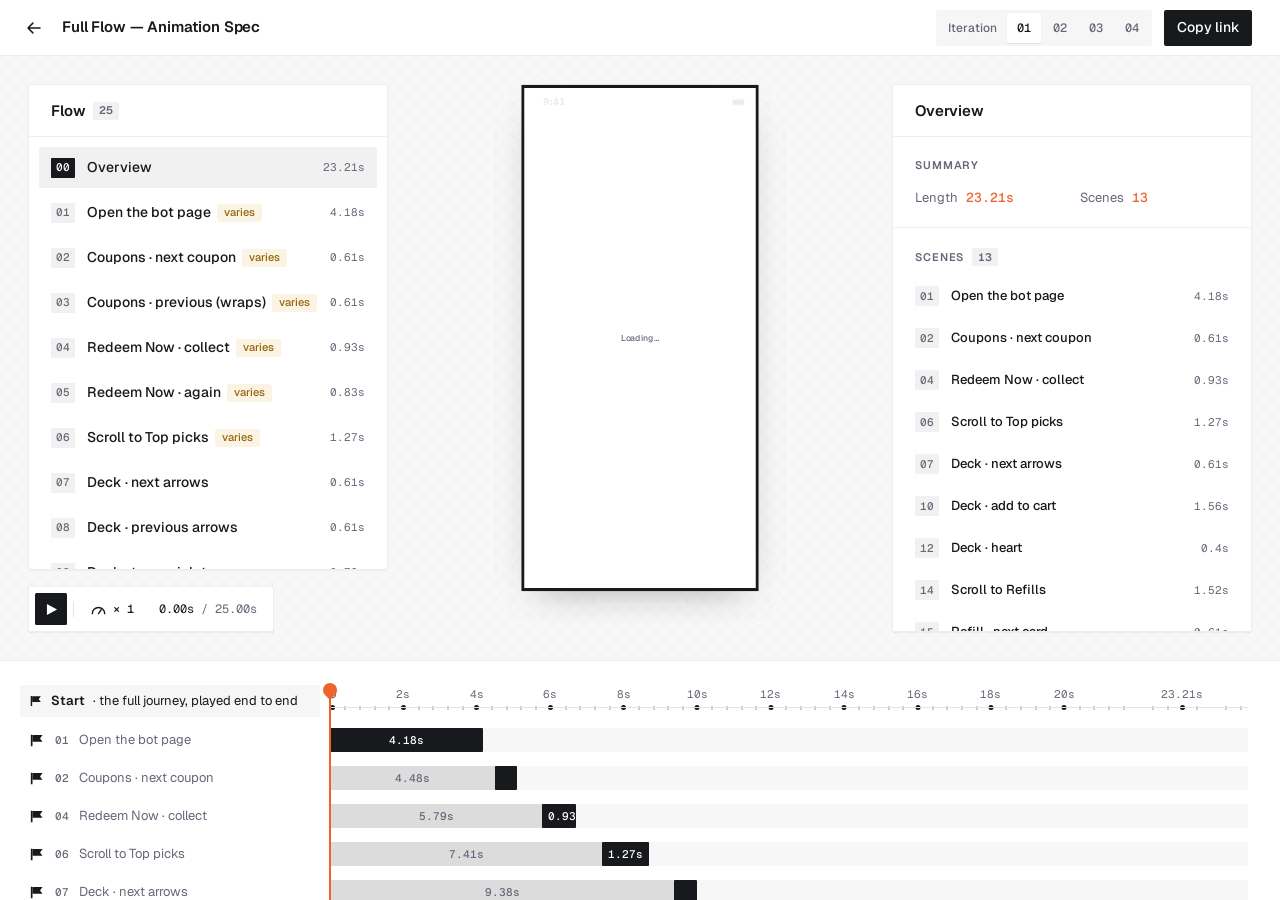
==== commit b50c5b10: "Iteration 4: copy of 3, re-themed to Figma Saswata 1514:56447 Lime glow + swirl ground, M-IconButton" ====
--- a/spec/index.html
+++ b/spec/index.html
@@ -504,8 +504,8 @@
   HAP.pop = { name: 'pop', gen: 'UIImpactFeedbackGenerator', style: 'medium', intensity: 0.7, vibe: '18ms', call: 'Haptics.pop()' };
   HAP.land = { name: 'land', gen: 'UIImpactFeedbackGenerator', style: 'soft', intensity: 'touchdown speed (0.3–1)', vibe: '8–22ms', call: 'Haptics.land(i)' };
 
-  const PATHS = { 1: '/', 2: '/v2/', 3: '/v3/' };
-  const ITER = { 1: 'Iteration 01 · yellow bot, dark "Deals we think you\'ll love"', 2: 'Iteration 02 · YFS Neha feed, purple bot docks on scroll', 3: 'Iteration 03 · light For You (Figma 616:27565)' };
+  const PATHS = { 1: '/', 2: '/v2/', 3: '/v3/', 4: '/v4/' };
+  const ITER = { 1: 'Iteration 01 · yellow bot, dark "Deals we think you\'ll love"', 2: 'Iteration 02 · YFS Neha feed, purple bot docks on scroll', 3: 'Iteration 03 · light For You (Figma 616:27565)', 4: 'Iteration 04 · copy of 03' };
 
   const SPR = {
     move:  { name: 'MOVE spring (deck cards)', w: 16.75, z: 0.81, src: 'yf-page.js deck — K 280.6 / C 27.14 per card, rAF' },
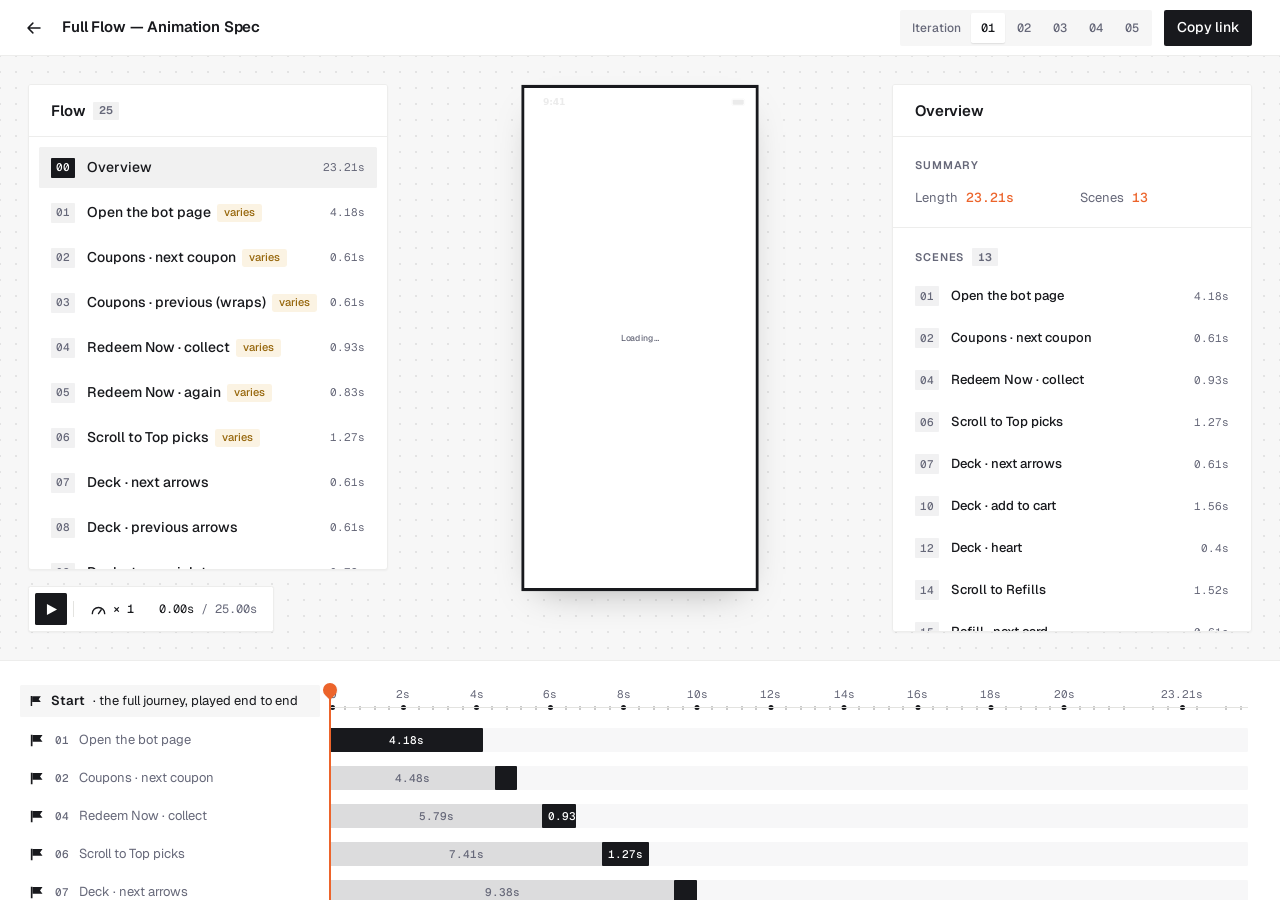
==== commit 9f160014: "Iteration 5: copy of 4, rebuilt 1:1 to Figma For-You 789:10090 (Option 2 · Light) The TOP DEALS / LE" ====
--- a/spec/index.html
+++ b/spec/index.html
@@ -504,8 +504,8 @@
   HAP.pop = { name: 'pop', gen: 'UIImpactFeedbackGenerator', style: 'medium', intensity: 0.7, vibe: '18ms', call: 'Haptics.pop()' };
   HAP.land = { name: 'land', gen: 'UIImpactFeedbackGenerator', style: 'soft', intensity: 'touchdown speed (0.3–1)', vibe: '8–22ms', call: 'Haptics.land(i)' };
 
-  const PATHS = { 1: '/', 2: '/v2/', 3: '/v3/', 4: '/v4/' };
-  const ITER = { 1: 'Iteration 01 · yellow bot, dark "Deals we think you\'ll love"', 2: 'Iteration 02 · YFS Neha feed, purple bot docks on scroll', 3: 'Iteration 03 · light For You (Figma 616:27565)', 4: 'Iteration 04 · copy of 03' };
+  const PATHS = { 1: '/', 2: '/v2/', 3: '/v3/', 4: '/v4/', 5: '/v5/' };
+  const ITER = { 1: 'Iteration 01 · yellow bot, dark "Deals we think you\'ll love"', 2: 'Iteration 02 · YFS Neha feed, purple bot docks on scroll', 3: 'Iteration 03 · light For You (Figma 616:27565)', 4: 'Iteration 04 · copy of 03', 5: 'Iteration 05 · copy of 04' };
 
   const SPR = {
     move:  { name: 'MOVE spring (deck cards)', w: 16.75, z: 0.81, src: 'yf-page.js deck — K 280.6 / C 27.14 per card, rAF' },
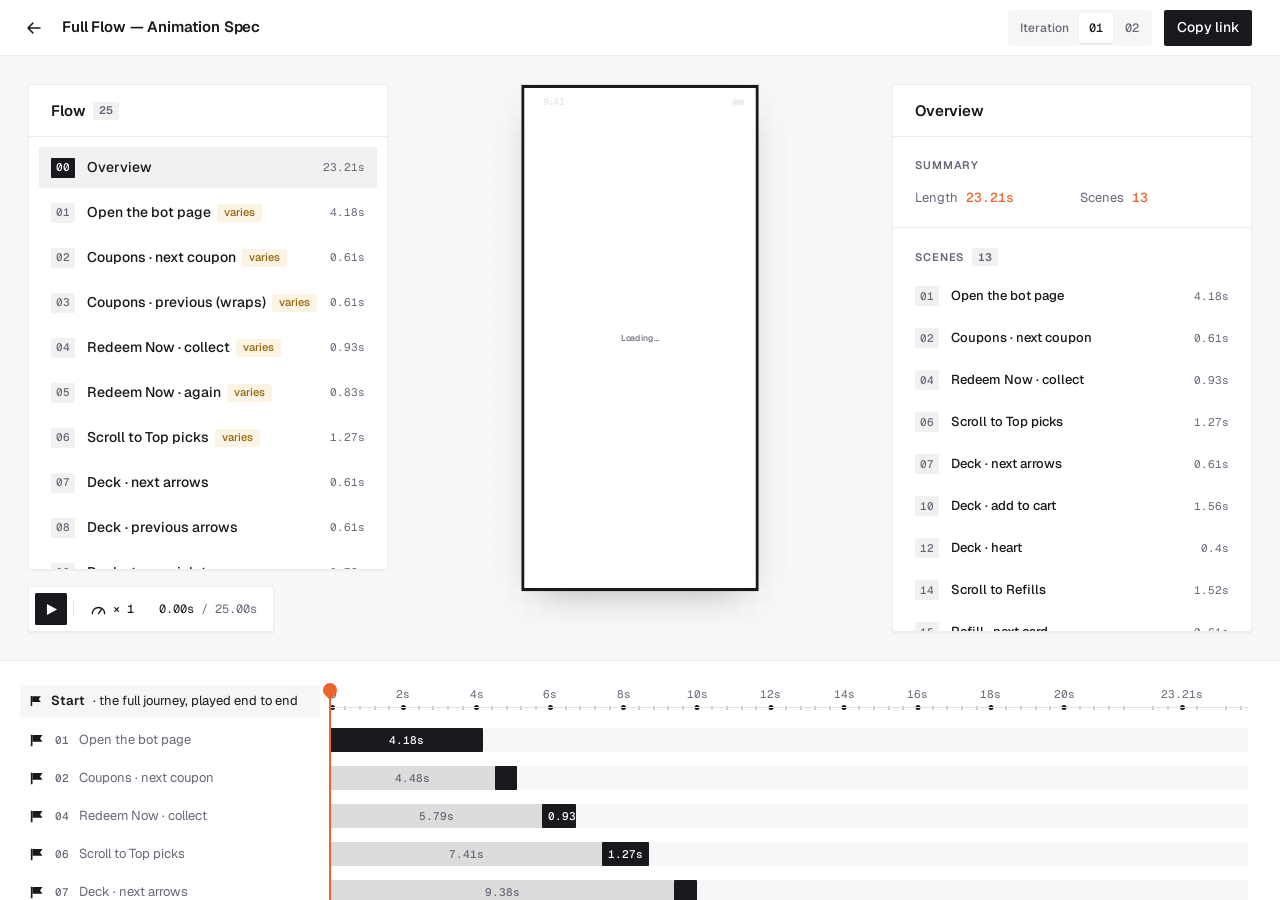
==== commit 807163b6: "Add iteration 2 as a full copy of iteration 1 Co-Authored-By: Claude Opus 5.5 <noreply@anthropic.com" ====
--- a/spec/index.html
+++ b/spec/index.html
@@ -504,8 +504,8 @@
   HAP.pop = { name: 'pop', gen: 'UIImpactFeedbackGenerator', style: 'medium', intensity: 0.7, vibe: '18ms', call: 'Haptics.pop()' };
   HAP.land = { name: 'land', gen: 'UIImpactFeedbackGenerator', style: 'soft', intensity: 'touchdown speed (0.3–1)', vibe: '8–22ms', call: 'Haptics.land(i)' };
 
-  const PATHS = { 1: '/', 2: '/v2/', 3: '/v3/', 4: '/v4/', 5: '/v5/' };
-  const ITER = { 1: 'Iteration 01 · yellow bot, dark "Deals we think you\'ll love"', 2: 'Iteration 02 · YFS Neha feed, purple bot docks on scroll', 3: 'Iteration 03 · light For You (Figma 616:27565)', 4: 'Iteration 04 · copy of 03', 5: 'Iteration 05 · copy of 04' };
+  const PATHS = { 1: '/', 2: '/v2/' };
+  const ITER = { 1: 'Iteration 01 · yellow bot, dark "Deals we think you\'ll love"', 2: 'Iteration 02 · YFS Neha feed, purple bot docks on scroll' };
 
   const SPR = {
     move:  { name: 'MOVE spring (deck cards)', w: 16.75, z: 0.81, src: 'yf-page.js deck — K 280.6 / C 27.14 per card, rAF' },
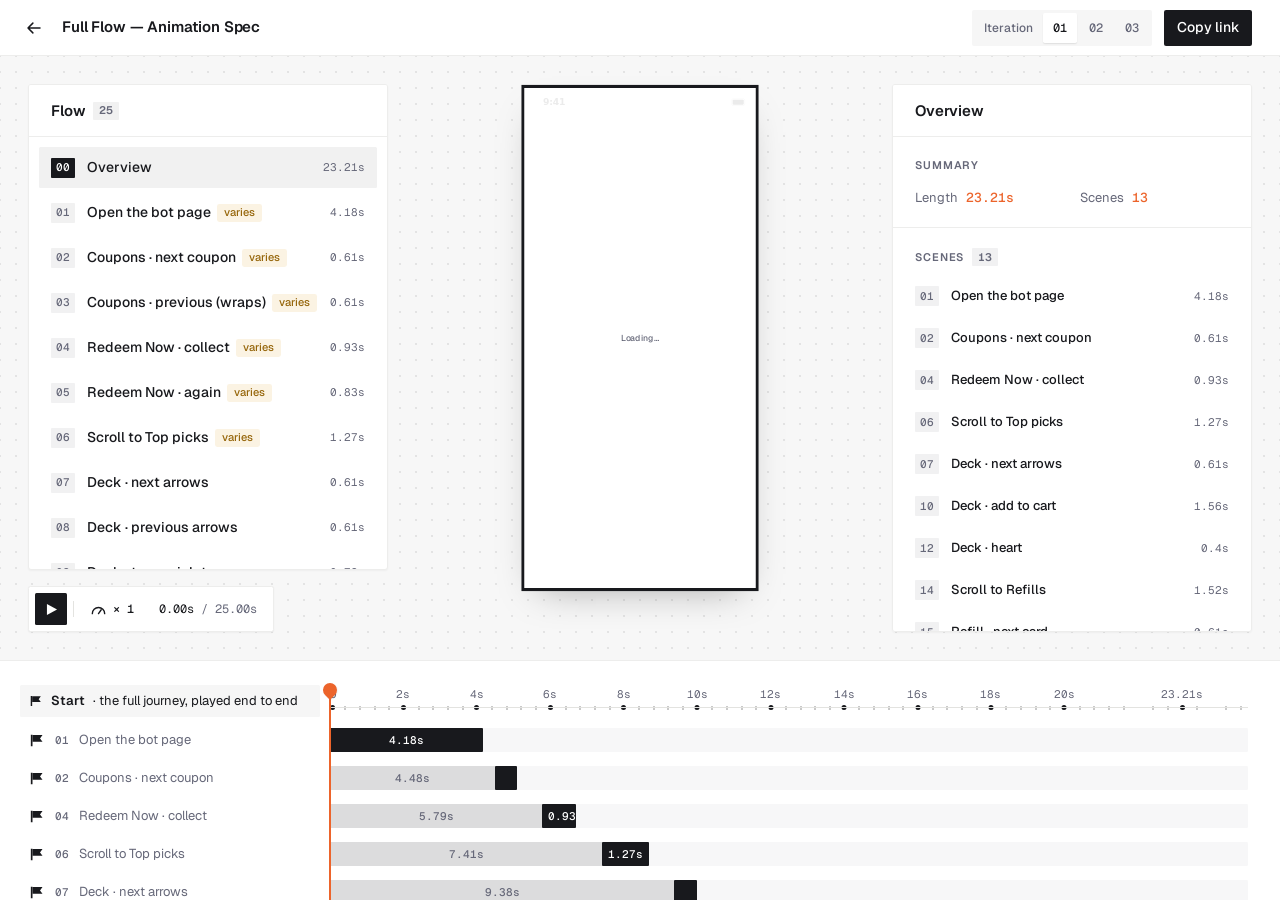
==== commit 2f74de89: "Iteration 3: Figma 1544:61922 rebuilt 1:1, plus reveal and deck fixes - v3/: copy of iteration 2 reb" ====
--- a/spec/index.html
+++ b/spec/index.html
@@ -504,8 +504,8 @@
   HAP.pop = { name: 'pop', gen: 'UIImpactFeedbackGenerator', style: 'medium', intensity: 0.7, vibe: '18ms', call: 'Haptics.pop()' };
   HAP.land = { name: 'land', gen: 'UIImpactFeedbackGenerator', style: 'soft', intensity: 'touchdown speed (0.3–1)', vibe: '8–22ms', call: 'Haptics.land(i)' };
 
-  const PATHS = { 1: '/', 2: '/v2/' };
-  const ITER = { 1: 'Iteration 01 · yellow bot, dark "Deals we think you\'ll love"', 2: 'Iteration 02 · YFS Neha feed, purple bot docks on scroll' };
+  const PATHS = { 1: '/', 2: '/v2/', 3: '/v3/' };
+  const ITER = { 1: 'Iteration 01 · yellow bot, dark "Deals we think you\'ll love"', 2: 'Iteration 02 · YFS Neha feed, purple bot docks on scroll', 3: 'Iteration 03 · copy of 02' };
 
   const SPR = {
     move:  { name: 'MOVE spring (deck cards)', w: 16.75, z: 0.81, src: 'yf-page.js deck — K 280.6 / C 27.14 per card, rAF' },
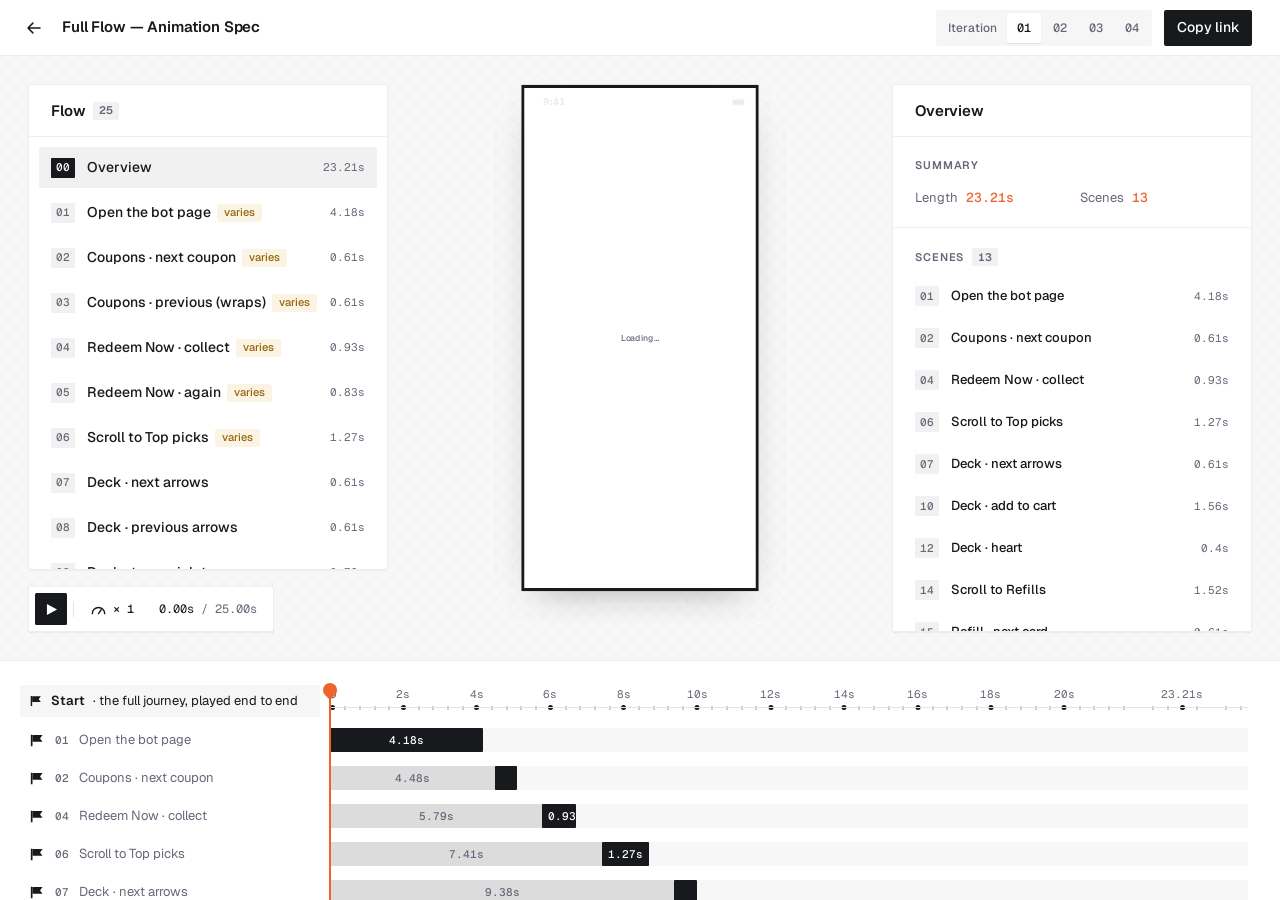
==== commit 79720a4a: "Iteration 4 (copy of 3); iteration 3's Expires in bar exits earlier and smoother Co-Authored-By: Cla" ====
--- a/spec/index.html
+++ b/spec/index.html
@@ -504,8 +504,8 @@
   HAP.pop = { name: 'pop', gen: 'UIImpactFeedbackGenerator', style: 'medium', intensity: 0.7, vibe: '18ms', call: 'Haptics.pop()' };
   HAP.land = { name: 'land', gen: 'UIImpactFeedbackGenerator', style: 'soft', intensity: 'touchdown speed (0.3–1)', vibe: '8–22ms', call: 'Haptics.land(i)' };
 
-  const PATHS = { 1: '/', 2: '/v2/', 3: '/v3/' };
-  const ITER = { 1: 'Iteration 01 · yellow bot, dark "Deals we think you\'ll love"', 2: 'Iteration 02 · YFS Neha feed, purple bot docks on scroll', 3: 'Iteration 03 · copy of 02' };
+  const PATHS = { 1: '/', 2: '/v2/', 3: '/v3/', 4: '/v4/' };
+  const ITER = { 1: 'Iteration 01 · yellow bot, dark "Deals we think you\'ll love"', 2: 'Iteration 02 · YFS Neha feed, purple bot docks on scroll', 3: 'Iteration 03 · copy of 02', 4: 'Iteration 04 · copy of 03' };
 
   const SPR = {
     move:  { name: 'MOVE spring (deck cards)', w: 16.75, z: 0.81, src: 'yf-page.js deck — K 280.6 / C 27.14 per card, rAF' },
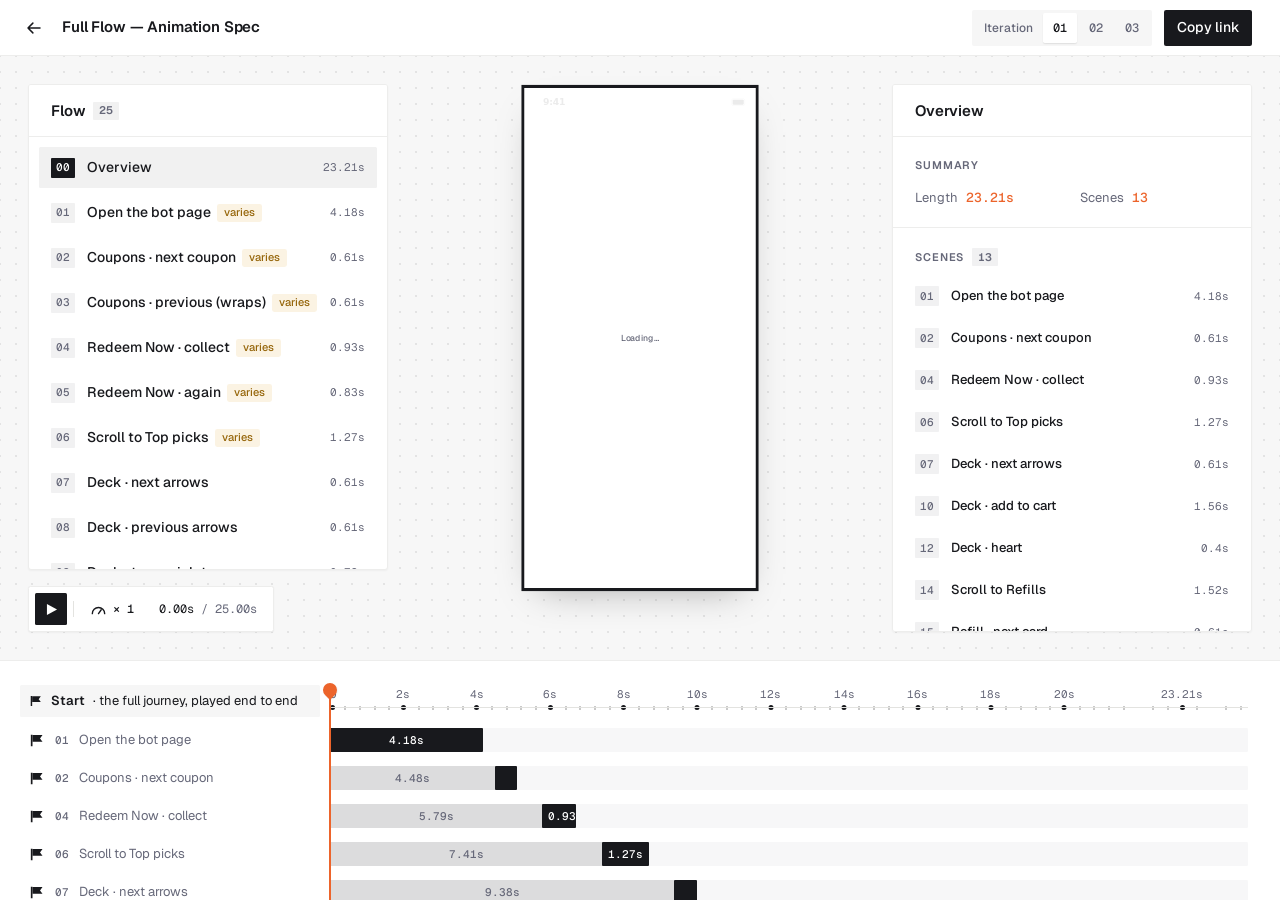
==== commit 511de69b: "Iterations 2 and 3: v4 renamed to v2; v3 built to Figma 1562:66991 - v2 is the former iteration 4 (F" ====
--- a/spec/index.html
+++ b/spec/index.html
@@ -504,8 +504,8 @@
   HAP.pop = { name: 'pop', gen: 'UIImpactFeedbackGenerator', style: 'medium', intensity: 0.7, vibe: '18ms', call: 'Haptics.pop()' };
   HAP.land = { name: 'land', gen: 'UIImpactFeedbackGenerator', style: 'soft', intensity: 'touchdown speed (0.3–1)', vibe: '8–22ms', call: 'Haptics.land(i)' };
 
-  const PATHS = { 1: '/', 2: '/v2/', 3: '/v3/', 4: '/v4/' };
-  const ITER = { 1: 'Iteration 01 · yellow bot, dark "Deals we think you\'ll love"', 2: 'Iteration 02 · YFS Neha feed, purple bot docks on scroll', 3: 'Iteration 03 · copy of 02', 4: 'Iteration 04 · copy of 03' };
+  const PATHS = { 1: '/', 2: '/v2/', 3: '/v3/' };
+  const ITER = { 1: 'Iteration 01 · yellow bot, dark "Deals we think you\'ll love"', 2: 'Iteration 02 · YFS Neha feed, purple bot docks on scroll', 3: 'Iteration 03 · copy of 02' };
 
   const SPR = {
     move:  { name: 'MOVE spring (deck cards)', w: 16.75, z: 0.81, src: 'yf-page.js deck — K 280.6 / C 27.14 per card, rAF' },
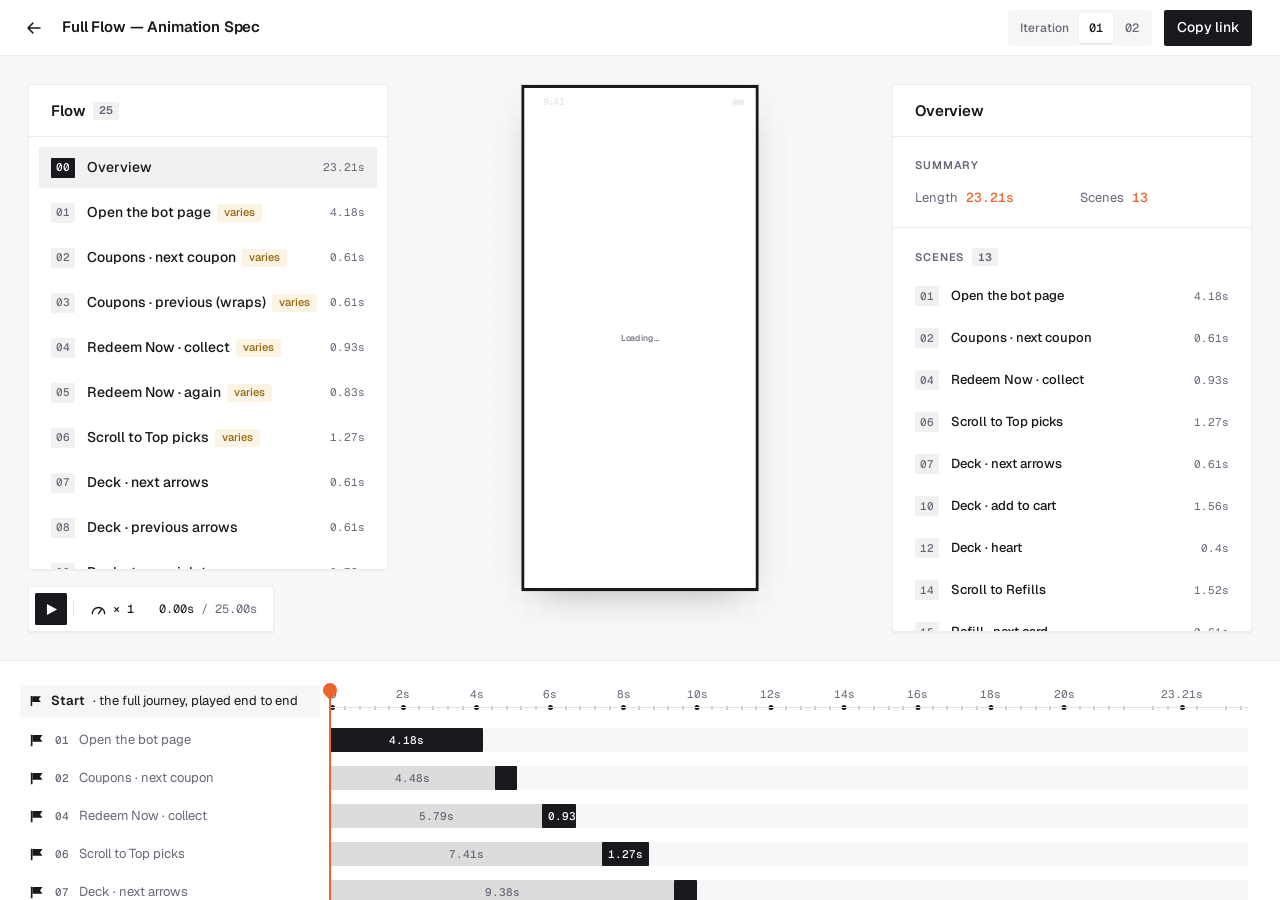
==== commit 39e16bac: "Iteration 2 rebuilt 1:1 to Figma 1573:68634; old iteration 2 removed - the old iteration 2 removed a" ====
--- a/spec/index.html
+++ b/spec/index.html
@@ -504,8 +504,8 @@
   HAP.pop = { name: 'pop', gen: 'UIImpactFeedbackGenerator', style: 'medium', intensity: 0.7, vibe: '18ms', call: 'Haptics.pop()' };
   HAP.land = { name: 'land', gen: 'UIImpactFeedbackGenerator', style: 'soft', intensity: 'touchdown speed (0.3–1)', vibe: '8–22ms', call: 'Haptics.land(i)' };
 
-  const PATHS = { 1: '/', 2: '/v2/', 3: '/v3/' };
-  const ITER = { 1: 'Iteration 01 · yellow bot, dark "Deals we think you\'ll love"', 2: 'Iteration 02 · YFS Neha feed, purple bot docks on scroll', 3: 'Iteration 03 · copy of 02' };
+  const PATHS = { 1: '/', 2: '/v2/' };
+  const ITER = { 1: 'Iteration 01 · yellow bot, dark "Deals we think you\'ll love"', 2: 'Iteration 02 · Figma 1562:66991 build (was 03)' };
 
   const SPR = {
     move:  { name: 'MOVE spring (deck cards)', w: 16.75, z: 0.81, src: 'yf-page.js deck — K 280.6 / C 27.14 per card, rAF' },
